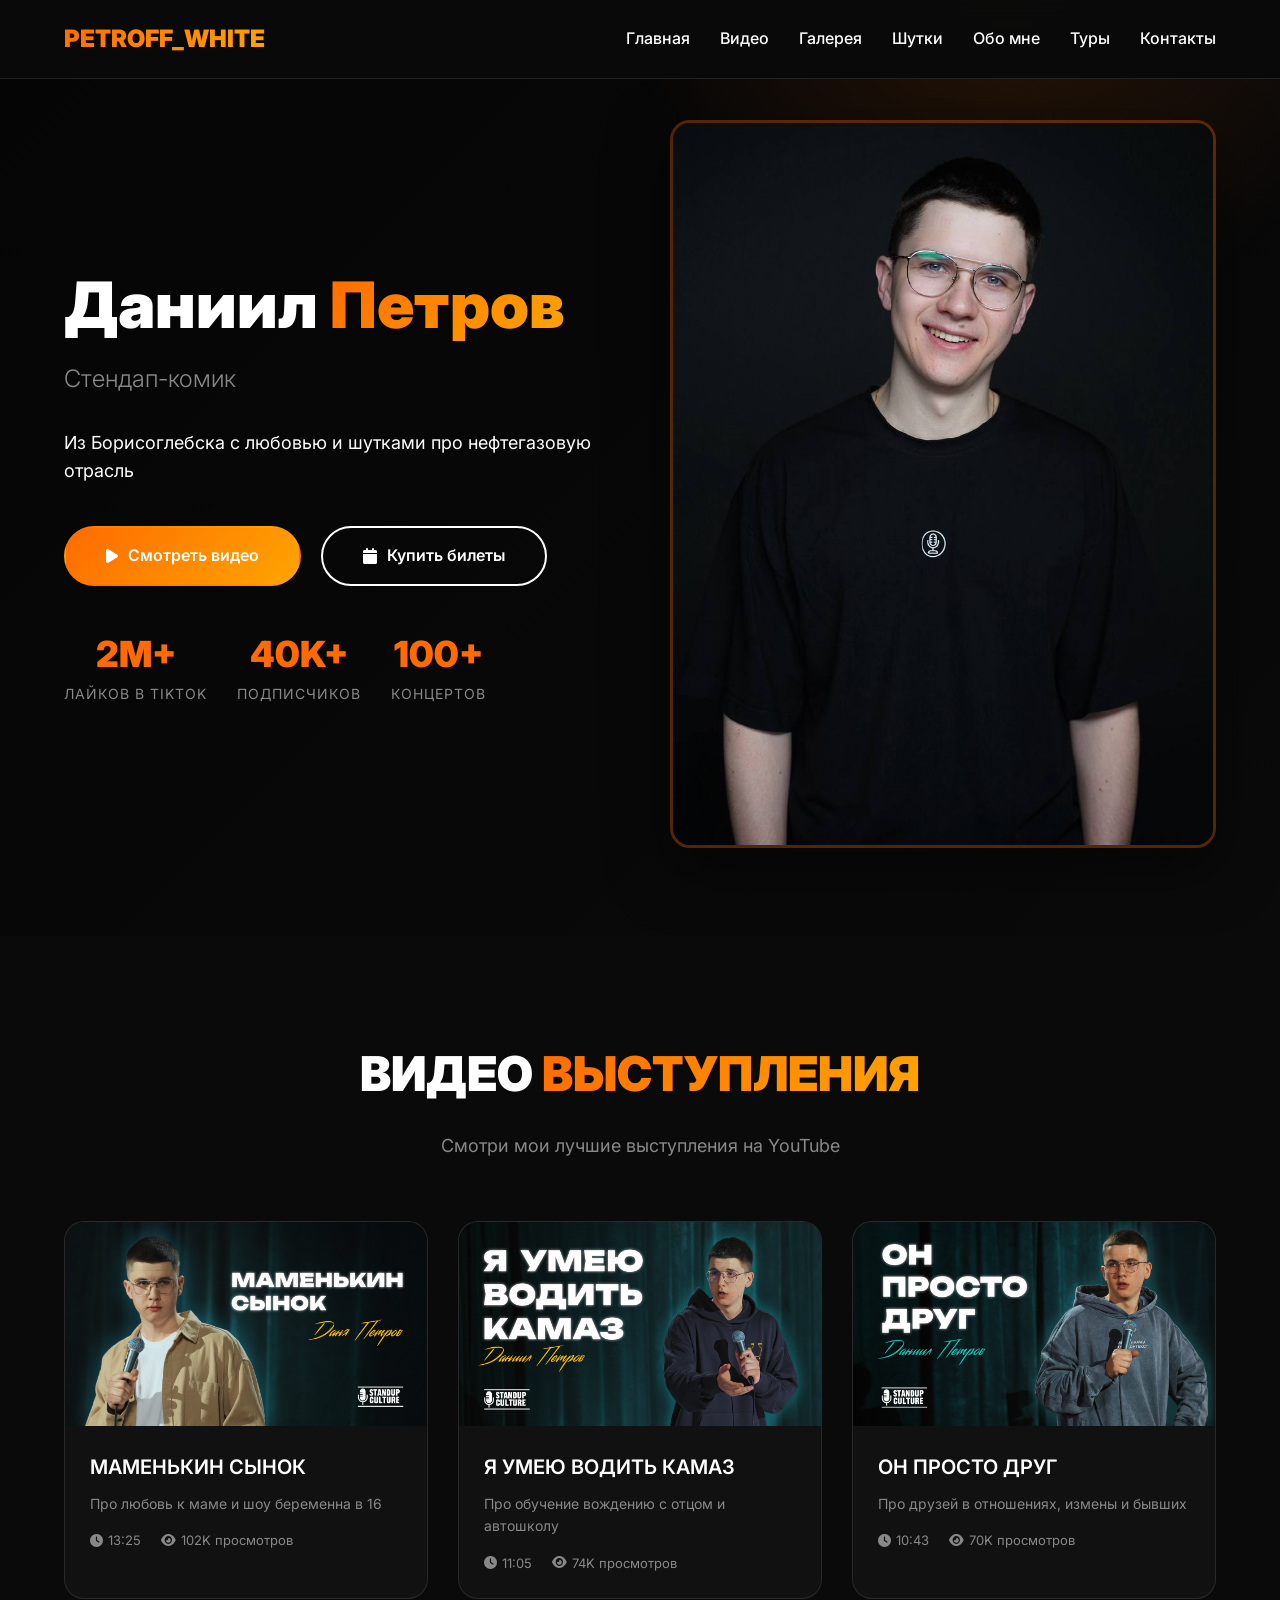
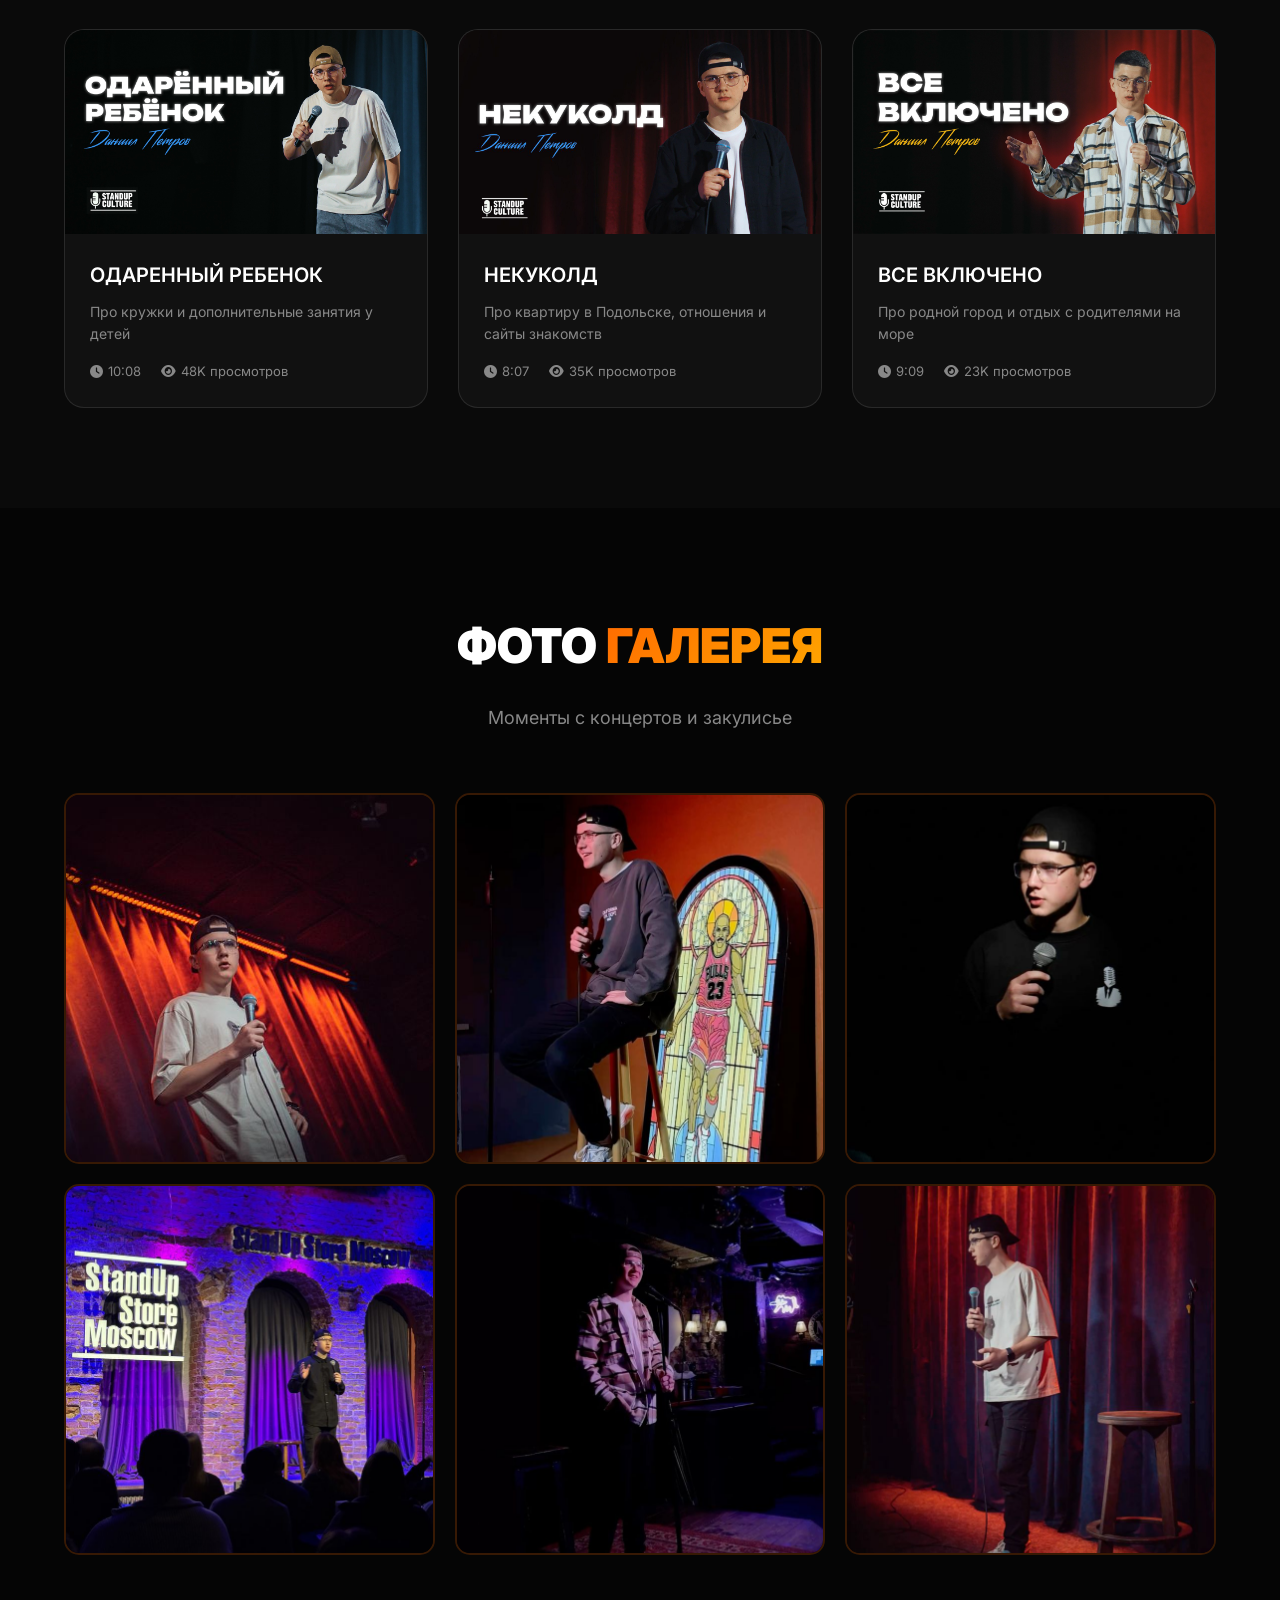
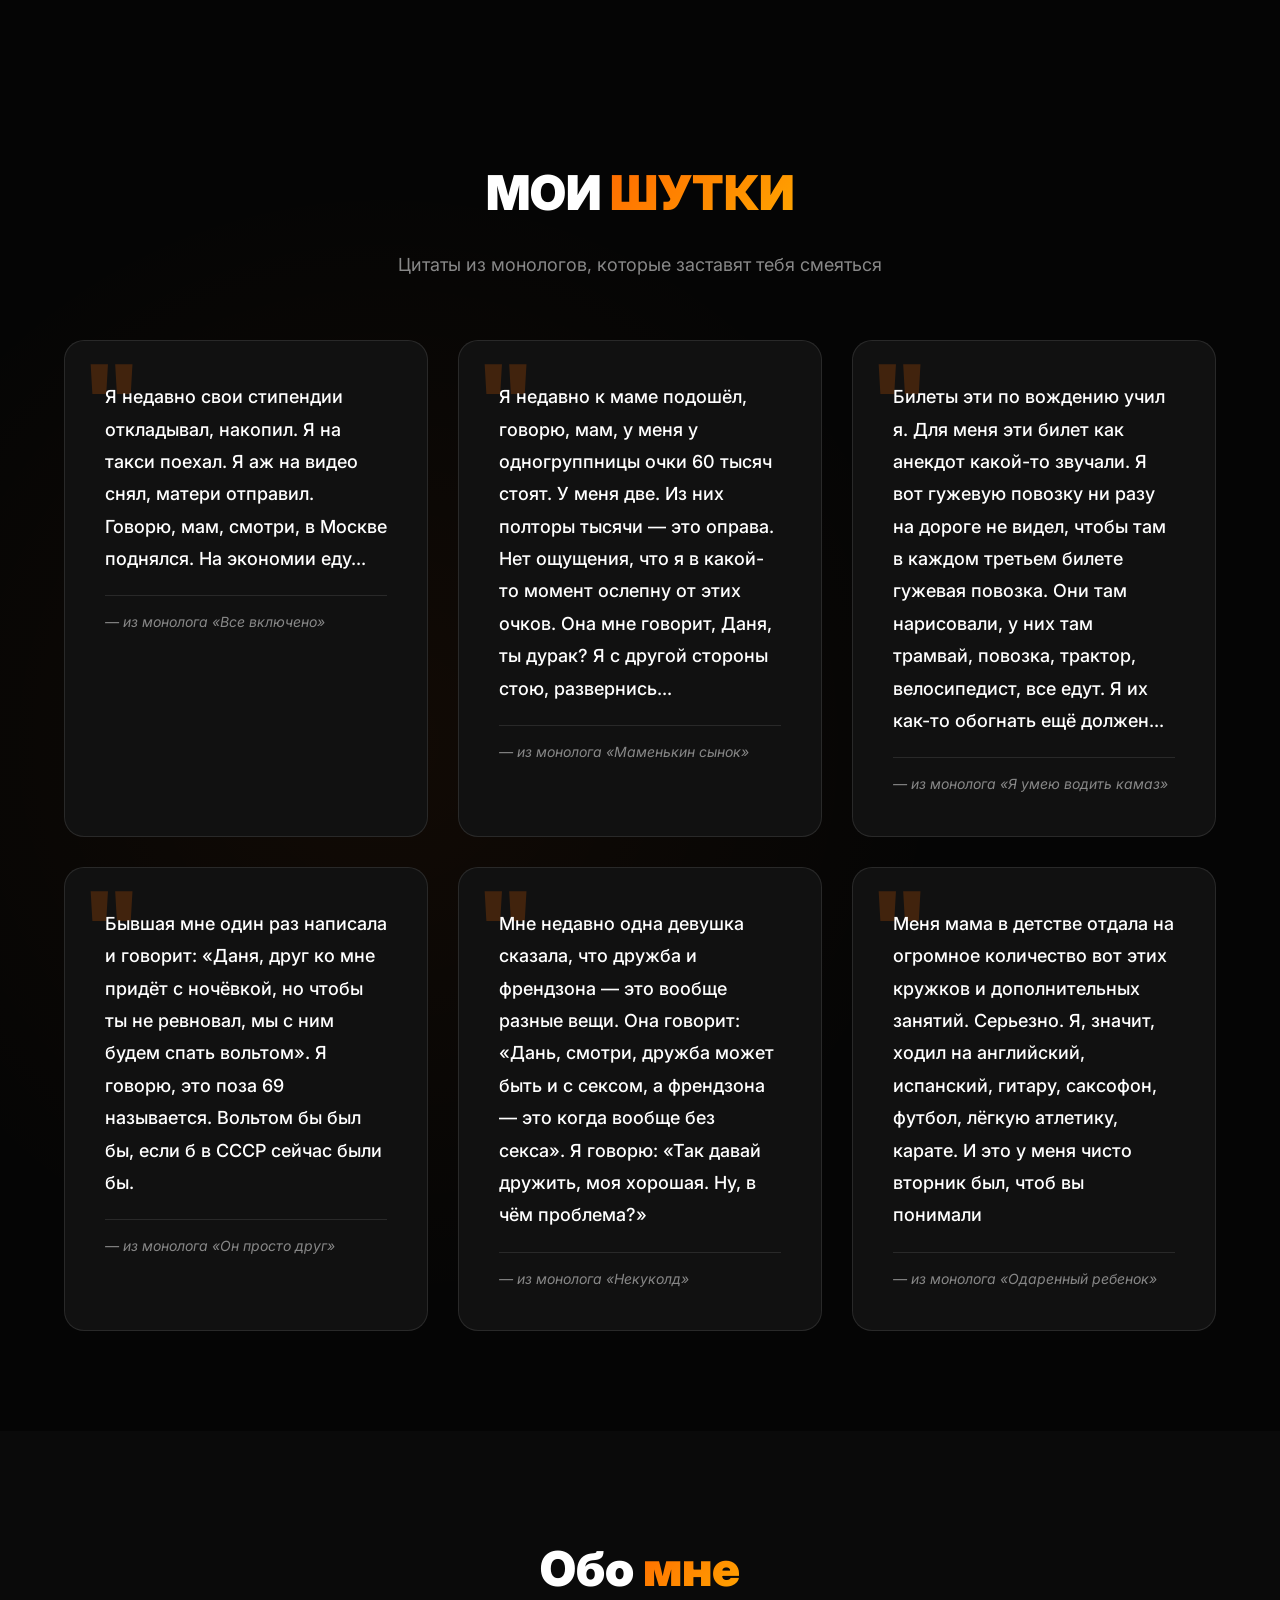
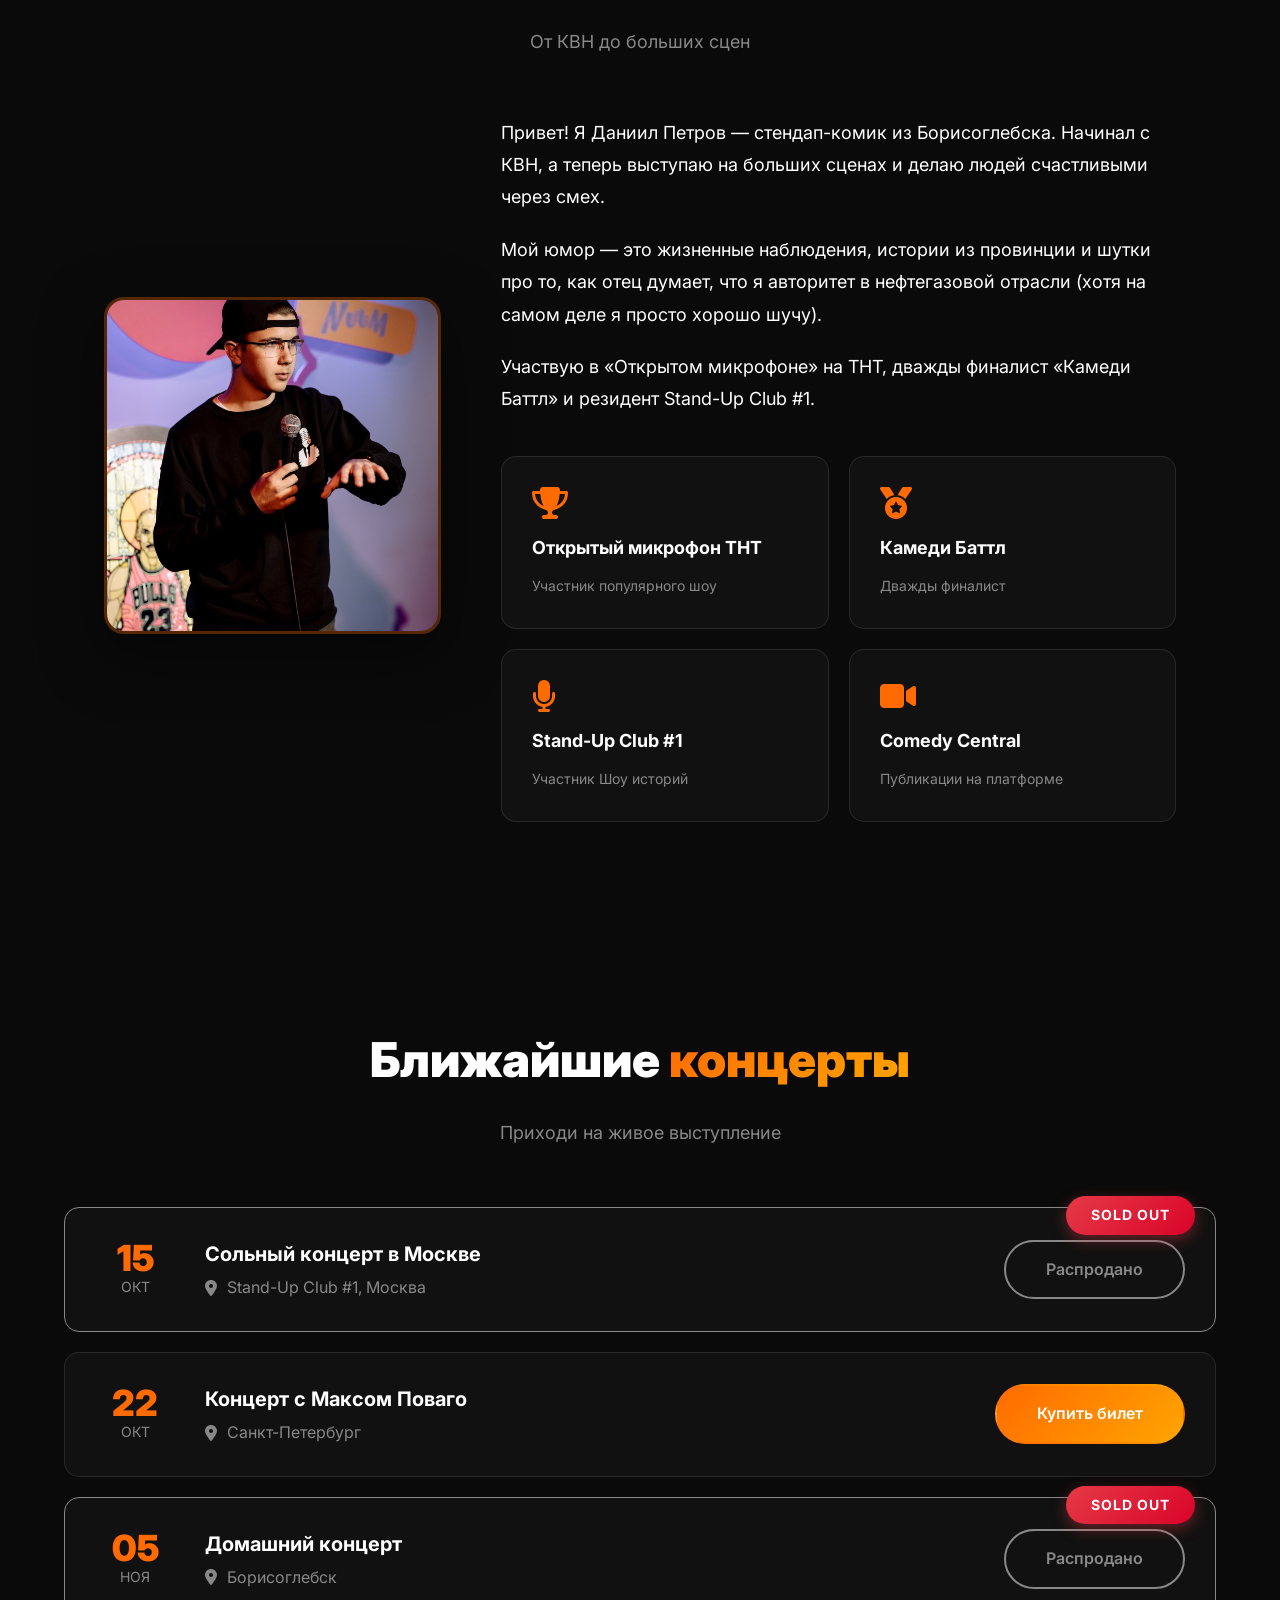
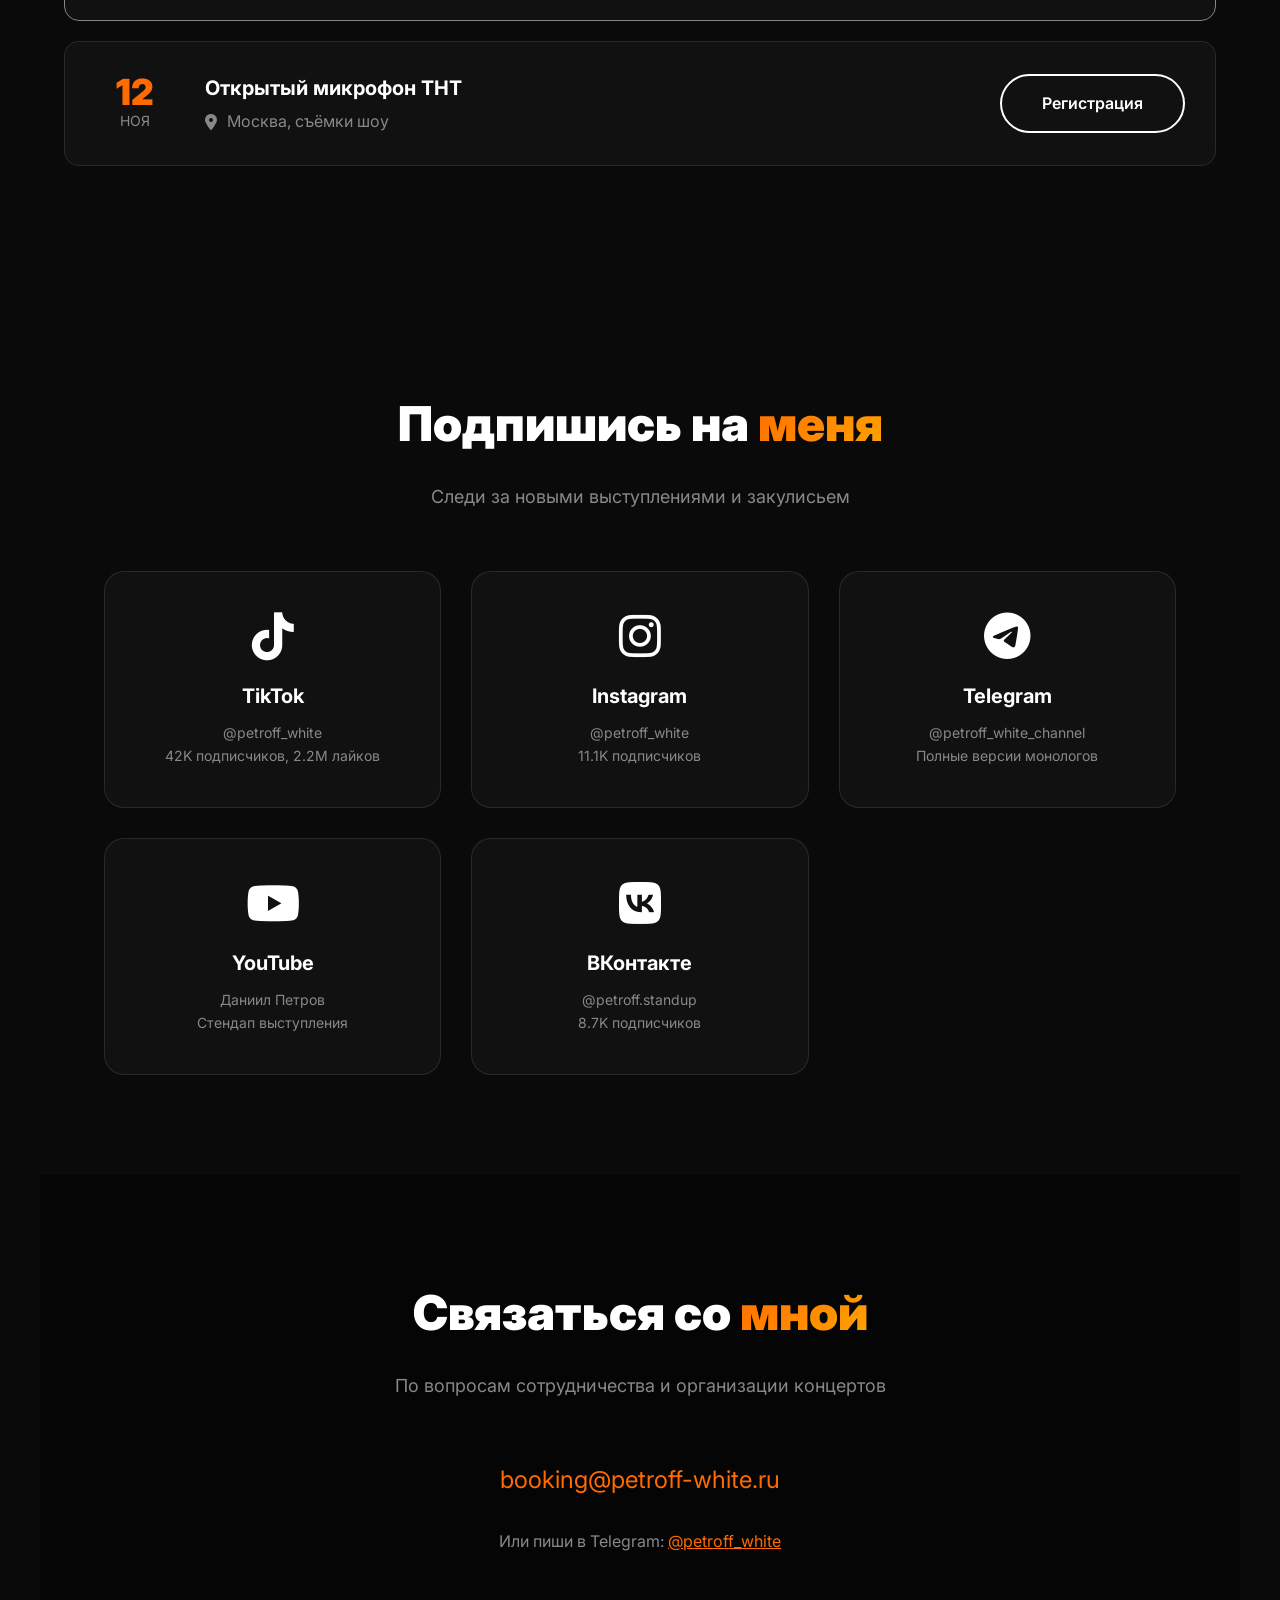
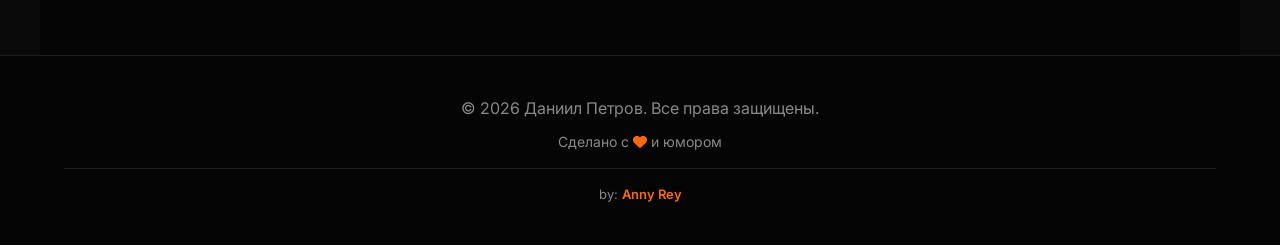
==== index.html @ cf8b9d18 "Add files via upload" ====
<!DOCTYPE html>
<html lang="ru">
<head>
    <meta charset="UTF-8">
    <meta name="viewport" content="width=device-width, initial-scale=1.0">
    <title>Даниил Петров | Стендап-комик</title>
    <meta name="description" content="Официальный сайт стендап-комика Даниила Петрова. Участник Открытого микрофона ТНТ, финалист Камеди Баттл">
    
    <!-- Fonts -->
    <link rel="preconnect" href="https://fonts.googleapis.com">
    <link rel="preconnect" href="https://fonts.gstatic.com" crossorigin>
    <link href="https://fonts.googleapis.com/css2?family=Inter:wght@300;400;600;700;900&display=swap" rel="stylesheet">
    
    <!-- Icons -->
    <link rel="stylesheet" href="https://cdnjs.cloudflare.com/ajax/libs/font-awesome/6.4.0/css/all.min.css">
    
    <style>
        * {
    margin: 0;
    padding: 0;
    box-sizing: border-box;
}

:root {
    --primary: #FF6B00;
    --secondary: #FFA500;
    --dark: #0a0a0a;
    --darker: #050505;
    --light: #ffffff;
    --gray: #888888;
    --card-bg: #111111;
}

html {
    scroll-behavior: smooth;
}

body {
    font-family: 'Inter', sans-serif;
    background-color: var(--dark);
    color: var(--light);
    line-height: 1.6;
    overflow-x: hidden;
}

/* Navigation */
nav {
    position: fixed;
    top: 0;
    width: 100%;
    padding: 20px 5%;
    background: rgba(10, 10, 10, 0.95);
    backdrop-filter: blur(10px);
    z-index: 1000;
    display: flex;
    justify-content: space-between;
    align-items: center;
    border-bottom: 1px solid rgba(255, 255, 255, 0.1);
}

.logo {
    font-size: 24px;
    font-weight: 900;
    background: linear-gradient(135deg, var(--primary), var(--secondary));
    -webkit-background-clip: text;
    -webkit-text-fill-color: transparent;
    background-clip: text;
}

.nav-links {
    display: flex;
    gap: 30px;
    list-style: none;
}

.nav-links a {
    color: var(--light);
    text-decoration: none;
    font-weight: 500;
    transition: color 0.3s;
    position: relative;
}

.nav-links a:hover {
    color: var(--primary);
}

.nav-links a::after {
    content: '';
    position: absolute;
    bottom: -5px;
    left: 0;
    width: 0;
    height: 2px;
    background: var(--primary);
    transition: width 0.3s;
}

.nav-links a:hover::after {
    width: 100%;
}

.mobile-menu {
    display: none;
    font-size: 24px;
    cursor: pointer;
}

/* Hero Section */
.hero {
    min-height: 100vh;
    display: flex;
    align-items: center;
    justify-content: center;
    padding: 120px 5% 80px;
    background: linear-gradient(135deg, var(--darker) 0%, var(--dark) 100%);
    position: relative;
    overflow: hidden;
}

.hero::before {
    content: '';
    position: absolute;
    top: -50%;
    right: -10%;
    width: 800px;
    height: 800px;
    background: radial-gradient(circle, rgba(255, 107, 0, 0.15) 0%, transparent 70%);
    animation: pulse 4s ease-in-out infinite;
}

@keyframes pulse {
    0%, 100% { transform: scale(1); opacity: 0.5; }
    50% { transform: scale(1.1); opacity: 0.8; }
}

.hero-content {
    max-width: 1200px;
    display: grid;
    grid-template-columns: 1fr 1fr;
    gap: 60px;
    align-items: center;
    position: relative;
    z-index: 1;
}

.hero-text h1 {
    font-size: 64px;
    font-weight: 900;
    line-height: 1.1;
    margin-bottom: 20px;
}

.hero-text h1 span {
    background: linear-gradient(135deg, var(--primary), var(--secondary));
    -webkit-background-clip: text;
    -webkit-text-fill-color: transparent;
    background-clip: text;
}

.hero-text .subtitle {
    font-size: 24px;
    color: var(--gray);
    margin-bottom: 30px;
    font-weight: 300;
}

.hero-text .tagline {
    font-size: 18px;
    margin-bottom: 40px;
    color: var(--light);
}

.cta-buttons {
    display: flex;
    gap: 20px;
    flex-wrap: wrap;
}

.btn {
    padding: 15px 40px;
    border-radius: 50px;
    text-decoration: none;
    font-weight: 600;
    transition: all 0.3s;
    display: inline-flex;
    align-items: center;
    gap: 10px;
}

.btn-primary {
    background: linear-gradient(135deg, var(--primary), var(--secondary));
    color: var(--light);
    border: 2px solid transparent;
}

.btn-primary:hover {
    transform: translateY(-3px);
    box-shadow: 0 10px 30px rgba(255, 107, 0, 0.4);
}

.btn-secondary {
    background: transparent;
    color: var(--light);
    border: 2px solid var(--light);
}

.btn-secondary:hover {
    background: var(--light);
    color: var(--dark);
}

.hero-image {
    position: relative;
}

.hero-image img {
    width: 100%;
    aspect-ratio: 3/4;
    object-fit: cover;
    border-radius: 20px;
    border: 3px solid rgba(255, 107, 0, 0.3);
    position: relative;
    overflow: hidden;
    box-shadow: 0 20px 60px rgba(0, 0, 0, 0.5);
}

.social-proof {
    display: flex;
    gap: 30px;
    margin-top: 40px;
}

.stat {
    text-align: center;
}

.stat-number {
    font-size: 36px;
    font-weight: 900;
    color: var(--primary);
}

.stat-label {
    font-size: 14px;
    color: var(--gray);
    text-transform: uppercase;
    letter-spacing: 1px;
}

/* Video Section */
.videos {
    padding: 100px 5%;
    background: var(--dark);
}

.videos-grid {
    display: grid;
    grid-template-columns: repeat(auto-fit, minmax(350px, 1fr));
    gap: 30px;
    margin-top: 60px;
}

.video-card {
    background: var(--card-bg);
    border-radius: 20px;
    overflow: hidden;
    border: 1px solid rgba(255, 255, 255, 0.1);
    transition: all 0.3s;
    cursor: pointer;
    text-decoration: none;
    color: var(--light);
    display: block;
}

.video-card:hover {
    transform: translateY(-10px);
    box-shadow: 0 20px 40px rgba(255, 107, 0, 0.2);
    border-color: var(--primary);
}

.video-thumbnail {
    width: 100%;
    aspect-ratio: 16/9;
    background: linear-gradient(135deg, #1a1a1a, #2a2a2a);
    position: relative;
    overflow: hidden;
}

.video-thumbnail img {
    width: 100%;
    height: 100%;
    object-fit: cover;
    transition: transform 0.3s;
}

.video-card:hover .video-thumbnail img {
    transform: scale(1.05);
}

.play-overlay {
    position: absolute;
    top: 0;
    left: 0;
    right: 0;
    bottom: 0;
    background: rgba(0, 0, 0, 0.5);
    display: flex;
    align-items: center;
    justify-content: center;
    opacity: 0;
    transition: opacity 0.3s;
}

.video-card:hover .play-overlay {
    opacity: 1;
}

.play-button {
    width: 90px;
    height: 90px;
    background: rgba(255, 107, 0, 0.95);
    border-radius: 50%;
    display: flex;
    align-items: center;
    justify-content: center;
    font-size: 36px;
    color: var(--light);
    transition: transform 0.3s;
    box-shadow: 0 10px 30px rgba(0, 0, 0, 0.5);
}

.video-card:hover .play-button {
    transform: scale(1.1);
}

.video-info {
    padding: 25px;
}

.video-info h3 {
    font-size: 20px;
    margin-bottom: 10px;
    font-weight: 600;
}

.video-info p {
    color: var(--gray);
    font-size: 14px;
    margin-bottom: 15px;
}

.video-meta {
    display: flex;
    gap: 20px;
    font-size: 13px;
    color: var(--gray);
}

.video-meta span {
    display: flex;
    align-items: center;
    gap: 5px;
}

/* Gallery Section */
.gallery {
    padding: 100px 5%;
    background: var(--darker);
}

.gallery-grid {
    display: grid;
    grid-template-columns: repeat(auto-fit, minmax(300px, 1fr));
    gap: 20px;
    margin-top: 60px;
}

.gallery-item {
    position: relative;
    border-radius: 15px;
    overflow: hidden;
    aspect-ratio: 1;
    cursor: pointer;
    border: 2px solid rgba(255, 107, 0, 0.2);
    transition: all 0.3s;
}

.gallery-item:hover {
    transform: translateY(-5px);
    border-color: var(--primary);
    box-shadow: 0 15px 40px rgba(255, 107, 0, 0.3);
}

.gallery-item img {
    width: 100%;
    height: 100%;
    object-fit: cover;
    transition: transform 0.3s;
}

.gallery-item:hover img {
    transform: scale(1.1);
}

.gallery-overlay {
    position: absolute;
    top: 0;
    left: 0;
    right: 0;
    bottom: 0;
    background: rgba(255, 107, 0, 0.8);
    display: flex;
    align-items: center;
    justify-content: center;
    opacity: 0;
    transition: opacity 0.3s;
}

.gallery-item:hover .gallery-overlay {
    opacity: 1;
}

.gallery-overlay i {
    font-size: 48px;
    color: var(--light);
}

/* Lightbox */
.lightbox {
    position: fixed;
    top: 0;
    left: 0;
    right: 0;
    bottom: 0;
    background: rgba(0, 0, 0, 0.95);
    z-index: 2000;
    display: none;
    align-items: center;
    justify-content: center;
    padding: 20px;
}

.lightbox.active {
    display: flex;
}

.lightbox img {
    max-width: 90%;
    max-height: 90%;
    object-fit: contain;
    border-radius: 10px;
    border: 3px solid var(--primary);
}

.lightbox-close {
    position: absolute;
    top: 30px;
    right: 40px;
    font-size: 48px;
    color: var(--light);
    cursor: pointer;
    transition: color 0.3s;
    z-index: 2001;
}

.lightbox-close:hover {
    color: var(--primary);
}

.lightbox-prev,
.lightbox-next {
    position: absolute;
    top: 50%;
    transform: translateY(-50%);
    font-size: 48px;
    color: var(--light);
    cursor: pointer;
    padding: 20px;
    transition: color 0.3s;
    z-index: 2001;
    user-select: none;
}

.lightbox-prev:hover,
.lightbox-next:hover {
    color: var(--primary);
}

.lightbox-prev {
    left: 20px;
}

.lightbox-next {
    right: 20px;
}

/* Quotes Section */
.quotes {
    padding: 100px 5%;
    background: var(--darker);
    position: relative;
}

.quotes::before {
    content: '';
    position: absolute;
    top: 0;
    left: 0;
    right: 0;
    bottom: 0;
    background: radial-gradient(circle at 30% 50%, rgba(255, 107, 0, 0.05) 0%, transparent 50%);
}

.quotes-container {
    max-width: 1200px;
    margin: 0 auto;
    position: relative;
    z-index: 1;
}

.quotes-grid {
    display: grid;
    grid-template-columns: repeat(auto-fit, minmax(350px, 1fr));
    gap: 30px;
    margin-top: 60px;
}

.quote-card {
    background: var(--card-bg);
    padding: 40px;
    border-radius: 20px;
    border: 1px solid rgba(255, 255, 255, 0.1);
    position: relative;
    transition: all 0.3s;
}

.quote-card:hover {
    transform: translateY(-10px);
    border-color: var(--primary);
    box-shadow: 0 20px 40px rgba(255, 107, 0, 0.2);
}

.quote-card::before {
    content: '"';
    position: absolute;
    top: 10px;
    left: 20px;
    font-size: 100px;
    font-weight: 900;
    color: var(--primary);
    opacity: 0.2;
    line-height: 1;
}

.quote-text {
    font-size: 18px;
    font-weight: 500;
    margin-bottom: 20px;
    position: relative;
    z-index: 1;
    line-height: 1.8;
}

.quote-source {
    font-size: 14px;
    color: var(--gray);
    font-style: italic;
    padding-top: 15px;
    border-top: 1px solid rgba(255, 255, 255, 0.1);
}

/* About Section */
.section {
    padding: 100px 5%;
    max-width: 1200px;
    margin: 0 auto;
}

.section-title {
    font-size: 48px;
    font-weight: 900;
    margin-bottom: 20px;
    text-align: center;
}

.section-title span {
    background: linear-gradient(135deg, var(--primary), var(--secondary));
    -webkit-background-clip: text;
    -webkit-text-fill-color: transparent;
    background-clip: text;
}

.section-subtitle {
    text-align: center;
    color: var(--gray);
    margin-bottom: 60px;
    font-size: 18px;
}

.about-content {
    display: grid;
    grid-template-columns: 1fr 2fr;
    gap: 60px;
    align-items: center;
}

.about-image img {
    width: 100%;
    aspect-ratio: 1;
    object-fit: cover;
    border-radius: 20px;
    border: 3px solid rgba(255, 107, 0, 0.3);
    box-shadow: 0 20px 60px rgba(0, 0, 0, 0.5);
}

.about-text p {
    margin-bottom: 20px;
    font-size: 18px;
    line-height: 1.8;
}

.achievements {
    display: grid;
    grid-template-columns: repeat(2, 1fr);
    gap: 20px;
    margin-top: 40px;
}

.achievement-card {
    background: var(--card-bg);
    padding: 30px;
    border-radius: 15px;
    border: 1px solid rgba(255, 255, 255, 0.1);
    transition: all 0.3s;
}

.achievement-card:hover {
    transform: translateY(-5px);
    border-color: var(--primary);
    box-shadow: 0 10px 30px rgba(255, 107, 0, 0.2);
}

.achievement-card i {
    font-size: 32px;
    color: var(--primary);
    margin-bottom: 15px;
}

.achievement-card h3 {
    font-size: 18px;
    margin-bottom: 10px;
}

.achievement-card p {
    color: var(--gray);
    font-size: 14px;
    margin: 0;
}

/* Tour Section */
.tour {
    padding: 100px 5%;
    background: var(--dark);
}

.tour-list {
    max-width: 1200px;
    margin: 0 auto;
}

.tour-item {
    background: var(--card-bg);
    padding: 30px;
    border-radius: 15px;
    display: flex;
    justify-content: space-between;
    align-items: center;
    margin-bottom: 20px;
    border: 1px solid rgba(255, 255, 255, 0.1);
    transition: all 0.3s;
    position: relative;
}

.tour-item:hover {
    border-color: var(--primary);
    transform: translateX(10px);
}

.tour-item.sold-out {
    opacity: 0.85;
    border-color: var(--gray);
}

.tour-item.sold-out:hover {
    transform: translateX(10px);
    border-color: var(--gray);
}

/* SOLD OUT BADGE - ИСПРАВЛЕННАЯ ВЕРСИЯ */
.sold-out-badge {
    position: absolute;
    top: -12px;
    right: 20px;
    background: linear-gradient(135deg, #E63946, #D90429);
    color: var(--light);
    padding: 8px 25px;
    border-radius: 50px;
    font-weight: 700;
    font-size: 14px;
    text-transform: uppercase;
    letter-spacing: 1px;
    box-shadow: 0 5px 15px rgba(230, 57, 70, 0.4);
    animation: pulse-badge 2s infinite;
    z-index: 10;
    white-space: nowrap;
}

@keyframes pulse-badge {
    0%, 100% { transform: scale(1); }
    50% { transform: scale(1.05); }
}

.tour-date {
    text-align: center;
    min-width: 80px;
}

.tour-date .day {
    font-size: 36px;
    font-weight: 900;
    color: var(--primary);
    line-height: 1;
}

.tour-date .month {
    font-size: 14px;
    color: var(--gray);
    text-transform: uppercase;
}

.tour-info {
    flex: 1;
    padding: 0 30px;
}

.tour-info h3 {
    font-size: 20px;
    margin-bottom: 5px;
}

.tour-info p {
    color: var(--gray);
}

.tour-location {
    color: var(--gray);
    display: flex;
    align-items: center;
    gap: 10px;
}

/* Social Section */
.social-grid {
    display: grid;
    grid-template-columns: repeat(auto-fit, minmax(250px, 1fr));
    gap: 30px;
    margin-top: 40px;
}

.social-card {
    background: var(--card-bg);
    padding: 40px;
    border-radius: 20px;
    text-align: center;
    border: 1px solid rgba(255, 255, 255, 0.1);
    transition: all 0.3s;
    text-decoration: none;
    color: var(--light);
}

.social-card:hover {
    transform: translateY(-10px);
    border-color: var(--primary);
}

.social-card i {
    font-size: 48px;
    margin-bottom: 20px;
}

.social-card.tiktok:hover { color: #000; background: #fff; }
.social-card.instagram:hover { background: linear-gradient(45deg, #f09433, #e6683c, #dc2743, #cc2366, #bc1888); }
.social-card.telegram:hover { background: #0088cc; }
.social-card.youtube:hover { background: #ff0000; }
.social-card.vk:hover { background: #4a76a8; }

.social-card h3 {
    font-size: 20px;
    margin-bottom: 10px;
}

.social-card p {
    color: var(--gray);
    font-size: 14px;
}

/* Contact Section */
.contact {
    background: var(--darker);
    text-align: center;
}

.contact-content {
    max-width: 600px;
    margin: 0 auto;
}

.contact-email {
    font-size: 24px;
    color: var(--primary);
    margin: 30px 0;
    display: block;
    text-decoration: none;
}

.contact-email:hover {
    text-decoration: underline;
}

/* Footer */
footer {
    background: var(--darker);
    padding: 40px 5%;
    text-align: center;
    border-top: 1px solid rgba(255, 255, 255, 0.1);
}

footer p {
    color: var(--gray);
}

/* ============================== */
/* RESPONSIVE - ИСПРАВЛЕННАЯ ВЕРСИЯ */
/* ============================== */

@media (max-width: 968px) {
    .hero-content {
        grid-template-columns: 1fr;
        text-align: center;
    }

    .hero-text h1 {
        font-size: 42px;
    }

    .hero-image {
        order: -1;
        max-width: 400px;
        margin: 0 auto;
    }

    .social-proof {
        justify-content: center;
    }

    .about-content {
        grid-template-columns: 1fr;
    }

    .nav-links {
        display: none;
    }

    .mobile-menu {
        display: block;
    }

    .section-title {
        font-size: 36px;
    }

    .quotes-grid,
    .videos-grid,
    .gallery-grid {
        grid-template-columns: 1fr;
    }

    /* ИСПРАВЛЕНИЕ ДЛЯ МОБИЛЬНЫХ - SOLD OUT */
    .tour-item {
        flex-direction: column;
        text-align: center;
        gap: 20px;
        padding: 50px 30px 30px 30px; /* Увеличенный padding сверху для бейджа */
    }

    .tour-info {
        padding: 0;
    }

    /* Бейдж теперь по центру сверху, не перекрывает дату */
    .sold-out-badge {
        top: 10px;
        right: 50%;
        transform: translateX(50%);
        font-size: 12px;
        padding: 6px 18px;
    }

    .tour-item.sold-out:hover {
        transform: translateX(0) translateY(-5px);
    }
}

@media (max-width: 600px) {
    .hero-text h1 {
        font-size: 32px;
    }

    .cta-buttons {
        justify-content: center;
    }

    .tour-item {
        padding: 45px 20px 25px 20px;
    }

    .sold-out-badge {
        font-size: 11px;
        padding: 5px 15px;
        top: 8px;
    }

    .lightbox-prev,
    .lightbox-next {
        font-size: 32px;
        padding: 10px;
    }

    .lightbox-close {
        font-size: 36px;
        top: 20px;
        right: 20px;
    }

    .quote-card {
        padding: 30px 25px;
    }

    .quote-card::before {
        font-size: 70px;
    }
}

/* Animations */
.fade-in {
    opacity: 0;
    transform: translateY(30px);
    transition: all 0.8s;
}

.fade-in.visible {
    opacity: 1;
    transform: translateY(0);
}

/* Класс для открытого мобильного меню (добавляет JS) */
.nav-links.active {
    display: flex !important;
    position: absolute;
    top: 100%;
    left: 0;
    right: 0;
    flex-direction: column;
    background: rgba(10, 10, 10, 0.98);
    padding: 20px;
    border-bottom: 1px solid rgba(255, 255, 255, 0.1);
    gap: 15px;
    z-index: 999;
}


    </style>
</head>
<body>

    <!-- Navigation -->
    <nav>
        <div class="logo">PETROFF_WHITE</div>
        <ul class="nav-links">
            <li><a href="#home">Главная</a></li>
            <li><a href="#videos">Видео</a></li>
            <li><a href="#gallery">Галерея</a></li>
            <li><a href="#quotes">Шутки</a></li>
            <li><a href="#about">Обо мне</a></li>
            <li><a href="#tour">Туры</a></li>
            <li><a href="#contact">Контакты</a></li>
        </ul>
        <div class="mobile-menu">
            <i class="fas fa-bars"></i>
        </div>
    </nav>

    <!-- Hero Section -->
    <section class="hero" id="home">
        <div class="hero-content">
            <div class="hero-text">
                <h1>Даниил <span>Петров</span></h1>
                <p class="subtitle">Стендап-комик</p>
                <p class="tagline">Из Борисоглебска с любовью и шутками про нефтегазовую отрасль</p>
                
                <div class="cta-buttons">
                    <a href="#videos" class="btn btn-primary">
                        <i class="fas fa-play"></i>
                        Смотреть видео
                    </a>
                    <a href="#tour" class="btn btn-secondary">
                        <i class="fas fa-calendar"></i>
                        Купить билеты
                    </a>
                </div>

                <div class="social-proof">
                    <div class="stat">
                        <div class="stat-number">2M+</div>
                        <div class="stat-label">Лайков в TikTok</div>
                    </div>
                    <div class="stat">
                        <div class="stat-number">40K+</div>
                        <div class="stat-label">Подписчиков</div>
                    </div>
                    <div class="stat">
                        <div class="stat-number">100+</div>
                        <div class="stat-label">Концертов</div>
                    </div>
                </div>
            </div>
            
            <div class="hero-image">
                <img src="images/1.jpeg" alt="Даниил Петров на сцене">
            </div>
        </div>
    </section>

    <!-- Video Section -->
    <section class="videos" id="videos">
        <div class="section-title">ВИДЕО <span>ВЫСТУПЛЕНИЯ</span></div>
        <p class="section-subtitle">Смотри мои лучшие выступления на YouTube</p>
        
        <div class="videos-grid">
            <a href="https://youtu.be/7UFkZFje8OA?si=y_S9hm2MVCjx0N9D" target="_blank" class="video-card">
                <div class="video-thumbnail">
                    <img src="images/3.jpg" alt="Превью видео">
                    <div class="play-overlay">
                        <div class="play-button">
                            <i class="fas fa-play"></i>
                        </div>
                    </div>
                </div>
                <div class="video-info">
                    <h3>МАМЕНЬКИН СЫНОК</h3>
                    <p>Про любовь к маме и шоу беременна в 16</p>
                    <div class="video-meta">
                        <span><i class="fas fa-clock"></i> 13:25</span>
                        <span><i class="fas fa-eye"></i> 102K просмотров</span>
                    </div>
                </div>
            </a>

            <a href="https://youtu.be/hdS575dKk0Y?si=dYN_Y-nQGGF6DxNW" target="_blank" class="video-card">
                <div class="video-thumbnail">
                    <img src="images/4.jpg" alt="Превью видео">
                    <div class="play-overlay">
                        <div class="play-button">
                            <i class="fas fa-play"></i>
                        </div>
                    </div>
                </div>
                <div class="video-info">
                    <h3>Я УМЕЮ ВОДИТЬ КАМАЗ</h3>
                    <p>Про обучение вождению с отцом и автошколу</p>
                    <div class="video-meta">
                        <span><i class="fas fa-clock"></i> 11:05</span>
                        <span><i class="fas fa-eye"></i> 74K просмотров</span>
                    </div>
                </div>
            </a>

            <a href="https://youtu.be/yxvNClDMJ9M?si=zpqxpiUKFYJIHh18" target="_blank" class="video-card">
                <div class="video-thumbnail">
                    <img src="images/5.jpg" alt="Превью видео">
                    <div class="play-overlay">
                        <div class="play-button">
                            <i class="fas fa-play"></i>
                        </div>
                    </div>
                </div>
                <div class="video-info">
                    <h3>ОН ПРОСТО ДРУГ</h3>
                    <p>Про друзей в отношениях, измены и бывших</p>
                    <div class="video-meta">
                        <span><i class="fas fa-clock"></i> 10:43</span>
                        <span><i class="fas fa-eye"></i> 70K просмотров</span>
                    </div>
                </div>
            </a>

            <a href="https://youtu.be/QvDA_pSZ61A?si=R2ZATujgpjsbdSms" target="_blank" class="video-card">
                <div class="video-thumbnail">
                    <img src="images/6.jpg" alt="Превью видео">
                    <div class="play-overlay">
                        <div class="play-button">
                            <i class="fas fa-play"></i>
                        </div>
                    </div>
                </div>
                <div class="video-info">
                    <h3>ОДАРЕННЫЙ РЕБЕНОК</h3>
                    <p>Про кружки и дополнительные занятия у детей</p>
                    <div class="video-meta">
                        <span><i class="fas fa-clock"></i> 10:08</span>
                        <span><i class="fas fa-eye"></i> 48K просмотров</span>
                    </div>
                </div>
            </a>

            <a href="https://youtu.be/SdX0Frz5wsU?si=npO4BmW7mYvTCSP4" target="_blank" class="video-card">
                <div class="video-thumbnail">
                    <img src="images/7.jpg" alt="Превью видео">
                    <div class="play-overlay">
                        <div class="play-button">
                            <i class="fas fa-play"></i>
                        </div>
                    </div>
                </div>
                <div class="video-info">
                    <h3>НЕКУКОЛД</h3>
                    <p>Про квартиру в Подольске, отношения и сайты знакомств</p>
                    <div class="video-meta">
                        <span><i class="fas fa-clock"></i> 8:07</span>
                        <span><i class="fas fa-eye"></i> 35K просмотров</span>
                    </div>
                </div>
            </a>

            <a href="https://youtu.be/LdSNxJ1Pim4?si=fKc6tmI5-zEdMYcE" target="_blank" class="video-card">
                <div class="video-thumbnail">
                    <img src="images/8.jpg" alt="Превью видео">
                    <div class="play-overlay">
                        <div class="play-button">
                            <i class="fas fa-play"></i>
                        </div>
                    </div>
                </div>
                <div class="video-info">
                    <h3>ВСЕ ВКЛЮЧЕНО</h3>
                    <p>Про родной город и отдых с родителями на море</p>
                    <div class="video-meta">
                        <span><i class="fas fa-clock"></i> 9:09</span>
                        <span><i class="fas fa-eye"></i> 23K просмотров</span>
                    </div>
                </div>
            </a>
        </div>
    </section>

    <!-- Gallery Section -->
    <section class="gallery" id="gallery">
        <div class="section-title">ФОТО <span>ГАЛЕРЕЯ</span></div>
        <p class="section-subtitle">Моменты с концертов и закулисье</p>
        
        <div class="gallery-grid">
            <div class="gallery-item" onclick="openLightbox(0)">
                <img src="images/11.jpg" alt="Фото с выступления 1">
                <div class="gallery-overlay">
                    <i class="fas fa-search-plus"></i>
                </div>
            </div>

            <div class="gallery-item" onclick="openLightbox(1)">
                <img src="images/12.jpg" alt="Фото с выступления 2">
                <div class="gallery-overlay">
                    <i class="fas fa-search-plus"></i>
                </div>
            </div>

            <div class="gallery-item" onclick="openLightbox(2)">
                <img src="images/13.jpg" alt="Фото с выступления 3">
                <div class="gallery-overlay">
                    <i class="fas fa-search-plus"></i>
                </div>
            </div>

            <div class="gallery-item" onclick="openLightbox(3)">
                <img src="images/14.jpg" alt="Фото с выступления 4">
                <div class="gallery-overlay">
                    <i class="fas fa-search-plus"></i>
                </div>
            </div>

            <div class="gallery-item" onclick="openLightbox(4)">
                <img src="images/15.jpg" alt="Фото с выступления 5">
                <div class="gallery-overlay">
                    <i class="fas fa-search-plus"></i>
                </div>
            </div>

            <div class="gallery-item" onclick="openLightbox(5)">
                <img src="images/16.jpg" alt="Фото с выступления 6">
                <div class="gallery-overlay">
                    <i class="fas fa-search-plus"></i>
                </div>
            </div>
        </div>
    </section>

    <!-- Lightbox -->
    <div class="lightbox" id="lightbox">
        <span class="lightbox-close" onclick="closeLightbox()">&times;</span>
        <span class="lightbox-prev" onclick="changeImage(-1)">&#10094;</span>
        <span class="lightbox-next" onclick="changeImage(1)">&#10095;</span>
        <img src="" alt="Увеличенное фото" id="lightbox-img">
    </div>

    <!-- Quotes Section -->
    <section class="quotes" id="quotes">
        <div class="quotes-container">
            <h2 class="section-title">МОИ <span>ШУТКИ</span></h2>
            <p class="section-subtitle">Цитаты из монологов, которые заставят тебя смеяться</p>
            
            <div class="quotes-grid">
                <div class="quote-card">
                    <p class="quote-text">Я недавно свои стипендии откладывал, накопил. Я на такси поехал. Я аж на видео снял, матери отправил. Говорю, мам, смотри, в Москве поднялся. На экономии еду...</p>
                    <p class="quote-source">— из монолога «Все включено»</p>
                </div>

                <div class="quote-card">
                    <p class="quote-text">Я недавно к маме подошёл, говорю, мам, у меня у одногруппницы очки 60 тысяч стоят. У меня две. Из них полторы тысячи — это оправа. Нет ощущения, что я в какой-то момент ослепну от этих очков. Она мне говорит, Даня, ты дурак? Я с другой стороны стою, развернись...</p>
                    <p class="quote-source">— из монолога «Маменькин сынок»</p>
                </div>

                <div class="quote-card">
                    <p class="quote-text">Билеты эти по вождению учил я. Для меня эти билет как анекдот какой-то звучали. Я вот гужевую повозку ни разу на дороге не видел, чтобы там в каждом третьем билете гужевая повозка. Они там нарисовали, у них там трамвай, повозка, трактор, велосипедист, все едут. Я их как-то обогнать ещё должен...</p>
                    <p class="quote-source">— из монолога «Я умею водить камаз»</p>
                </div>

                <div class="quote-card">
                    <p class="quote-text">Бывшая мне один раз написала и говорит: «Даня, друг ко мне придёт с ночёвкой, но чтобы ты не ревновал, мы с ним будем спать вольтом». Я говорю, это поза 69 называется. Вольтом бы был бы, если б в СССР сейчас были бы.</p>
                    <p class="quote-source">— из монолога «Он просто друг»</p>
                </div>

                <div class="quote-card">
                    <p class="quote-text">Мне недавно одна девушка сказала, что дружба и френдзона — это вообще разные вещи. Она говорит: «Дань, смотри, дружба может быть и c сексом, а френдзона — это когда вообще без секса». Я говорю: «Так давай дружить, моя хорошая. Ну, в чём проблема?»</p>
                    <p class="quote-source">— из монолога «Некуколд»</p>
                </div>

                <div class="quote-card">
                    <p class="quote-text">Меня мама в детстве отдала на огромное количество вот этих кружков и дополнительных занятий. Серьезно. Я, значит, ходил на английский, испанский, гитару, саксофон, футбол, лёгкую атлетику, карате. И это у меня чисто вторник был, чтоб вы понимали</p>
                    <p class="quote-source">— из монолога «Одаренный ребенок»</p>
                </div>
            </div>
        </div>
    </section>

    <!-- About Section -->
    <section class="section" id="about">
        <h2 class="section-title">Обо <span>мне</span></h2>
        <p class="section-subtitle">От КВН до больших сцен</p>
        
        <div class="about-content">
            <div class="about-image">
                <img src="images/2.jpg" alt="Даниил Петров">
            </div>
            
            <div class="about-text">
                <p>Привет! Я Даниил Петров — стендап-комик из Борисоглебска. Начинал с КВН, а теперь выступаю на больших сценах и делаю людей счастливыми через смех.</p>
                
                <p>Мой юмор — это жизненные наблюдения, истории из провинции и шутки про то, как отец думает, что я авторитет в нефтегазовой отрасли (хотя на самом деле я просто хорошо шучу).</p>
                
                <p>Участвую в «Открытом микрофоне» на ТНТ, дважды финалист «Камеди Баттл» и резидент Stand-Up Club #1.</p>

                <div class="achievements">
                    <div class="achievement-card">
                        <i class="fas fa-trophy"></i>
                        <h3>Открытый микрофон ТНТ</h3>
                        <p>Участник популярного шоу</p>
                    </div>
                    <div class="achievement-card">
                        <i class="fas fa-medal"></i>
                        <h3>Камеди Баттл</h3>
                        <p>Дважды финалист</p>
                    </div>
                    <div class="achievement-card">
                        <i class="fas fa-microphone"></i>
                        <h3>Stand-Up Club #1</h3>
                        <p>Участник Шоу историй</p>
                    </div>
                    <div class="achievement-card">
                        <i class="fas fa-video"></i>
                        <h3>Comedy Central</h3>
                        <p>Публикации на платформе</p>
                    </div>
                </div>
            </div>
        </div>
    </section>

    <!-- Tour Section -->
    <section class="tour" id="tour">
        <h2 class="section-title">Ближайшие <span>концерты</span></h2>
        <p class="section-subtitle">Приходи на живое выступление</p>
        
        <div class="tour-list">
            <div class="tour-item sold-out">
                <div class="sold-out-badge">SOLD OUT</div>
                <div class="tour-date">
                    <div class="day">15</div>
                    <div class="month">окт</div>
                </div>
                <div class="tour-info">
                    <h3>Сольный концерт в Москве</h3>
                    <div class="tour-location">
                        <i class="fas fa-map-marker-alt"></i>
                        Stand-Up Club #1, Москва
                    </div>
                </div>
                <span class="btn btn-secondary" style="opacity: 0.5; cursor: not-allowed;">Распродано</span>
            </div>

            <div class="tour-item">
                <div class="tour-date">
                    <div class="day">22</div>
                    <div class="month">окт</div>
                </div>
                <div class="tour-info">
                    <h3>Концерт с Максом Поваго</h3>
                    <div class="tour-location">
                        <i class="fas fa-map-marker-alt"></i>
                        Санкт-Петербург
                    </div>
                </div>
                <a href="#" class="btn btn-primary">Купить билет</a>
            </div>

            <div class="tour-item sold-out">
                <div class="sold-out-badge">SOLD OUT</div>
                <div class="tour-date">
                    <div class="day">05</div>
                    <div class="month">ноя</div>
                </div>
                <div class="tour-info">
                    <h3>Домашний концерт</h3>
                    <div class="tour-location">
                        <i class="fas fa-map-marker-alt"></i>
                        Борисоглебск
                    </div>
                </div>
                <span class="btn btn-secondary" style="opacity: 0.5; cursor: not-allowed;">Распродано</span>
            </div>

            <div class="tour-item">
                <div class="tour-date">
                    <div class="day">12</div>
                    <div class="month">ноя</div>
                </div>
                <div class="tour-info">
                    <h3>Открытый микрофон ТНТ</h3>
                    <div class="tour-location">
                        <i class="fas fa-map-marker-alt"></i>
                        Москва, съёмки шоу
                    </div>
                </div>
                <a href="#" class="btn btn-secondary">Регистрация</a>
            </div>
        </div>
    </section>

    <!-- Social Section -->
    <section class="section">
        <h2 class="section-title">Подпишись на <span>меня</span></h2>
        <p class="section-subtitle">Следи за новыми выступлениями и закулисьем</p>
        
        <div class="social-grid">
            <a href="https://tiktok.com/@petroff_white" target="_blank" class="social-card tiktok">
                <i class="fab fa-tiktok"></i>
                <h3>TikTok</h3>
                <p>@petroff_white<br>42K подписчиков, 2.2M лайков</p>
            </a>

            <a href="https://instagram.com/petroff_white" target="_blank" class="social-card instagram">
                <i class="fab fa-instagram"></i>
                <h3>Instagram</h3>
                <p>@petroff_white<br>11.1K подписчиков</p>
            </a>

            <a href="https://t.me/petroff_white_channel" target="_blank" class="social-card telegram">
                <i class="fab fa-telegram-plane"></i>
                <h3>Telegram</h3>
                <p>@petroff_white_channel<br>Полные версии монологов</p>
            </a>

            <a href="#" class="social-card youtube">
                <i class="fab fa-youtube"></i>
                <h3>YouTube</h3>
                <p>Даниил Петров<br>Стендап выступления</p>
            </a>

            <a href="https://vk.com/petroff.standup" target="_blank" class="social-card vk">
                <i class="fab fa-vk"></i>
                <h3>ВКонтакте</h3>
                <p>@petroff.standup<br>8.7K подписчиков</p>
            </a>
        </div>
    </section>

    <!-- Contact Section -->
    <section class="section contact" id="contact">
        <div class="contact-content">
            <h2 class="section-title">Связаться со <span>мной</span></h2>
            <p class="section-subtitle">По вопросам сотрудничества и организации концертов</p>
            
            <a href="mailto:booking@petroff-white.ru" class="contact-email">booking@petroff-white.ru</a>
            
            <p style="color: var(--gray); margin-top: 30px;">
                Или пиши в Telegram: <a href="https://t.me/petroff_white" style="color: var(--primary);">@petroff_white</a>
            </p>
        </div>
    </section>

    <!-- Footer -->
    <footer>
    <p>&copy; 2026 Даниил Петров. Все права защищены.</p>
    <p style="margin-top: 10px; font-size: 14px;">Сделано с <i class="fas fa-heart" style="color: var(--primary);"></i> и юмором</p>
    <p style="margin-top: 15px; font-size: 13px; color: var(--gray); border-top: 1px solid rgba(255, 255, 255, 0.1); padding-top: 15px;">
        by: <span style="color: var(--primary); font-weight: 600;">Anny Rey</span>
    </p>
</footer>


    <script>
    // ==========================================
    // 1. Gallery Lightbox
    // ==========================================
    const galleryImages = [
        'images/11.jpg?quality=95',
        'images/12.jpg?quality=95',
        'images/13.jpg?quality=95',
        'images/14.jpg?quality=95',
        'images/15.jpg?quality=95',
        'images/16.jpg?quality=95'
    ];

    let currentImageIndex = 0;

    function openLightbox(index) {
        currentImageIndex = index;
        const lightbox = document.getElementById('lightbox');
        const lightboxImg = document.getElementById('lightbox-img');
        lightboxImg.src = galleryImages[currentImageIndex];
        lightbox.classList.add('active');
        document.body.style.overflow = 'hidden';
    }

    function closeLightbox() {
        const lightbox = document.getElementById('lightbox');
        lightbox.classList.remove('active');
        document.body.style.overflow = 'auto';
    }

    function changeImage(direction) {
        currentImageIndex += direction;
        if (currentImageIndex < 0) {
            currentImageIndex = galleryImages.length - 1;
        } else if (currentImageIndex >= galleryImages.length) {
            currentImageIndex = 0;
        }
        document.getElementById('lightbox-img').src = galleryImages[currentImageIndex];
    }

    document.addEventListener('keydown', function(e) {
        if (e.key === 'Escape') closeLightbox();
        else if (e.key === 'ArrowLeft') changeImage(-1);
        else if (e.key === 'ArrowRight') changeImage(1);
    });

    document.getElementById('lightbox').addEventListener('click', function(e) {
        if (e.target === this) closeLightbox();
    });

    // ==========================================
    // 2. Smooth Scroll
    // ==========================================
    document.querySelectorAll('a[href^="#"]').forEach(anchor => {
        anchor.addEventListener('click', function (e) {
            e.preventDefault();
            const target = document.querySelector(this.getAttribute('href'));
            if (target) {
                target.scrollIntoView({ behavior: 'smooth', block: 'start' });
            }
        });
    });

    // ==========================================
    // 3. Fade in animation on scroll
    // ==========================================
    const observerOptions = { threshold: 0.1, rootMargin: '0px 0px -50px 0px' };
    const observer = new IntersectionObserver(function(entries) {
        entries.forEach(entry => {
            if (entry.isIntersecting) entry.target.classList.add('visible');
        });
    }, observerOptions);

    document.querySelectorAll('.tour-item, .achievement-card, .social-card, .quote-card, .video-card, .gallery-item').forEach(el => {
        el.classList.add('fade-in');
        observer.observe(el);
    });

    // ==========================================
    // 4. Mobile Menu Toggle (НАДЕЖНАЯ ВЕРСИЯ ЧЕРЕЗ КЛАССЫ)
    // ==========================================
    const mobileMenu = document.querySelector('.mobile-menu');
    const navLinks = document.querySelector('.nav-links');

    if (mobileMenu && navLinks) {
        // Функция переключения меню
        mobileMenu.addEventListener('click', () => {
            navLinks.classList.toggle('active');
            
            // Меняем иконку бургера на крестик и обратно
            const icon = mobileMenu.querySelector('i');
            if (navLinks.classList.contains('active')) {
                icon.classList.remove('fa-bars');
                icon.classList.add('fa-times');
            } else {
                icon.classList.remove('fa-times');
                icon.classList.add('fa-bars');
            }
        });

        // ✅ Закрытие меню при клике на любую ссылку внутри него
        document.querySelectorAll('.nav-links a').forEach(link => {
            link.addEventListener('click', () => {
                if (window.innerWidth <= 968) {
                    navLinks.classList.remove('active');
                    mobileMenu.querySelector('i').classList.replace('fa-times', 'fa-bars');
                }
            });
        });

        // ✅ Закрытие меню при клике в пустое место (вне меню)
        document.addEventListener('click', (e) => {
            if (window.innerWidth <= 968 && 
                !navLinks.contains(e.target) && 
                !mobileMenu.contains(e.target) && 
                navLinks.classList.contains('active')) {
                navLinks.classList.remove('active');
                mobileMenu.querySelector('i').classList.replace('fa-times', 'fa-bars');
            }
        });

        // ✅ Закрытие меню по клавише Escape
        document.addEventListener('keydown', (e) => {
            if (e.key === 'Escape' && window.innerWidth <= 968 && navLinks.classList.contains('active')) {
                navLinks.classList.remove('active');
                mobileMenu.querySelector('i').classList.replace('fa-times', 'fa-bars');
            }
        });

        // ✅ Автоматическое закрытие при повороте экрана или растягивании окна
        window.addEventListener('resize', () => {
            if (window.innerWidth > 968) {
                navLinks.classList.remove('active');
                mobileMenu.querySelector('i').classList.replace('fa-times', 'fa-bars');
            }
        });
    }

    // ==========================================
    // 5. Navbar background on scroll
    // ==========================================
    window.addEventListener('scroll', () => {
        const nav = document.querySelector('nav');
        if (window.scrollY > 100) {
            nav.style.background = 'rgba(10, 10, 10, 0.98)';
        } else {
            nav.style.background = 'rgba(10, 10, 10, 0.95)';
        }
    });
</script>

</body>
</html>
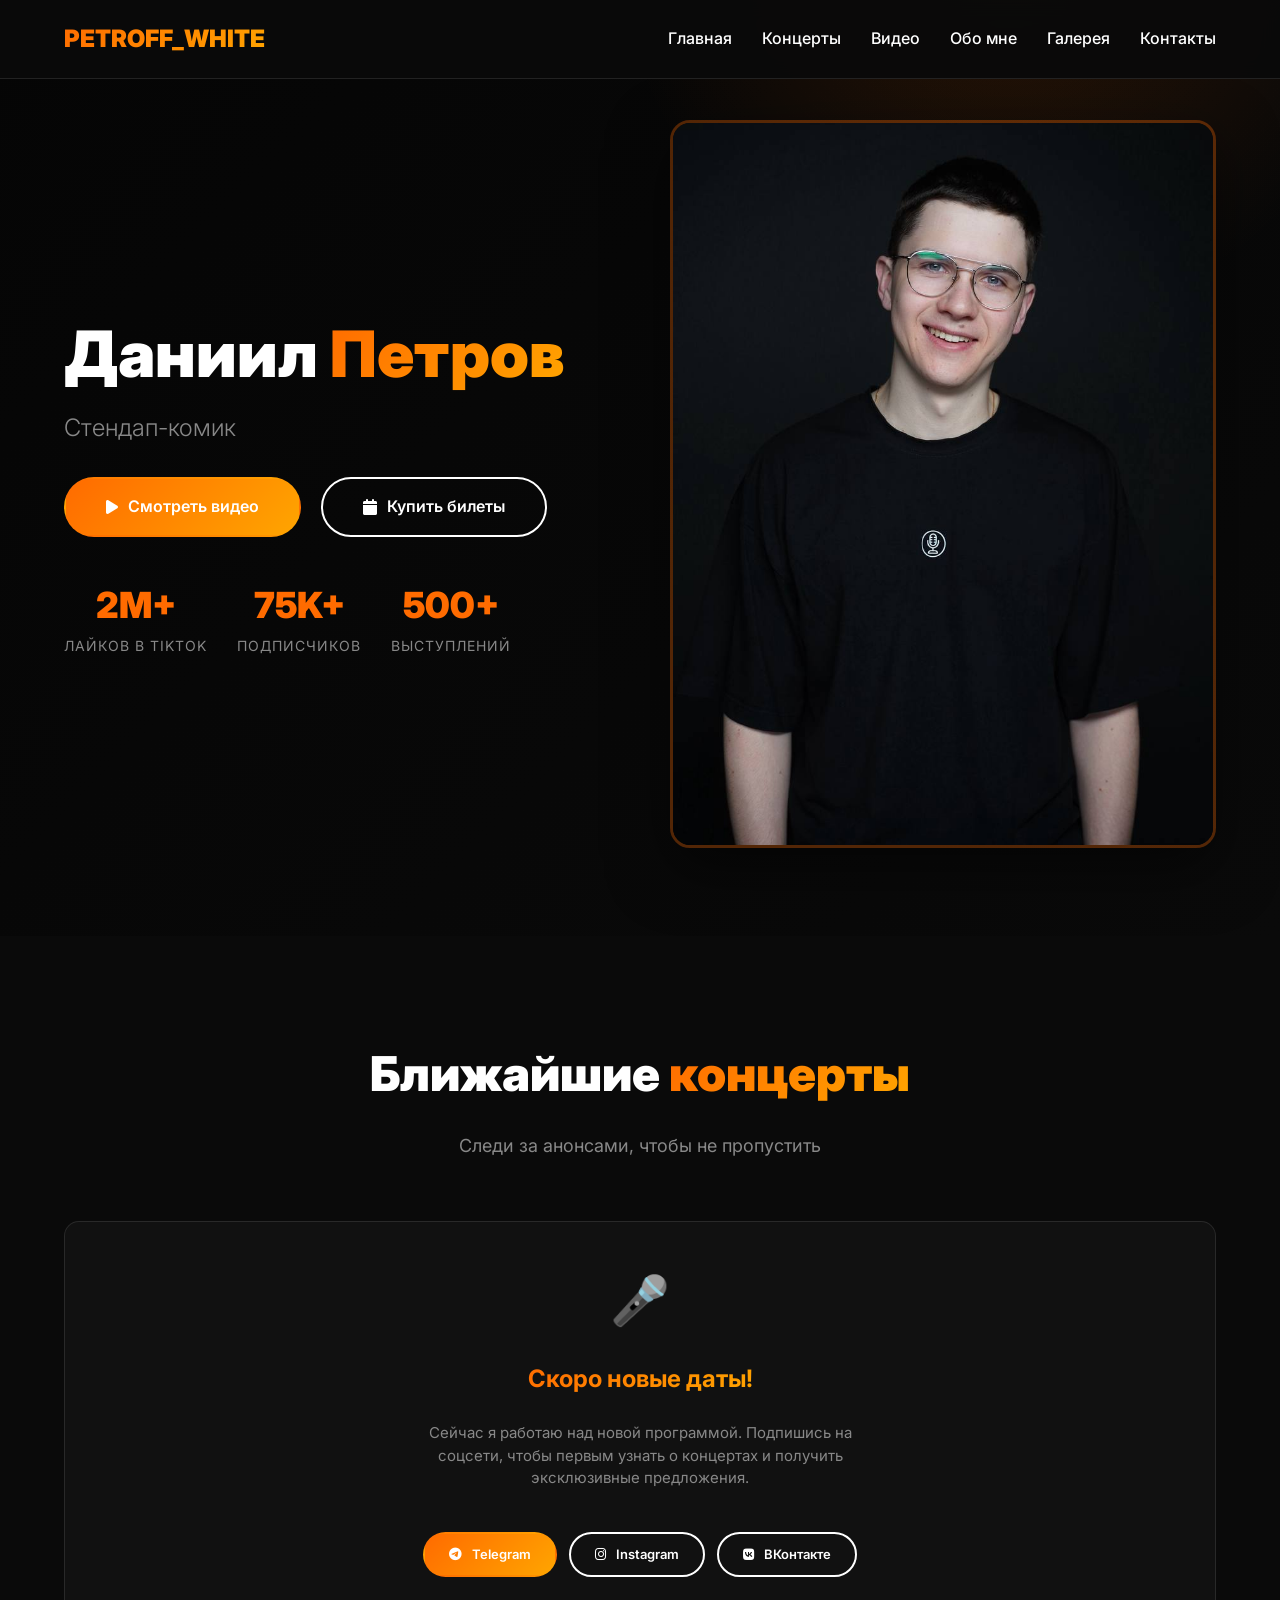
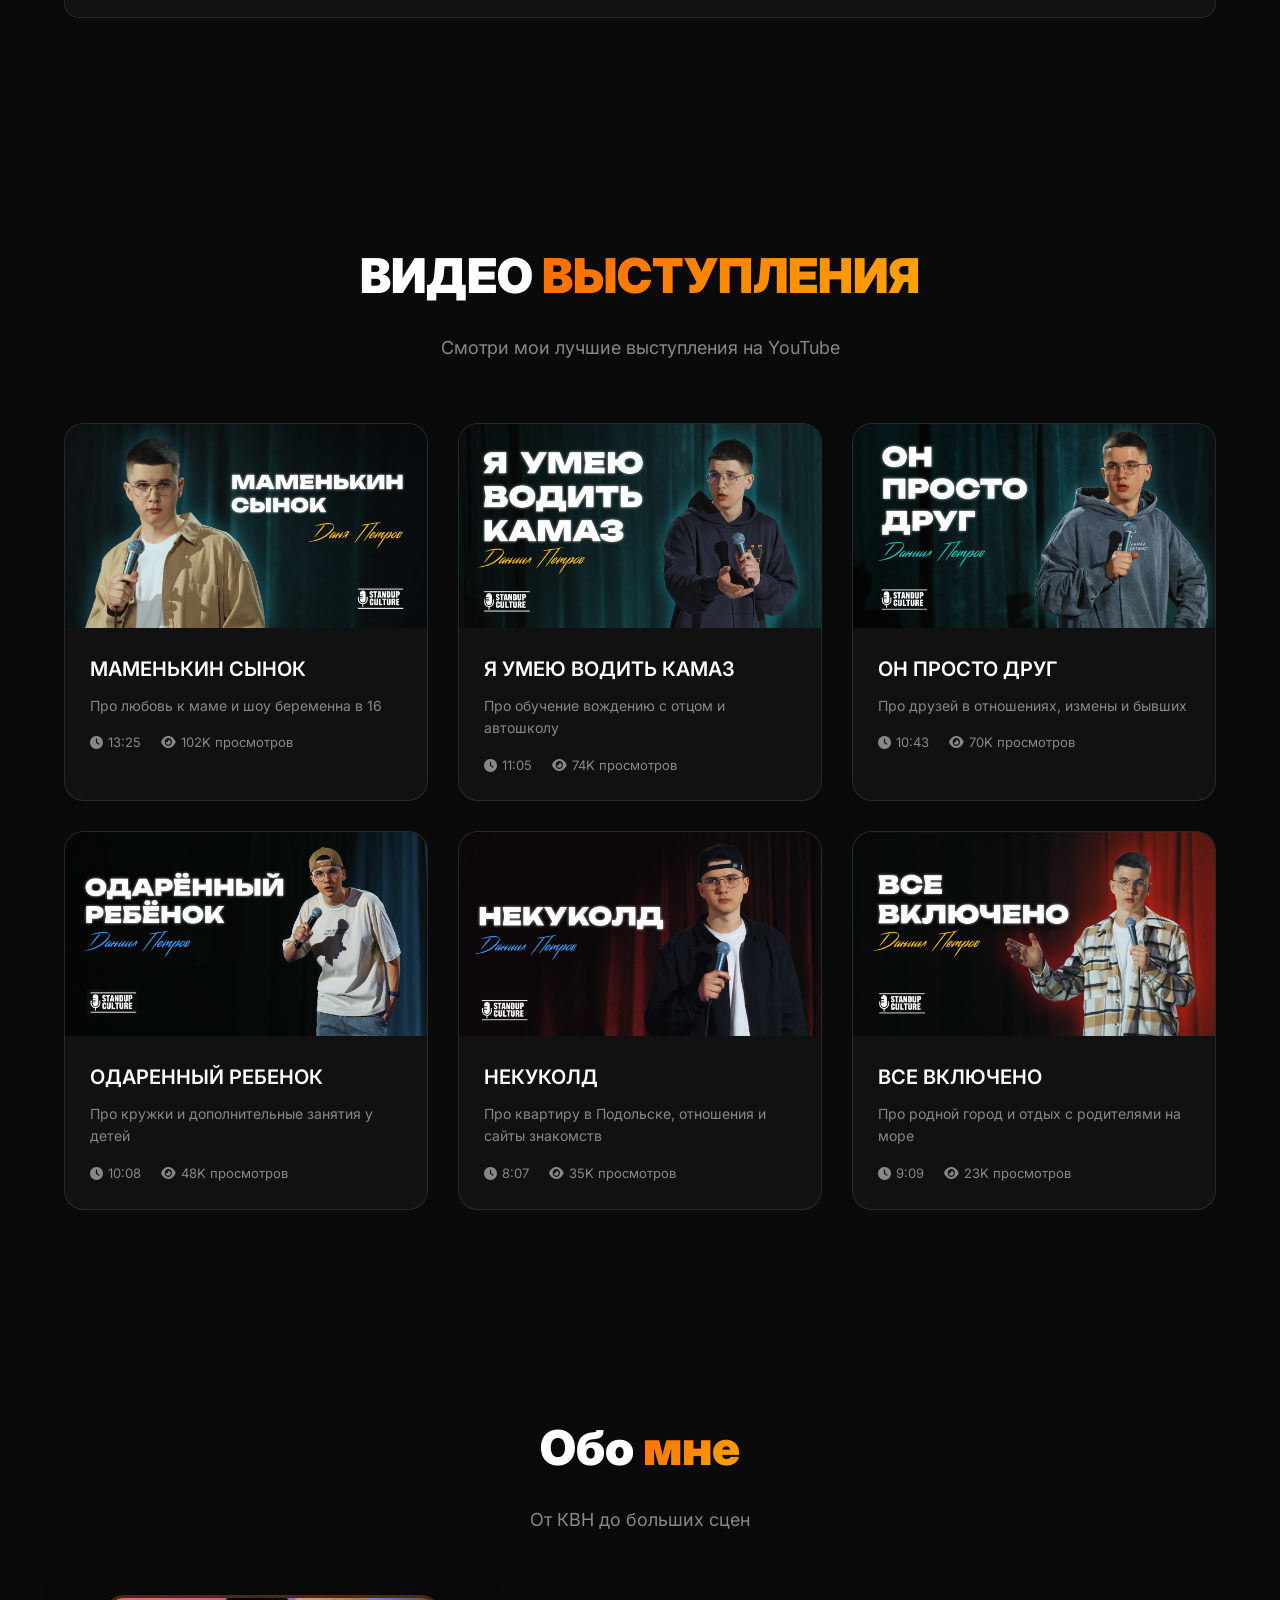
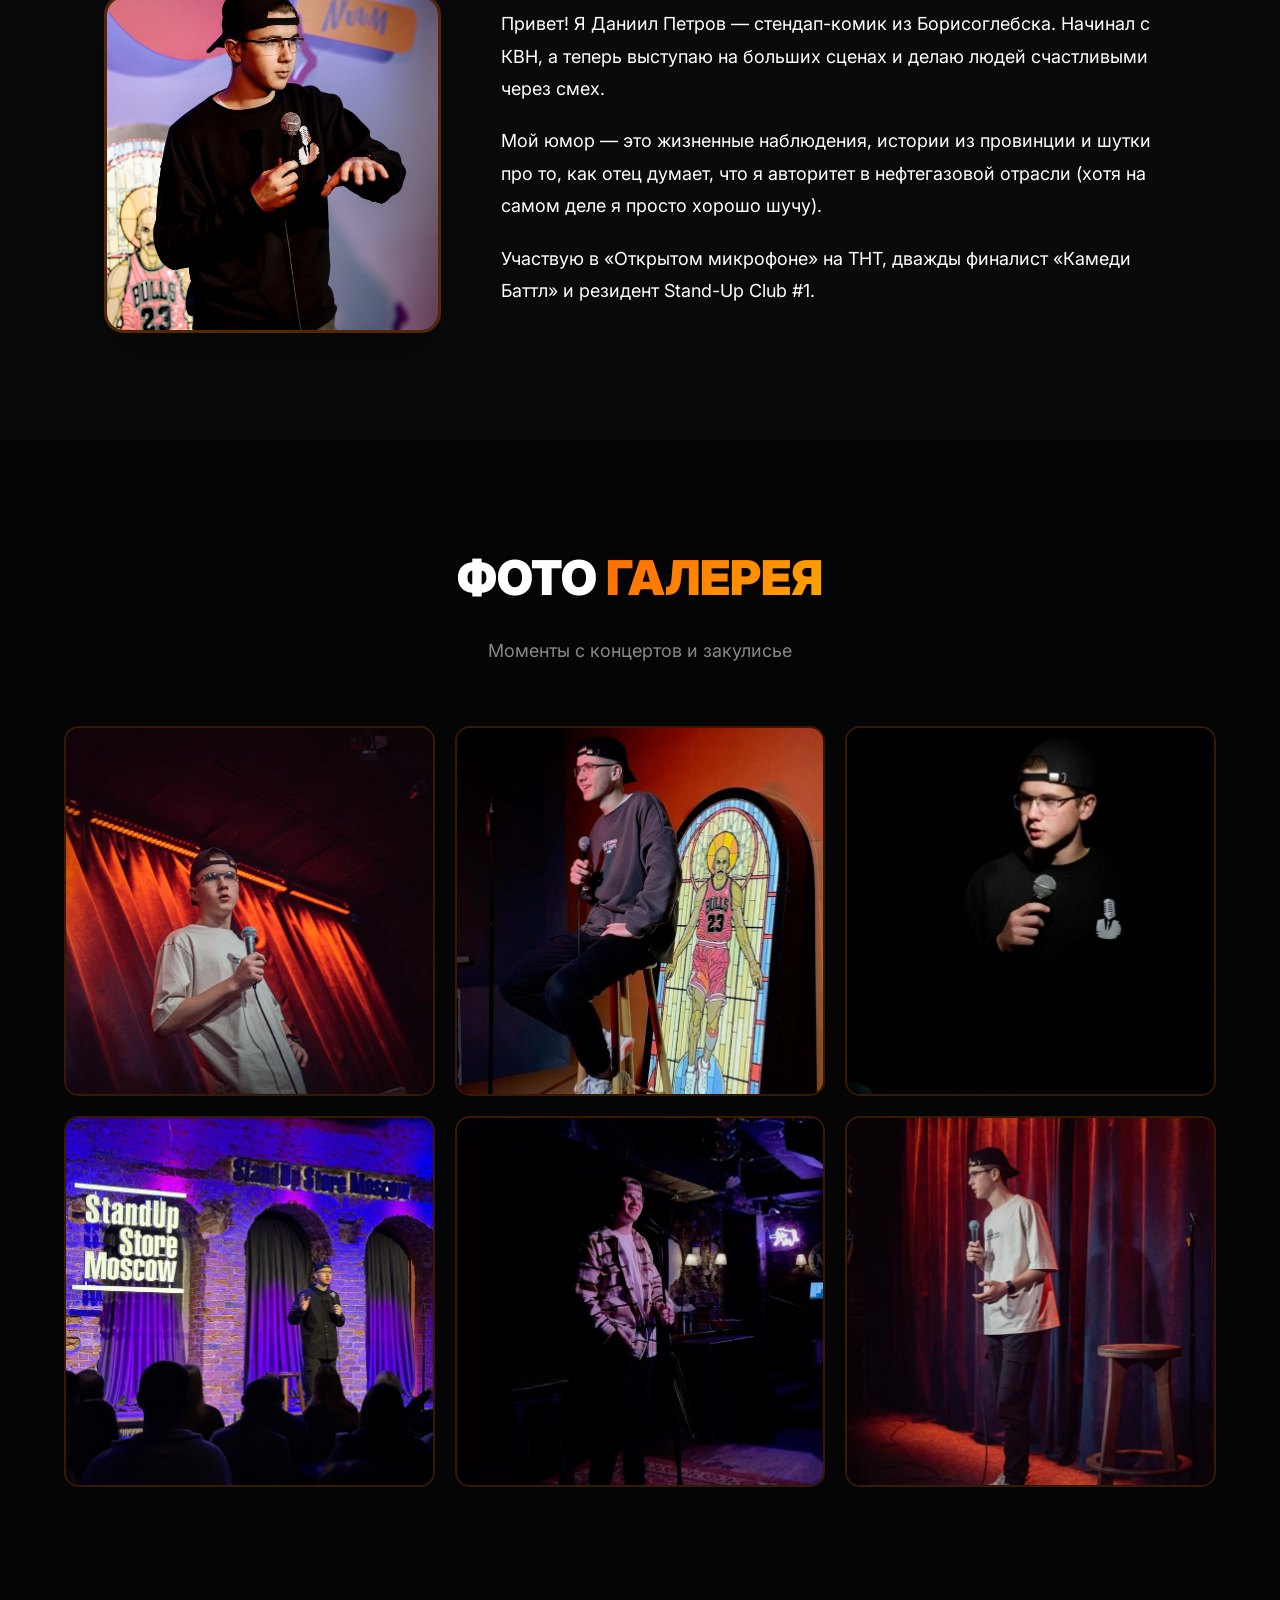
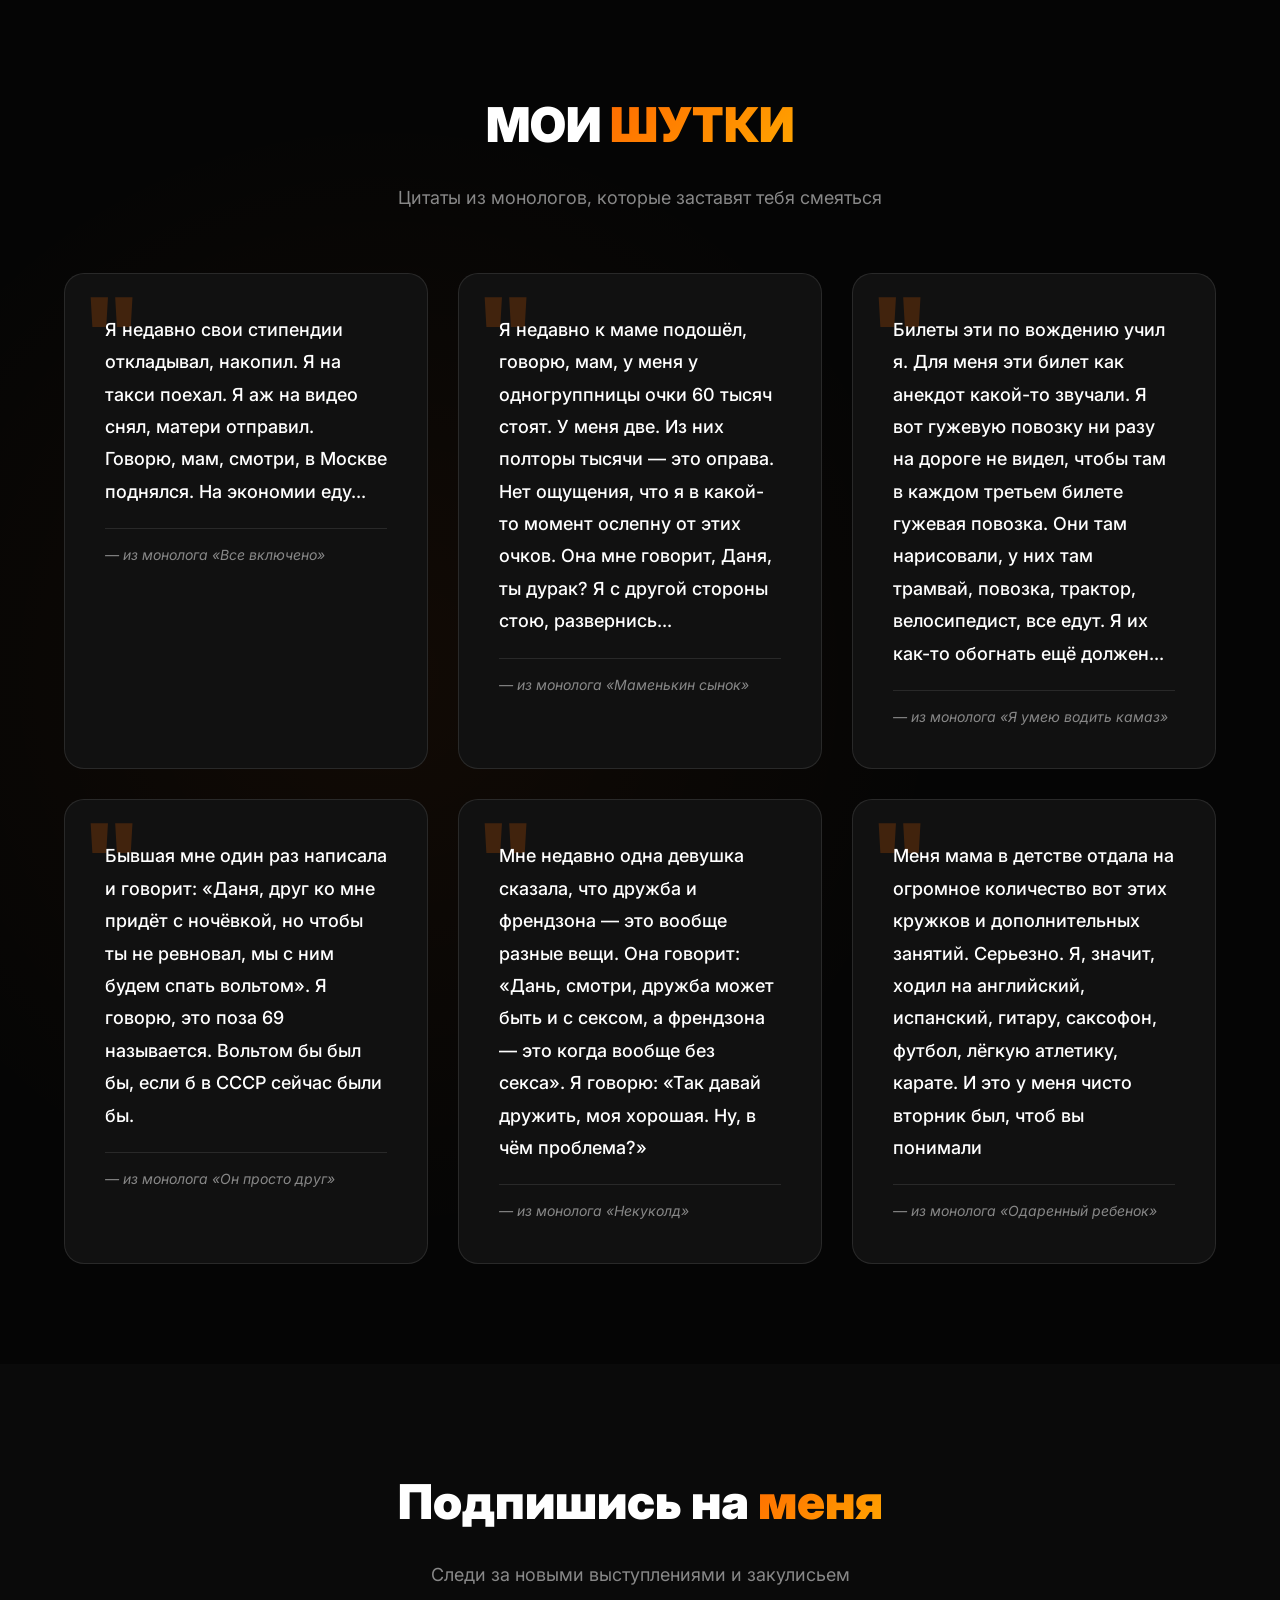
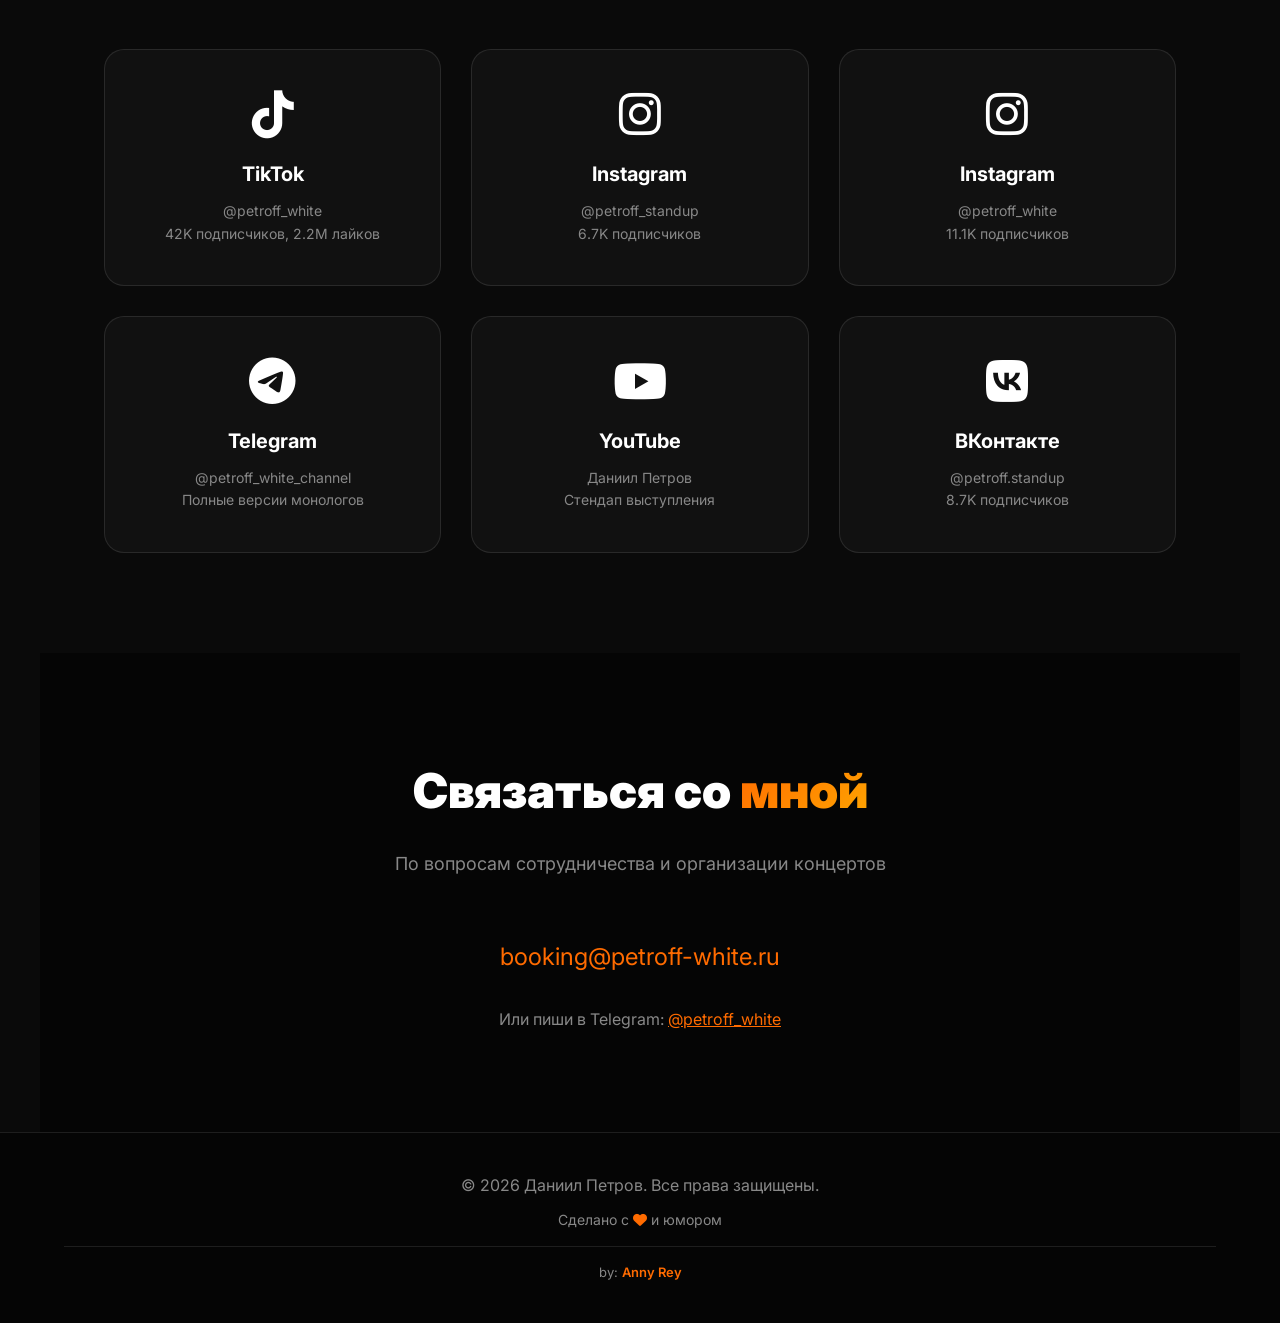
==== commit 55e818be: "Add files via upload" ====
--- a/index.html
+++ b/index.html
@@ -989,11 +989,11 @@
         <div class="logo">PETROFF_WHITE</div>
         <ul class="nav-links">
             <li><a href="#home">Главная</a></li>
+            <li><a href="#tour">Концерты</a></li>
             <li><a href="#videos">Видео</a></li>
+            <!-- <li><a href="#quotes">Шутки</a></li> -->
+            <li><a href="#about">Обо мне</a></li> 
             <li><a href="#gallery">Галерея</a></li>
-            <li><a href="#quotes">Шутки</a></li>
-            <li><a href="#about">Обо мне</a></li>
-            <li><a href="#tour">Туры</a></li>
             <li><a href="#contact">Контакты</a></li>
         </ul>
         <div class="mobile-menu">
@@ -1007,7 +1007,6 @@
             <div class="hero-text">
                 <h1>Даниил <span>Петров</span></h1>
                 <p class="subtitle">Стендап-комик</p>
-                <p class="tagline">Из Борисоглебска с любовью и шутками про нефтегазовую отрасль</p>
                 
                 <div class="cta-buttons">
                     <a href="#videos" class="btn btn-primary">
@@ -1026,12 +1025,12 @@
                         <div class="stat-label">Лайков в TikTok</div>
                     </div>
                     <div class="stat">
-                        <div class="stat-number">40K+</div>
+                        <div class="stat-number">75K+</div>
                         <div class="stat-label">Подписчиков</div>
                     </div>
                     <div class="stat">
-                        <div class="stat-number">100+</div>
-                        <div class="stat-label">Концертов</div>
+                        <div class="stat-number">500+</div>
+                        <div class="stat-label">Выступлений</div>
                     </div>
                 </div>
             </div>
@@ -1040,6 +1039,112 @@
                 <img src="images/1.jpeg" alt="Даниил Петров на сцене">
             </div>
         </div>
+    </section>
+
+    <!-- Tour Section -->
+    <section class="tour" id="tour">
+        <h2 class="section-title">Ближайшие <span>концерты</span></h2>
+        
+        <p class="section-subtitle">Следи за анонсами, чтобы не пропустить</p>
+    
+    <div class="tour-list">
+        <!-- Компактное сообщение об отсутствии концертов -->
+        <div class="tour-item" style="flex-direction: column; text-align: center; padding: 40px 20px; gap: 16px;">
+            
+            <!-- Уменьшенный микрофон -->
+            <div style="font-size: 48px; margin-bottom: 5px;">🎤</div>
+            
+            <!-- Чуть меньший заголовок -->
+            <h3 style="font-size: 24px; margin-bottom: 8px; background: linear-gradient(135deg, var(--primary), var(--secondary)); -webkit-background-clip: text; -webkit-text-fill-color: transparent; background-clip: text;">
+                Скоро новые даты!
+            </h3>
+            
+            <!-- Более компактный текст -->
+            <p style="color: var(--gray); font-size: 15px; max-width: 450px; margin: 0 auto 16px; line-height: 1.5;">
+                Сейчас я работаю над новой программой. Подпишись на соцсети, чтобы первым узнать о концертах и получить эксклюзивные предложения.
+            </p>
+            
+            <!-- Кнопки соцсетей (чуть компактнее) -->
+            <div style="display: flex; gap: 12px; flex-wrap: wrap; justify-content: center; margin-top: 10px;">
+                <a href="https://t.me/petroff_white_channel" target="_blank" class="btn btn-primary" style="padding: 10px 24px; font-size: 13px;">
+                    <i class="fab fa-telegram-plane"></i> Telegram
+                </a>
+                <a href="https://instagram.com/petroff_standup" target="_blank" class="btn btn-secondary" style="padding: 10px 24px; font-size: 13px;">
+                    <i class="fab fa-instagram"></i> Instagram
+                </a>
+                <a href="https://vk.com/petroff.standup" target="_blank" class="btn btn-secondary" style="padding: 10px 24px; font-size: 13px;">
+                    <i class="fab fa-vk"></i> ВКонтакте
+                </a>
+            </div>
+        </div> 
+    </div>
+
+        
+        <!--<p class="section-subtitle">Приходи на живое выступление</p>
+        
+        <div class="tour-list">
+            <div class="tour-item sold-out">
+                <div class="sold-out-badge">SOLD OUT</div>
+                <div class="tour-date">
+                    <div class="day">15</div>
+                    <div class="month">окт</div>
+                </div>
+                <div class="tour-info">
+                    <h3>Сольный концерт в Москве</h3>
+                    <div class="tour-location">
+                        <i class="fas fa-map-marker-alt"></i>
+                        Stand-Up Club #1, Москва
+                    </div>
+                </div>
+                <span class="btn btn-secondary" style="opacity: 0.5; cursor: not-allowed;">Распродано</span>
+            </div>
+
+            <div class="tour-item">
+                <div class="tour-date">
+                    <div class="day">22</div>
+                    <div class="month">окт</div>
+                </div>
+                <div class="tour-info">
+                    <h3>Концерт с Максом Поваго</h3>
+                    <div class="tour-location">
+                        <i class="fas fa-map-marker-alt"></i>
+                        Санкт-Петербург
+                    </div>
+                </div>
+                <a href="#" class="btn btn-primary">Купить билет</a>
+            </div>
+
+            <div class="tour-item sold-out">
+                <div class="sold-out-badge">SOLD OUT</div>
+                <div class="tour-date">
+                    <div class="day">05</div>
+                    <div class="month">ноя</div>
+                </div>
+                <div class="tour-info">
+                    <h3>Домашний концерт</h3>
+                    <div class="tour-location">
+                        <i class="fas fa-map-marker-alt"></i>
+                        Борисоглебск
+                    </div>
+                </div>
+                <span class="btn btn-secondary" style="opacity: 0.5; cursor: not-allowed;">Распродано</span>
+            </div>
+
+            <div class="tour-item">
+                <div class="tour-date">
+                    <div class="day">12</div>
+                    <div class="month">ноя</div>
+                </div>
+                <div class="tour-info">
+                    <h3>Открытый микрофон ТНТ</h3>
+                    <div class="tour-location">
+                        <i class="fas fa-map-marker-alt"></i>
+                        Москва, съёмки шоу
+                    </div>
+                </div>
+                <a href="#" class="btn btn-secondary">Регистрация</a>
+            </div>
+        </div>-->
     </section>
 
     <!-- Video Section -->
@@ -1164,6 +1269,67 @@
         </div>
     </section>
 
+    <!-- Quotes Section -->
+    <!--<section class="quotes" id="quotes">
+        <div class="quotes-container">
+            <h2 class="section-title">МОИ <span>ШУТКИ</span></h2>
+            <p class="section-subtitle">Цитаты из монологов, которые заставят тебя смеяться</p>
+            
+            <div class="quotes-grid">
+                <div class="quote-card">
+                    <p class="quote-text">Я недавно свои стипендии откладывал, накопил. Я на такси поехал. Я аж на видео снял, матери отправил. Говорю, мам, смотри, в Москве поднялся. На экономии еду...</p>
+                    <p class="quote-source">— из монолога «Все включено»</p>
+                </div>
+
+                <div class="quote-card">
+                    <p class="quote-text">Я недавно к маме подошёл, говорю, мам, у меня у одногруппницы очки 60 тысяч стоят. У меня две. Из них полторы тысячи — это оправа. Нет ощущения, что я в какой-то момент ослепну от этих очков. Она мне говорит, Даня, ты дурак? Я с другой стороны стою, развернись...</p>
+                    <p class="quote-source">— из монолога «Маменькин сынок»</p>
+                </div>
+
+                <div class="quote-card">
+                    <p class="quote-text">Билеты эти по вождению учил я. Для меня эти билет как анекдот какой-то звучали. Я вот гужевую повозку ни разу на дороге не видел, чтобы там в каждом третьем билете гужевая повозка. Они там нарисовали, у них там трамвай, повозка, трактор, велосипедист, все едут. Я их как-то обогнать ещё должен...</p>
+                    <p class="quote-source">— из монолога «Я умею водить камаз»</p>
+                </div>
+
+                <div class="quote-card">
+                    <p class="quote-text">Бывшая мне один раз написала и говорит: «Даня, друг ко мне придёт с ночёвкой, но чтобы ты не ревновал, мы с ним будем спать вольтом». Я говорю, это поза 69 называется. Вольтом бы был бы, если б в СССР сейчас были бы.</p>
+                    <p class="quote-source">— из монолога «Он просто друг»</p>
+                </div>
+
+                <div class="quote-card">
+                    <p class="quote-text">Мне недавно одна девушка сказала, что дружба и френдзона — это вообще разные вещи. Она говорит: «Дань, смотри, дружба может быть и c сексом, а френдзона — это когда вообще без секса». Я говорю: «Так давай дружить, моя хорошая. Ну, в чём проблема?»</p>
+                    <p class="quote-source">— из монолога «Некуколд»</p>
+                </div>
+
+                <div class="quote-card">
+                    <p class="quote-text">Меня мама в детстве отдала на огромное количество вот этих кружков и дополнительных занятий. Серьезно. Я, значит, ходил на английский, испанский, гитару, саксофон, футбол, лёгкую атлетику, карате. И это у меня чисто вторник был, чтоб вы понимали</p>
+                    <p class="quote-source">— из монолога «Одаренный ребенок»</p>
+                </div>
+            </div>
+        </div>
+    </section>-->
+
+    <!-- About Section -->
+    <section class="section" id="about">
+        <h2 class="section-title">Обо <span>мне</span></h2>
+        <p class="section-subtitle">От КВН до больших сцен</p>
+        
+        <div class="about-content">
+            <div class="about-image">
+                <img src="images/2.jpg" alt="Даниил Петров на сцене">
+            </div>
+            
+            <div class="about-text">
+                <p>Привет! Я Даниил Петров — стендап-комик из Борисоглебска. Начинал с КВН, а теперь выступаю на больших сценах и делаю людей счастливыми через смех.</p>
+                
+                <p>Мой юмор — это жизненные наблюдения, истории из провинции и шутки про то, как отец думает, что я авторитет в нефтегазовой отрасли (хотя на самом деле я просто хорошо шучу).</p>
+                
+                <p>Участвую в «Открытом микрофоне» на ТНТ, дважды финалист «Камеди Баттл» и резидент Stand-Up Club #1.</p>
+
+            </div>
+        </div>
+    </section>
+
     <!-- Gallery Section -->
     <section class="gallery" id="gallery">
         <div class="section-title">ФОТО <span>ГАЛЕРЕЯ</span></div>
@@ -1258,119 +1424,6 @@
                     <p class="quote-text">Меня мама в детстве отдала на огромное количество вот этих кружков и дополнительных занятий. Серьезно. Я, значит, ходил на английский, испанский, гитару, саксофон, футбол, лёгкую атлетику, карате. И это у меня чисто вторник был, чтоб вы понимали</p>
                     <p class="quote-source">— из монолога «Одаренный ребенок»</p>
                 </div>
-            </div>
-        </div>
-    </section>
-
-    <!-- About Section -->
-    <section class="section" id="about">
-        <h2 class="section-title">Обо <span>мне</span></h2>
-        <p class="section-subtitle">От КВН до больших сцен</p>
-        
-        <div class="about-content">
-            <div class="about-image">
-                <img src="images/2.jpg" alt="Даниил Петров">
-            </div>
-            
-            <div class="about-text">
-                <p>Привет! Я Даниил Петров — стендап-комик из Борисоглебска. Начинал с КВН, а теперь выступаю на больших сценах и делаю людей счастливыми через смех.</p>
-                
-                <p>Мой юмор — это жизненные наблюдения, истории из провинции и шутки про то, как отец думает, что я авторитет в нефтегазовой отрасли (хотя на самом деле я просто хорошо шучу).</p>
-                
-                <p>Участвую в «Открытом микрофоне» на ТНТ, дважды финалист «Камеди Баттл» и резидент Stand-Up Club #1.</p>
-
-                <div class="achievements">
-                    <div class="achievement-card">
-                        <i class="fas fa-trophy"></i>
-                        <h3>Открытый микрофон ТНТ</h3>
-                        <p>Участник популярного шоу</p>
-                    </div>
-                    <div class="achievement-card">
-                        <i class="fas fa-medal"></i>
-                        <h3>Камеди Баттл</h3>
-                        <p>Дважды финалист</p>
-                    </div>
-                    <div class="achievement-card">
-                        <i class="fas fa-microphone"></i>
-                        <h3>Stand-Up Club #1</h3>
-                        <p>Участник Шоу историй</p>
-                    </div>
-                    <div class="achievement-card">
-                        <i class="fas fa-video"></i>
-                        <h3>Comedy Central</h3>
-                        <p>Публикации на платформе</p>
-                    </div>
-                </div>
-            </div>
-        </div>
-    </section>
-
-    <!-- Tour Section -->
-    <section class="tour" id="tour">
-        <h2 class="section-title">Ближайшие <span>концерты</span></h2>
-        <p class="section-subtitle">Приходи на живое выступление</p>
-        
-        <div class="tour-list">
-            <div class="tour-item sold-out">
-                <div class="sold-out-badge">SOLD OUT</div>
-                <div class="tour-date">
-                    <div class="day">15</div>
-                    <div class="month">окт</div>
-                </div>
-                <div class="tour-info">
-                    <h3>Сольный концерт в Москве</h3>
-                    <div class="tour-location">
-                        <i class="fas fa-map-marker-alt"></i>
-                        Stand-Up Club #1, Москва
-                    </div>
-                </div>
-                <span class="btn btn-secondary" style="opacity: 0.5; cursor: not-allowed;">Распродано</span>
-            </div>
-
-            <div class="tour-item">
-                <div class="tour-date">
-                    <div class="day">22</div>
-                    <div class="month">окт</div>
-                </div>
-                <div class="tour-info">
-                    <h3>Концерт с Максом Поваго</h3>
-                    <div class="tour-location">
-                        <i class="fas fa-map-marker-alt"></i>
-                        Санкт-Петербург
-                    </div>
-                </div>
-                <a href="#" class="btn btn-primary">Купить билет</a>
-            </div>
-
-            <div class="tour-item sold-out">
-                <div class="sold-out-badge">SOLD OUT</div>
-                <div class="tour-date">
-                    <div class="day">05</div>
-                    <div class="month">ноя</div>
-                </div>
-                <div class="tour-info">
-                    <h3>Домашний концерт</h3>
-                    <div class="tour-location">
-                        <i class="fas fa-map-marker-alt"></i>
-                        Борисоглебск
-                    </div>
-                </div>
-                <span class="btn btn-secondary" style="opacity: 0.5; cursor: not-allowed;">Распродано</span>
-            </div>
-
-            <div class="tour-item">
-                <div class="tour-date">
-                    <div class="day">12</div>
-                    <div class="month">ноя</div>
-                </div>
-                <div class="tour-info">
-                    <h3>Открытый микрофон ТНТ</h3>
-                    <div class="tour-location">
-                        <i class="fas fa-map-marker-alt"></i>
-                        Москва, съёмки шоу
-                    </div>
-                </div>
-                <a href="#" class="btn btn-secondary">Регистрация</a>
             </div>
         </div>
     </section>
@@ -1386,6 +1439,12 @@
                 <h3>TikTok</h3>
                 <p>@petroff_white<br>42K подписчиков, 2.2M лайков</p>
             </a>
+            
+            <a href="https://instagram.com/petroff_standup" target="_blank" class="social-card instagram">
+                <i class="fab fa-instagram"></i>
+                <h3>Instagram</h3>
+                <p>@petroff_standup<br>6.7K подписчиков</p>
+            </a>
 
             <a href="https://instagram.com/petroff_white" target="_blank" class="social-card instagram">
                 <i class="fab fa-instagram"></i>
@@ -1399,7 +1458,7 @@
                 <p>@petroff_white_channel<br>Полные версии монологов</p>
             </a>
 
-            <a href="#" class="social-card youtube">
+            <a href="https://www.youtube.com/@petroff_white" class="social-card youtube">
                 <i class="fab fa-youtube"></i>
                 <h3>YouTube</h3>
                 <p>Даниил Петров<br>Стендап выступления</p>
@@ -1432,9 +1491,10 @@
     <p>&copy; 2026 Даниил Петров. Все права защищены.</p>
     <p style="margin-top: 10px; font-size: 14px;">Сделано с <i class="fas fa-heart" style="color: var(--primary);"></i> и юмором</p>
     <p style="margin-top: 15px; font-size: 13px; color: var(--gray); border-top: 1px solid rgba(255, 255, 255, 0.1); padding-top: 15px;">
-        by: <span style="color: var(--primary); font-weight: 600;">Anny Rey</span>
+        by: <a href="https://t.me/anny_rey_off" target="_blank" style="color: var(--primary); font-weight: 600; text-decoration: none;">Anny Rey</a>
     </p>
 </footer>
+
 
 
     <script>
@@ -1537,7 +1597,7 @@
             }
         });
 
-        // ✅ Закрытие меню при клике на любую ссылку внутри него
+        // Закрытие меню при клике на любую ссылку внутри него
         document.querySelectorAll('.nav-links a').forEach(link => {
             link.addEventListener('click', () => {
                 if (window.innerWidth <= 968) {
@@ -1547,7 +1607,7 @@
             });
         });
 
-        // ✅ Закрытие меню при клике в пустое место (вне меню)
+        // Закрытие меню при клике в пустое место (вне меню)
         document.addEventListener('click', (e) => {
             if (window.innerWidth <= 968 && 
                 !navLinks.contains(e.target) && 
@@ -1558,7 +1618,7 @@
             }
         });
 
-        // ✅ Закрытие меню по клавише Escape
+        // Закрытие меню по клавише Escape
         document.addEventListener('keydown', (e) => {
             if (e.key === 'Escape' && window.innerWidth <= 968 && navLinks.classList.contains('active')) {
                 navLinks.classList.remove('active');
@@ -1566,7 +1626,7 @@
             }
         });
 
-        // ✅ Автоматическое закрытие при повороте экрана или растягивании окна
+        // Автоматическое закрытие при повороте экрана или растягивании окна
         window.addEventListener('resize', () => {
             if (window.innerWidth > 968) {
                 navLinks.classList.remove('active');
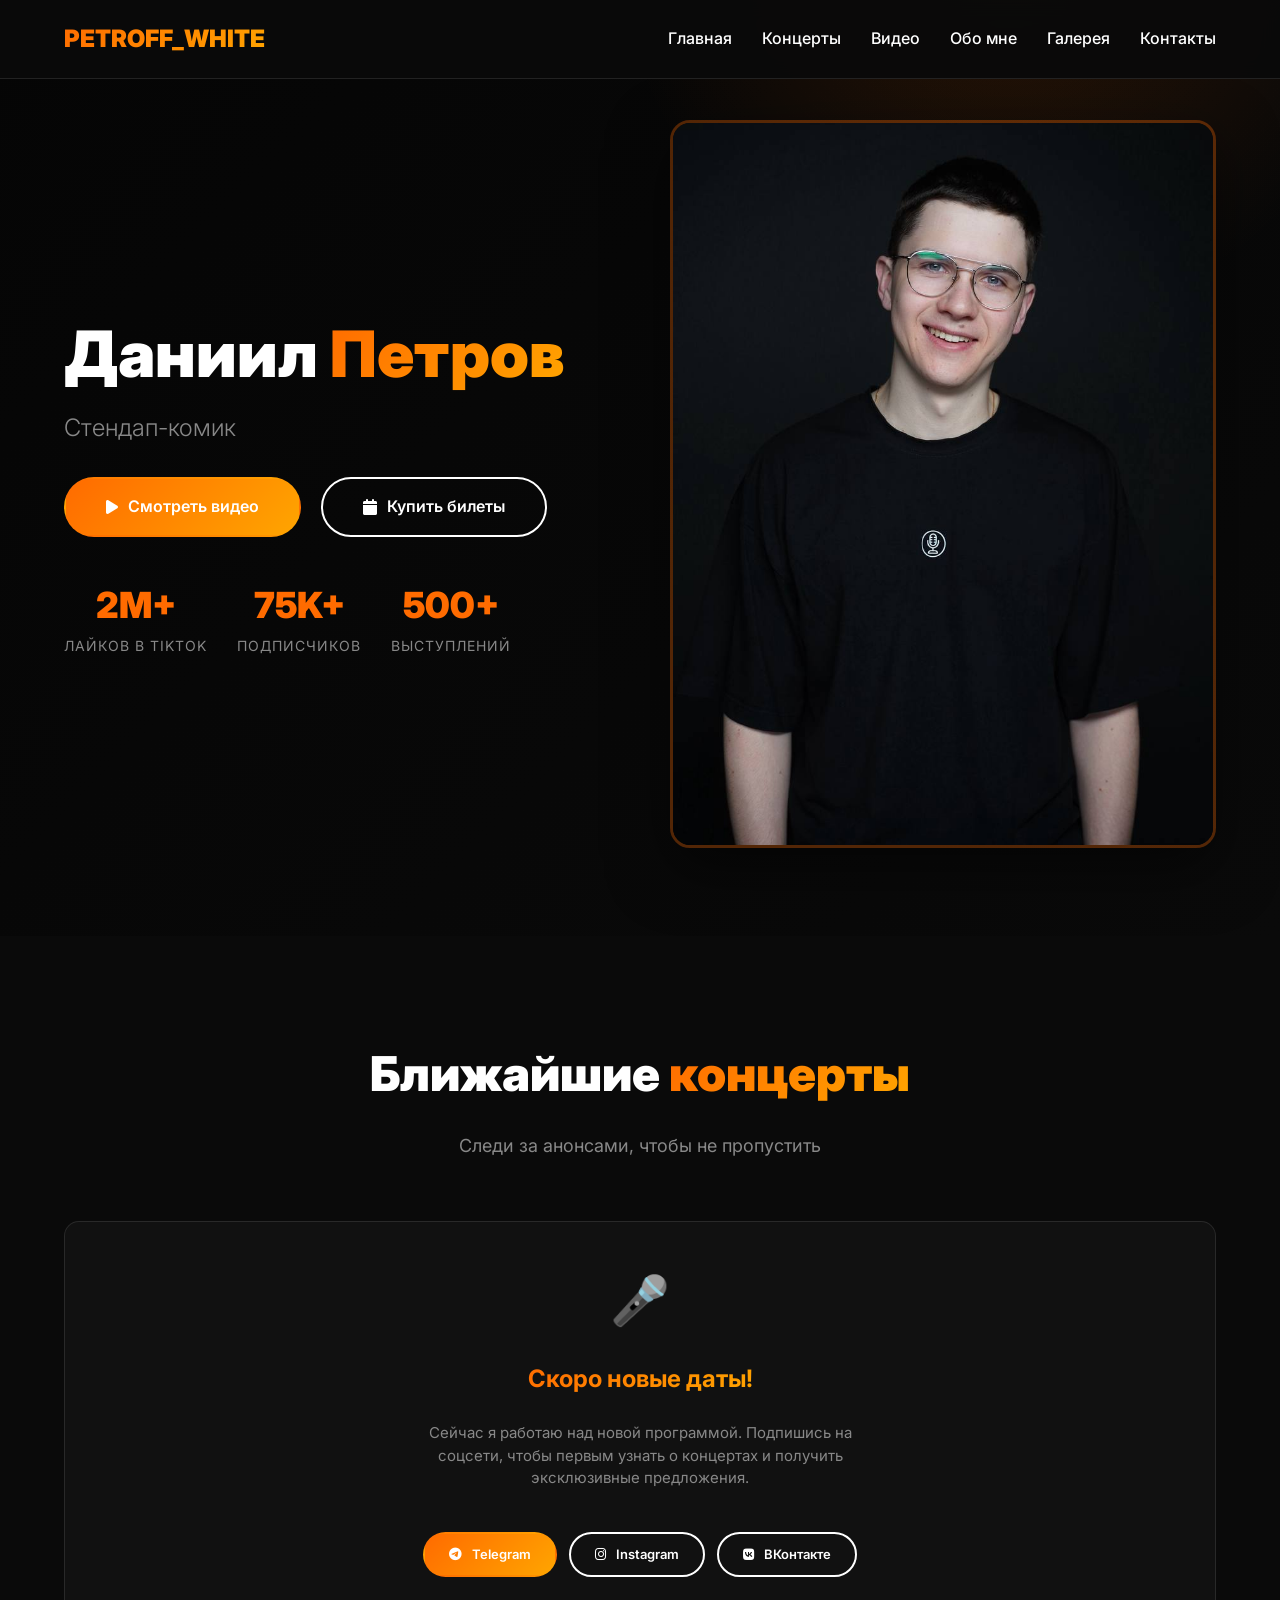
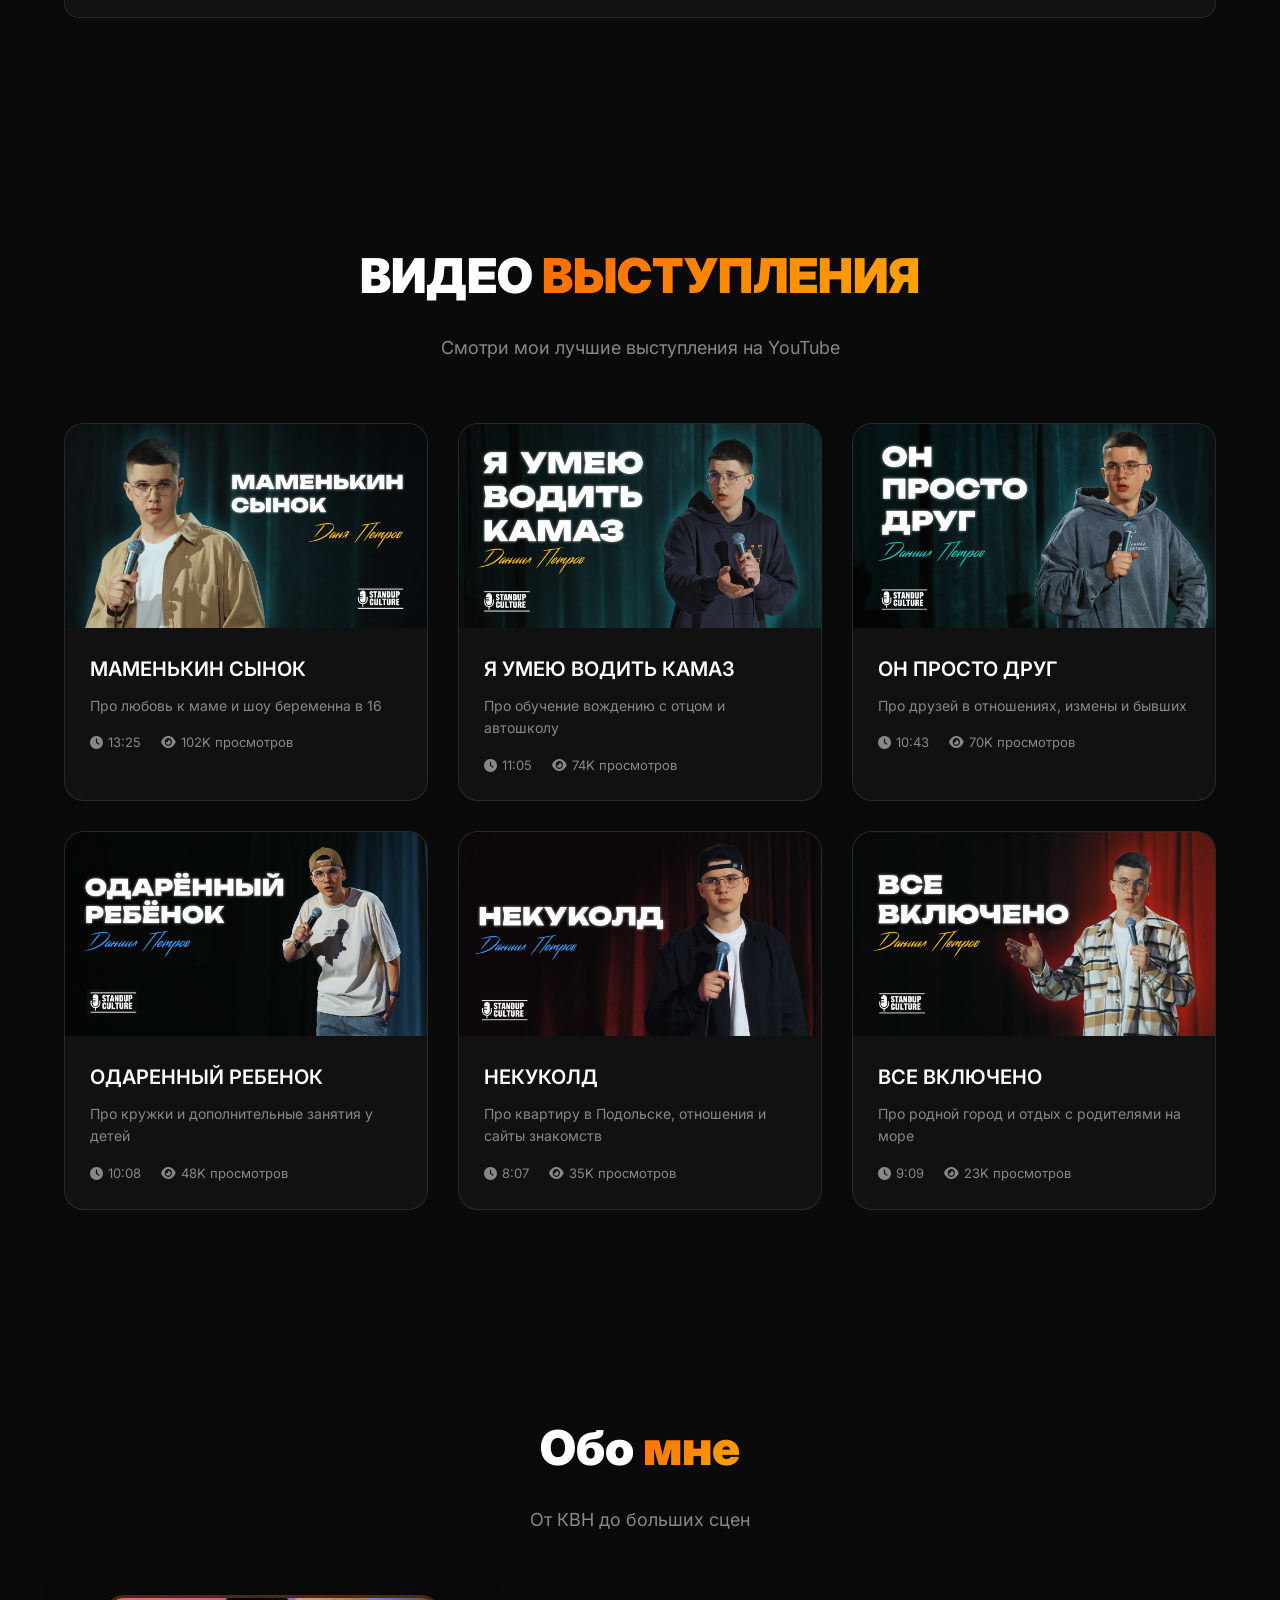
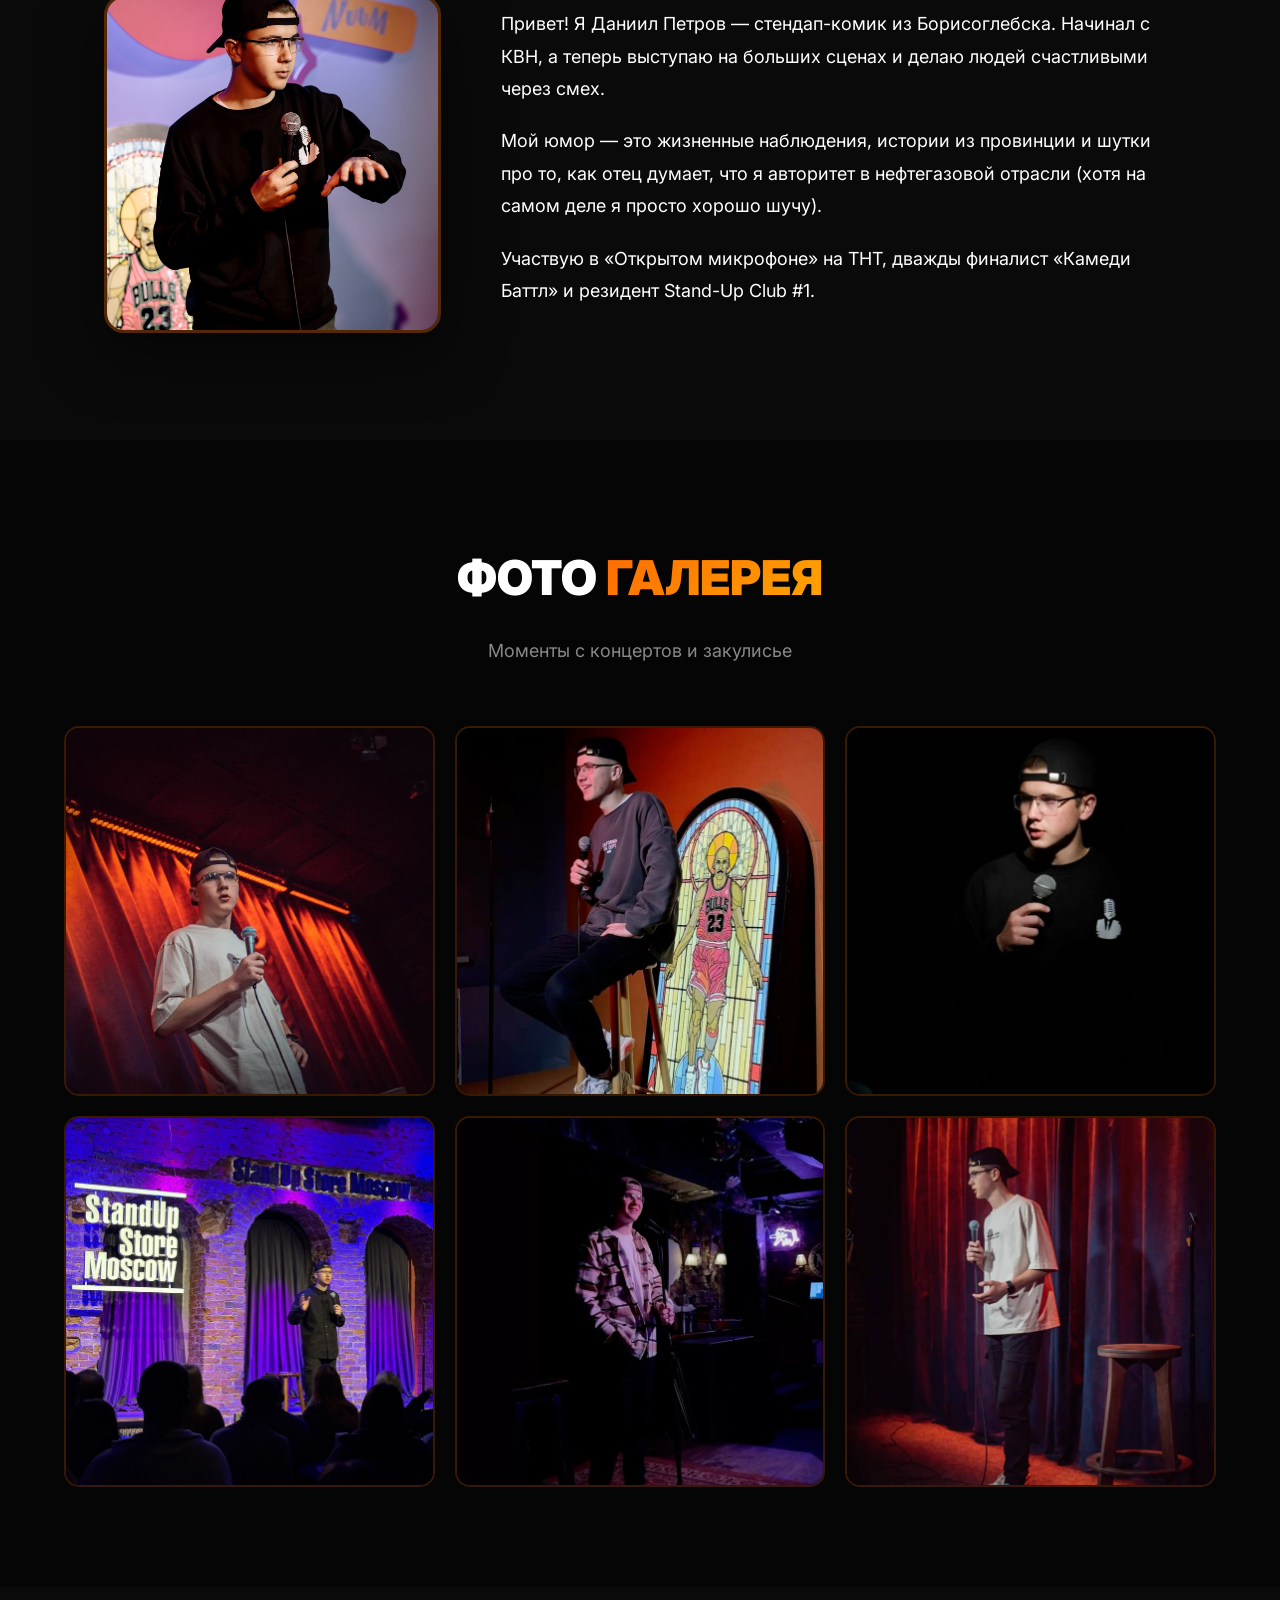
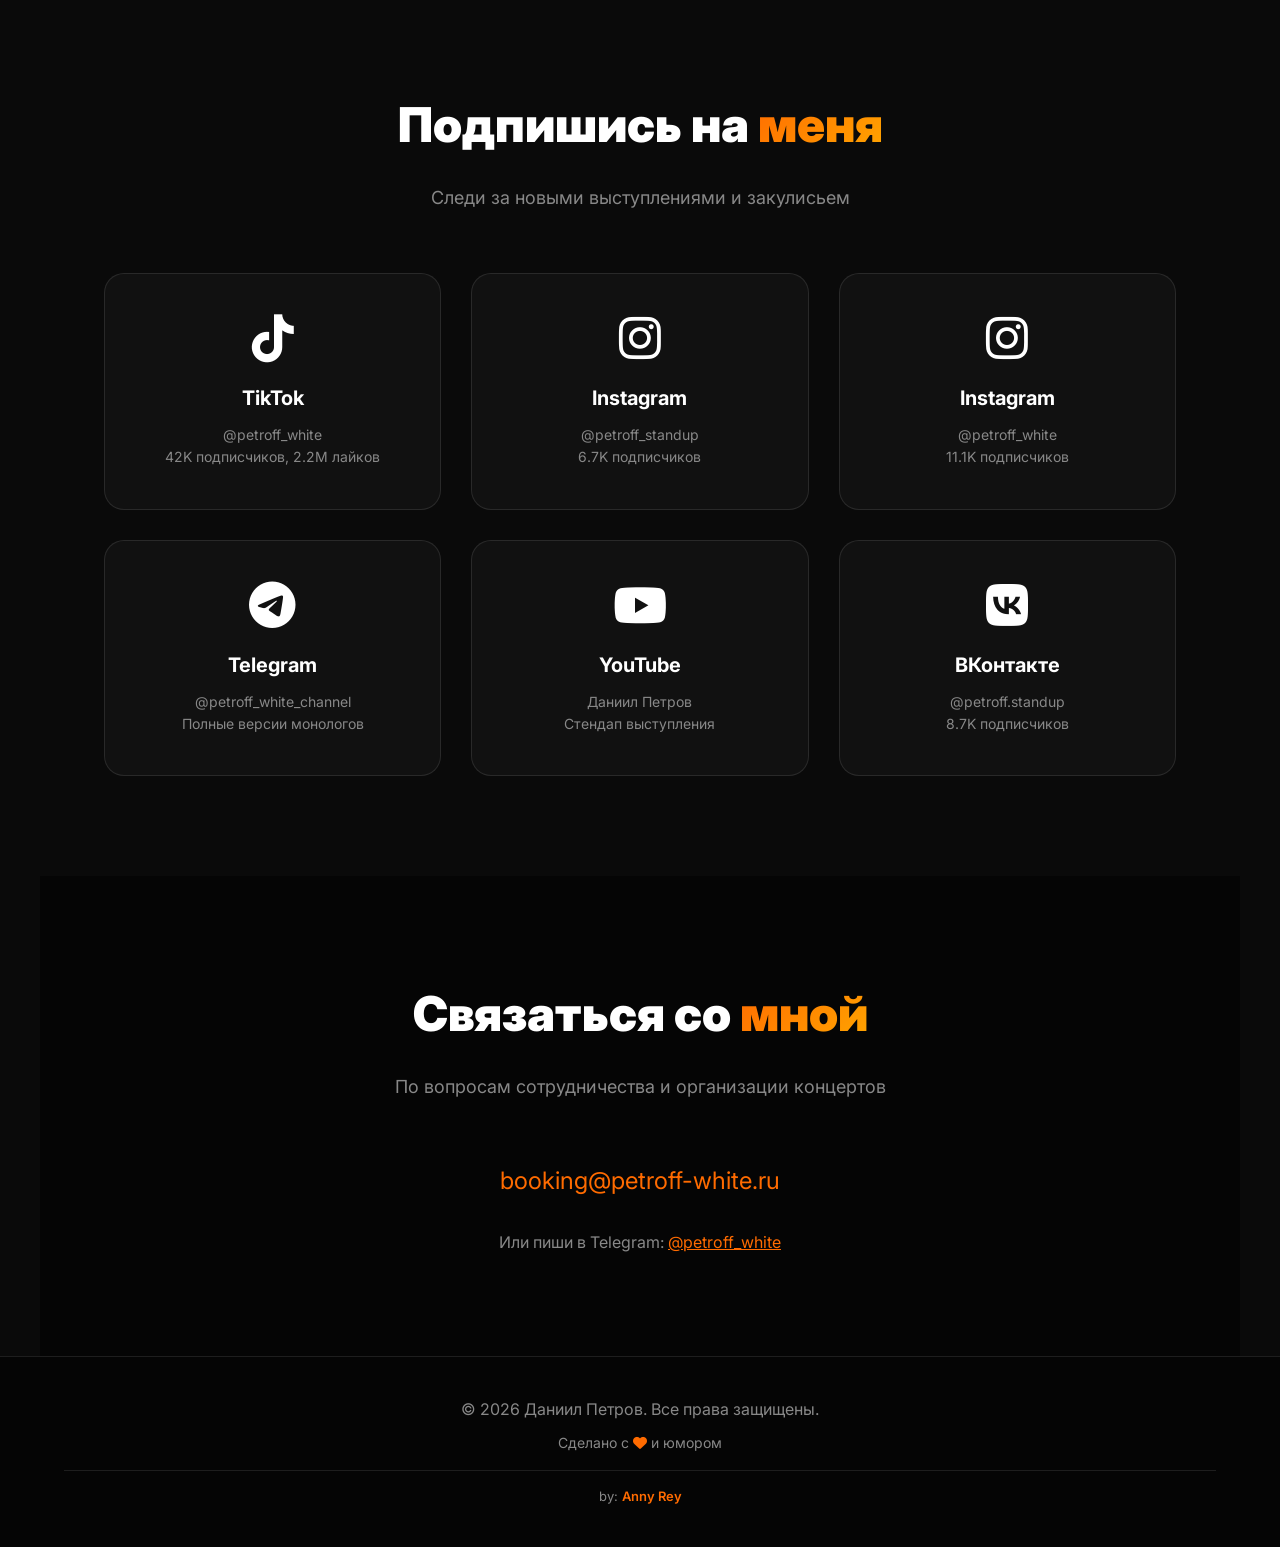
==== commit 16638f54: "Add files via upload" ====
--- a/index.html
+++ b/index.html
@@ -1388,7 +1388,7 @@
         <img src="" alt="Увеличенное фото" id="lightbox-img">
     </div>
 
-    <!-- Quotes Section -->
+    <!-- Quotes Section 
     <section class="quotes" id="quotes">
         <div class="quotes-container">
             <h2 class="section-title">МОИ <span>ШУТКИ</span></h2>
@@ -1426,7 +1426,7 @@
                 </div>
             </div>
         </div>
-    </section>
+    </section>-->
 
     <!-- Social Section -->
     <section class="section">
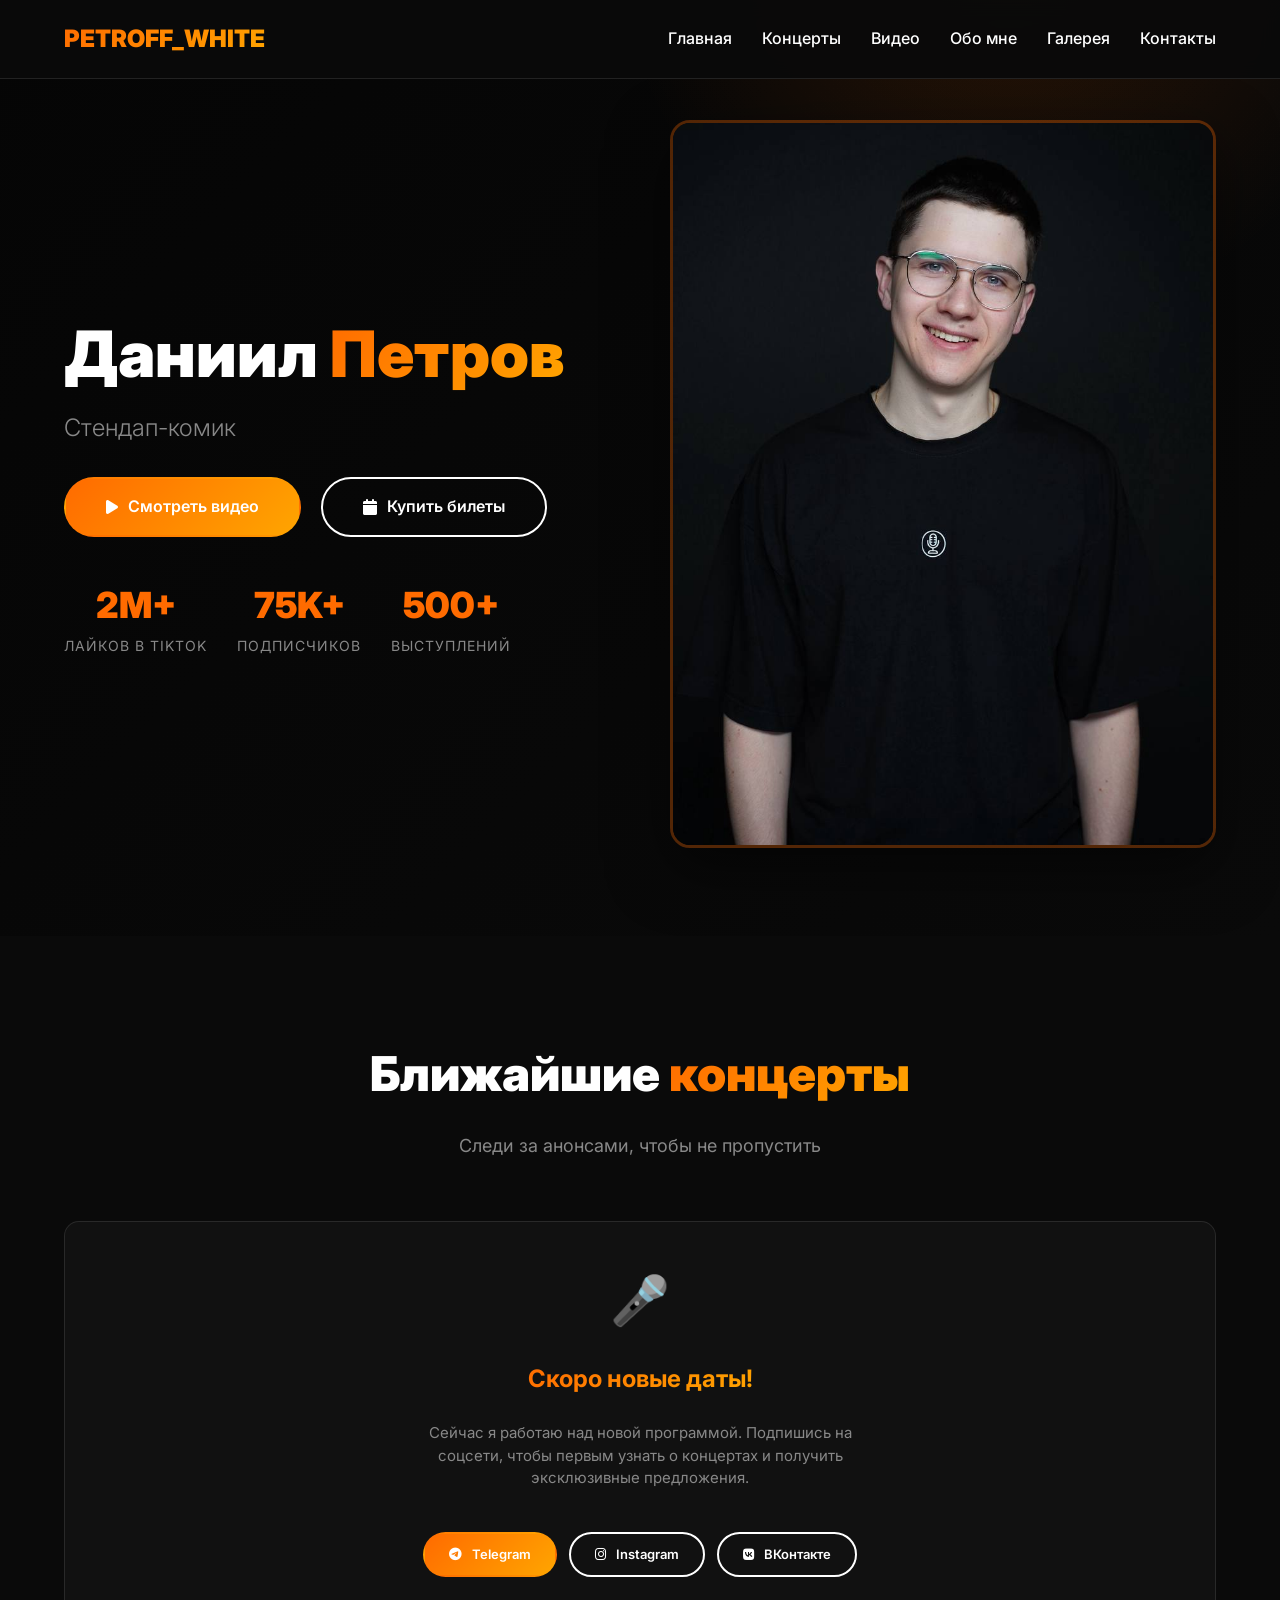
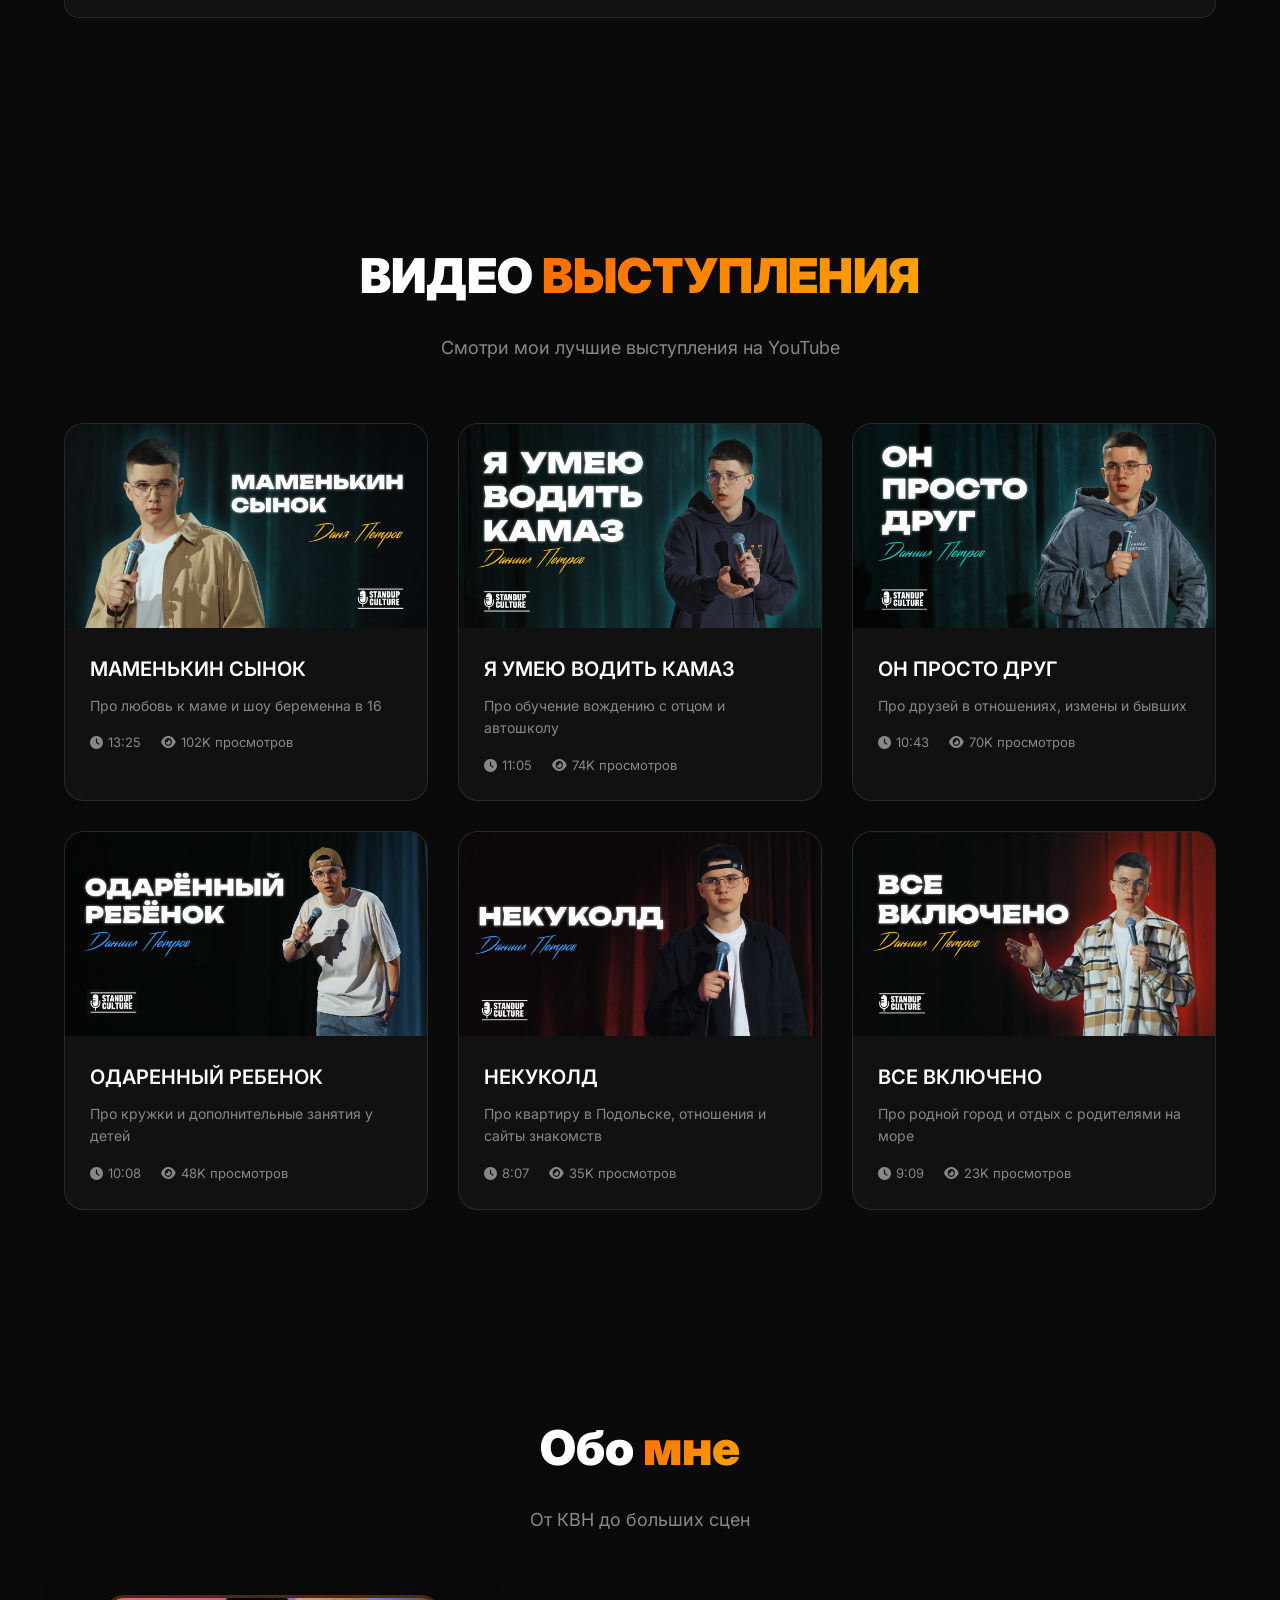
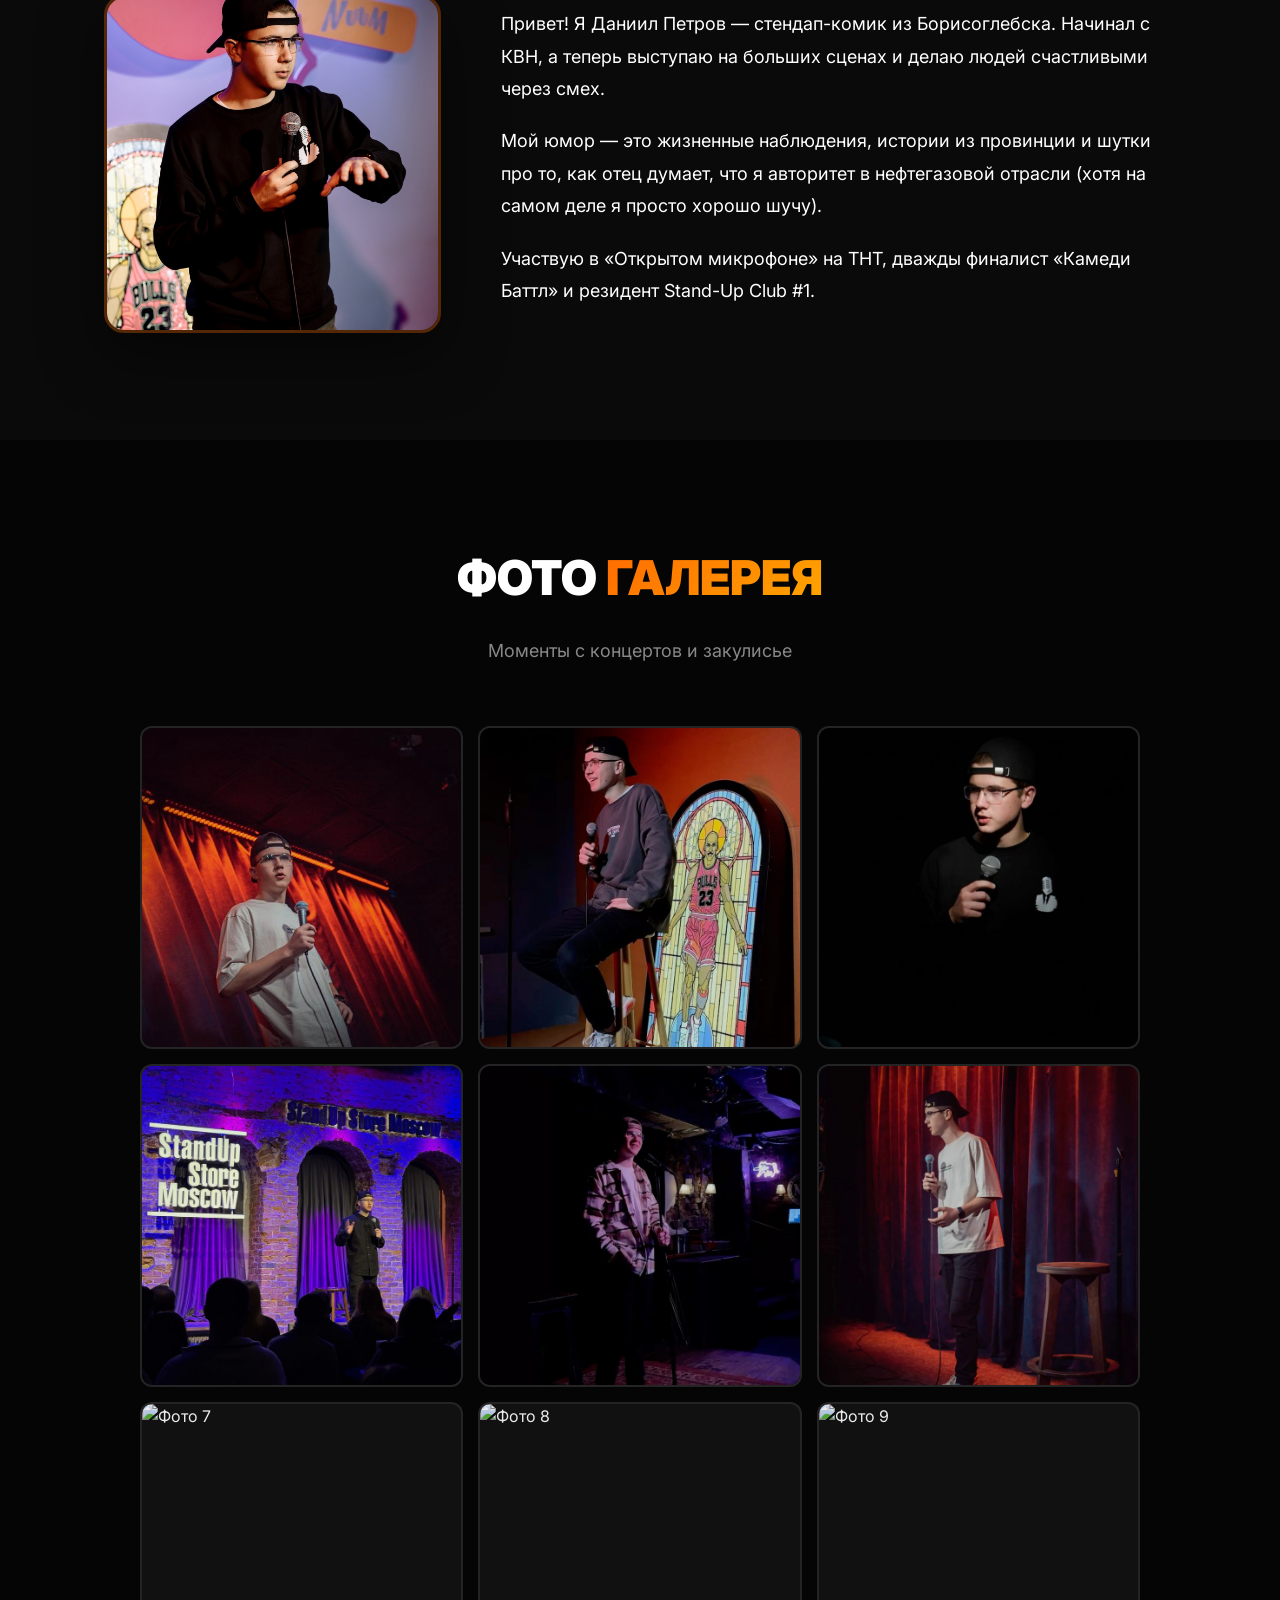
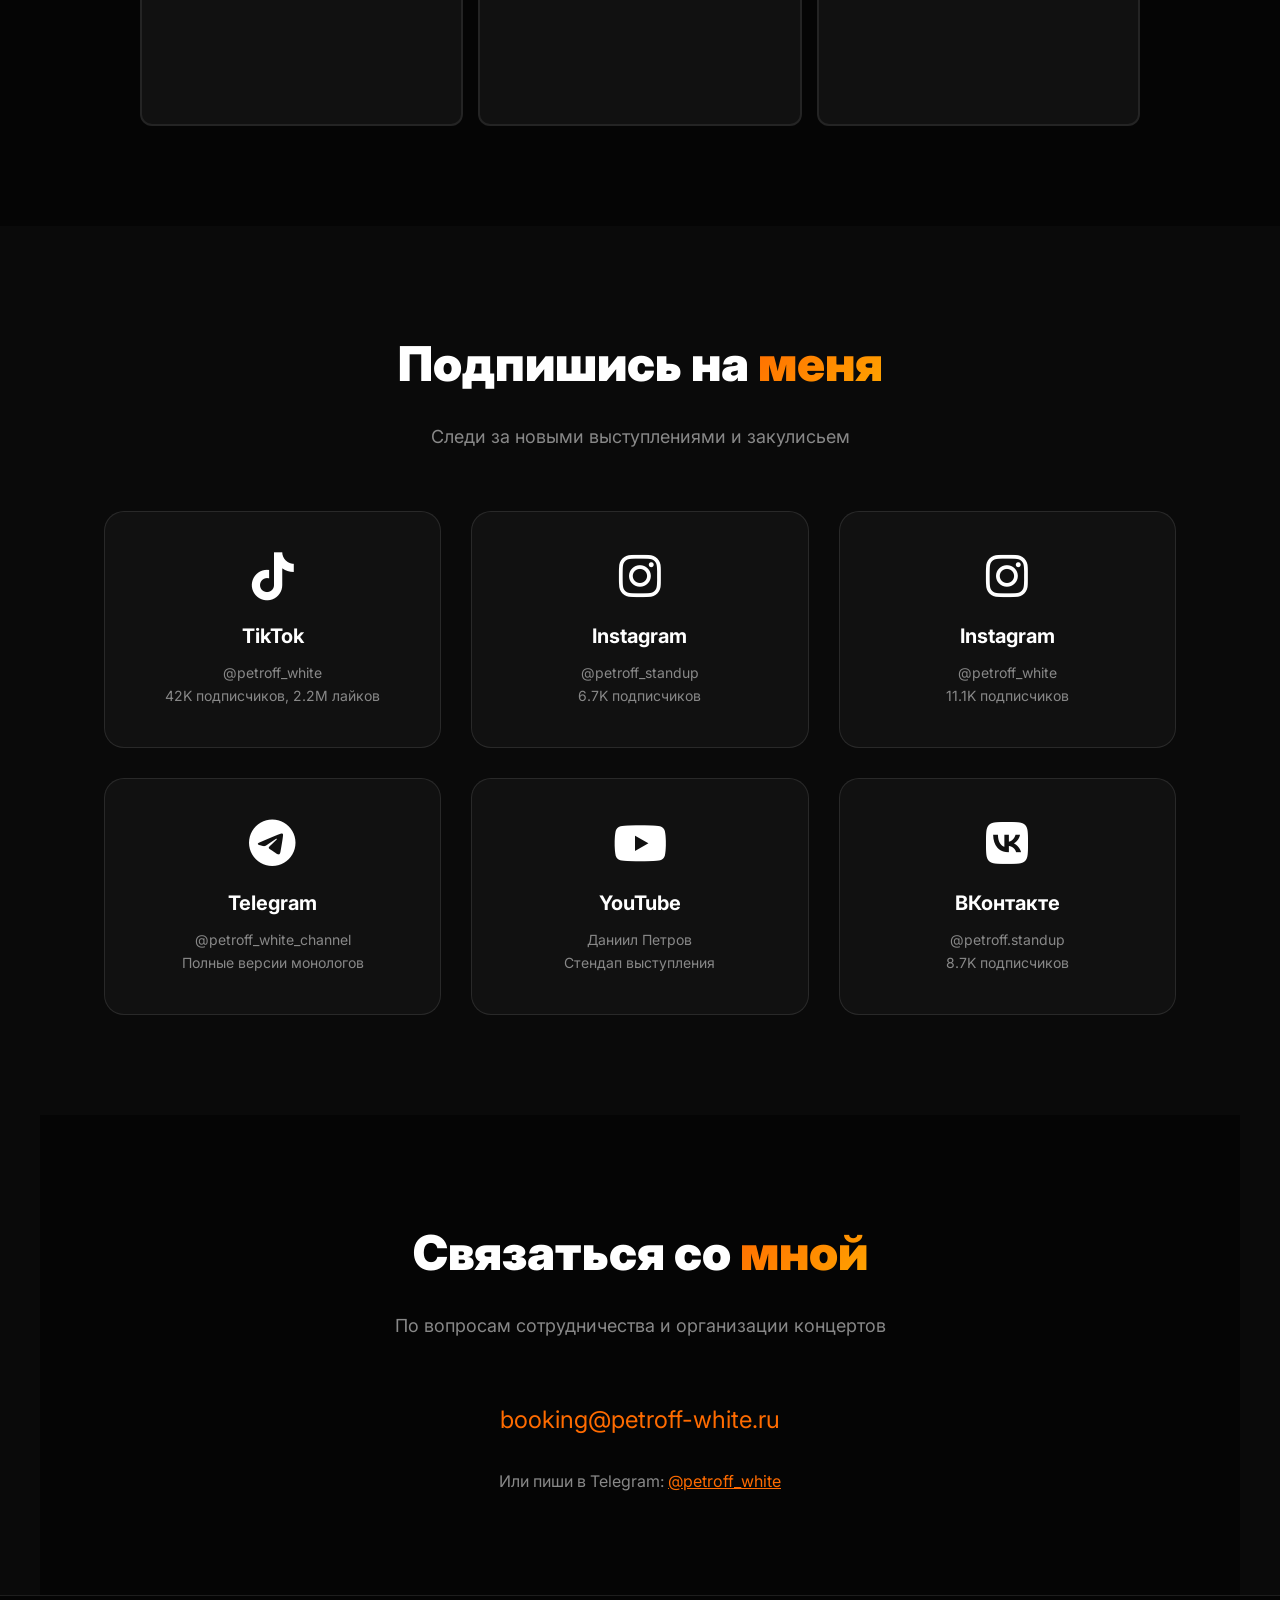
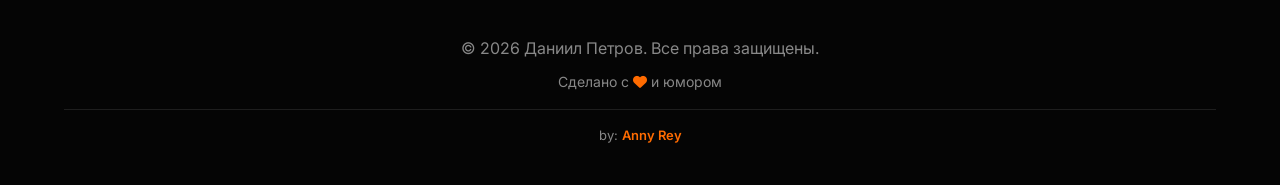
==== commit bd36d67f: "Add files via upload" ====
--- a/index.html
+++ b/index.html
@@ -363,7 +363,7 @@
     gap: 5px;
 }
 
-/* Gallery Section */
+/* Gallery Section - Square Grid */
 .gallery {
     padding: 100px 5%;
     background: var(--darker);
@@ -371,36 +371,43 @@
 
 .gallery-grid {
     display: grid;
-    grid-template-columns: repeat(auto-fit, minmax(300px, 1fr));
-    gap: 20px;
+    grid-template-columns: repeat(3, 1fr); /* Десктоп: 3 колонки */
+    gap: 15px;
     margin-top: 60px;
+    max-width: 1000px;
+    margin-left: auto;
+    margin-right: auto;
 }
 
 .gallery-item {
     position: relative;
-    border-radius: 15px;
+    border-radius: 12px;
     overflow: hidden;
-    aspect-ratio: 1;
+    aspect-ratio: 1 / 1;
     cursor: pointer;
-    border: 2px solid rgba(255, 107, 0, 0.2);
-    transition: all 0.3s;
-}
-
-.gallery-item:hover {
-    transform: translateY(-5px);
-    border-color: var(--primary);
-    box-shadow: 0 15px 40px rgba(255, 107, 0, 0.3);
+    border: 2px solid rgba(255, 255, 255, 0.08);
+    transition: all 0.3s ease;
+    background: var(--card-bg);
 }
 
 .gallery-item img {
     width: 100%;
     height: 100%;
     object-fit: cover;
-    transition: transform 0.3s;
+    transition: transform 0.4s ease, filter 0.3s ease;
+    filter: brightness(0.92);
+}
+
+.gallery-item:hover {
+    border-color: var(--primary);
+    transform: translateY(-5px);
+    box-shadow: 0 15px 35px rgba(255, 107, 0, 0.25);
+    z-index: 2;
 }
 
 .gallery-item:hover img {
-    transform: scale(1.1);
+    transform: scale(1.08);
+    filter: brightness(1);
 }
 
 .gallery-overlay {
@@ -409,12 +416,12 @@
     left: 0;
     right: 0;
     bottom: 0;
-    background: rgba(255, 107, 0, 0.8);
+    background: rgba(255, 107, 0, 0.75);
     display: flex;
     align-items: center;
     justify-content: center;
     opacity: 0;
-    transition: opacity 0.3s;
+    transition: opacity 0.3s ease;
 }
 
 .gallery-item:hover .gallery-overlay {
@@ -422,9 +429,42 @@
 }
 
 .gallery-overlay i {
-    font-size: 48px;
+    font-size: 32px;
     color: var(--light);
-}
+    transition: transform 0.3s;
+}
+
+.gallery-item:hover .gallery-overlay i {
+    transform: scale(1.2);
+}
+
+/* Планшет: 2 колонки (от 601px до 1024px) */
+@media (max-width: 1024px) {
+    .gallery-grid {
+        grid-template-columns: repeat(2, 1fr);
+        gap: 12px;
+    }
+}
+
+/* Телефон: 1 колонка (600px и меньше) */
+@media (max-width: 600px) {
+    .gallery-grid {
+        grid-template-columns: 1fr;
+        gap: 10px;
+        max-width: 400px;
+    }
+
+    .gallery-item {
+        border-radius: 8px;
+    }
+
+    .gallery-overlay i {
+        font-size: 28px;
+    }
+}
+
+
+
 
 /* Lightbox */
 .lightbox {
@@ -1331,62 +1371,85 @@
     </section>
 
     <!-- Gallery Section -->
-    <section class="gallery" id="gallery">
-        <div class="section-title">ФОТО <span>ГАЛЕРЕЯ</span></div>
-        <p class="section-subtitle">Моменты с концертов и закулисье</p>
-        
-        <div class="gallery-grid">
-            <div class="gallery-item" onclick="openLightbox(0)">
-                <img src="images/11.jpg" alt="Фото с выступления 1">
-                <div class="gallery-overlay">
-                    <i class="fas fa-search-plus"></i>
-                </div>
-            </div>
-
-            <div class="gallery-item" onclick="openLightbox(1)">
-                <img src="images/12.jpg" alt="Фото с выступления 2">
-                <div class="gallery-overlay">
-                    <i class="fas fa-search-plus"></i>
-                </div>
-            </div>
-
-            <div class="gallery-item" onclick="openLightbox(2)">
-                <img src="images/13.jpg" alt="Фото с выступления 3">
-                <div class="gallery-overlay">
-                    <i class="fas fa-search-plus"></i>
-                </div>
-            </div>
-
-            <div class="gallery-item" onclick="openLightbox(3)">
-                <img src="images/14.jpg" alt="Фото с выступления 4">
-                <div class="gallery-overlay">
-                    <i class="fas fa-search-plus"></i>
-                </div>
-            </div>
-
-            <div class="gallery-item" onclick="openLightbox(4)">
-                <img src="images/15.jpg" alt="Фото с выступления 5">
-                <div class="gallery-overlay">
-                    <i class="fas fa-search-plus"></i>
-                </div>
-            </div>
-
-            <div class="gallery-item" onclick="openLightbox(5)">
-                <img src="images/16.jpg" alt="Фото с выступления 6">
-                <div class="gallery-overlay">
-                    <i class="fas fa-search-plus"></i>
-                </div>
+<section class="gallery" id="gallery">
+    <h2 class="section-title">ФОТО <span>ГАЛЕРЕЯ</span></h2>
+    <p class="section-subtitle">Моменты с концертов и закулисье</p>
+    
+    <div class="gallery-grid">
+        <div class="gallery-item" onclick="openLightbox(0)">
+            <img src="images/11.jpg?quality=95" alt="Фото 1">
+            <div class="gallery-overlay">
+                <i class="fas fa-search-plus"></i>
             </div>
         </div>
-    </section>
+
+        <div class="gallery-item" onclick="openLightbox(1)">
+            <img src="images/12.jpg?quality=95" alt="Фото 2">
+            <div class="gallery-overlay">
+                <i class="fas fa-search-plus"></i>
+            </div>
+        </div>
+
+        <div class="gallery-item" onclick="openLightbox(2)">
+            <img src="images/13.jpg?quality=95" alt="Фото 3">
+            <div class="gallery-overlay">
+                <i class="fas fa-search-plus"></i>
+            </div>
+        </div>
+
+        <div class="gallery-item" onclick="openLightbox(3)">
+            <img src="images/14.jpg?quality=95" alt="Фото 4">
+            <div class="gallery-overlay">
+                <i class="fas fa-search-plus"></i>
+            </div>
+        </div>
+
+        <div class="gallery-item" onclick="openLightbox(4)">
+            <img src="images/15.jpg?quality=95" alt="Фото 5">
+            <div class="gallery-overlay">
+                <i class="fas fa-search-plus"></i>
+            </div>
+        </div>
+
+        <div class="gallery-item" onclick="openLightbox(5)">
+            <img src="images/16.jpg?quality=95" alt="Фото 6">
+            <div class="gallery-overlay">
+                <i class="fas fa-search-plus"></i>
+            </div>
+        </div>
+
+        <div class="gallery-item" onclick="openLightbox(6)">
+            <img src="images/17.jpg?quality=95" alt="Фото 7">
+            <div class="gallery-overlay">
+                <i class="fas fa-search-plus"></i>
+            </div>
+        </div>
+
+        <div class="gallery-item" onclick="openLightbox(7)">
+            <img src="images/18.jpg?quality=95" alt="Фото 8">
+            <div class="gallery-overlay">
+                <i class="fas fa-search-plus"></i>
+            </div>
+        </div>
+
+        <div class="gallery-item" onclick="openLightbox(8)">
+            <img src="images/19.jpg?quality=95" alt="Фото 9">
+            <div class="gallery-overlay">
+                <i class="fas fa-search-plus"></i>
+            </div>
+        </div>
+    </div>
+</section>
 
     <!-- Lightbox -->
-    <div class="lightbox" id="lightbox">
-        <span class="lightbox-close" onclick="closeLightbox()">&times;</span>
-        <span class="lightbox-prev" onclick="changeImage(-1)">&#10094;</span>
-        <span class="lightbox-next" onclick="changeImage(1)">&#10095;</span>
-        <img src="" alt="Увеличенное фото" id="lightbox-img">
-    </div>
+<div class="lightbox" id="lightbox">
+    <span class="lightbox-close" onclick="closeLightbox()">&times;</span>
+    <span class="lightbox-prev" onclick="changeImage(-1)">&#10094;</span>
+    <span class="lightbox-next" onclick="changeImage(1)">&#10095;</span>
+    <img src="" alt="Увеличенное фото" id="lightbox-img">
+    <div class="lightbox-dots" id="lightbox-dots"></div>
+</div>
+
 
     <!-- Quotes Section 
     <section class="quotes" id="quotes">
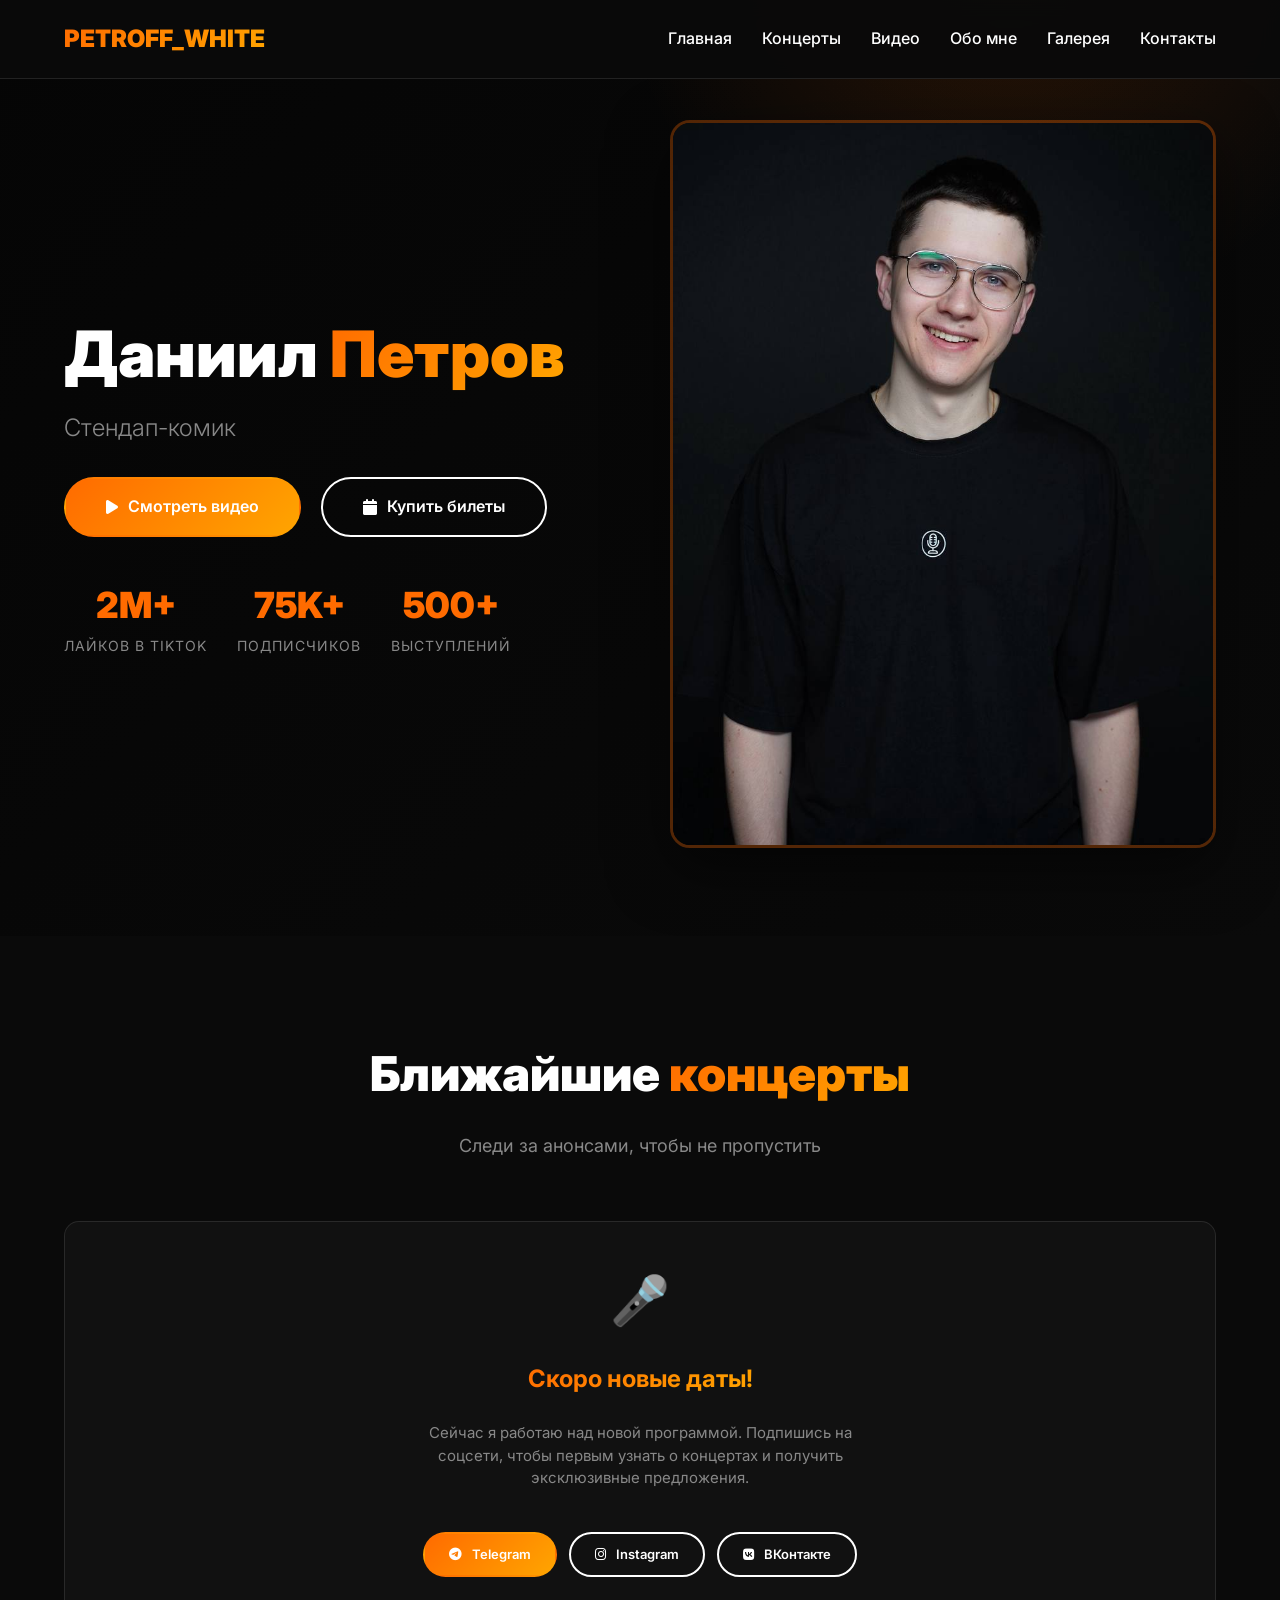
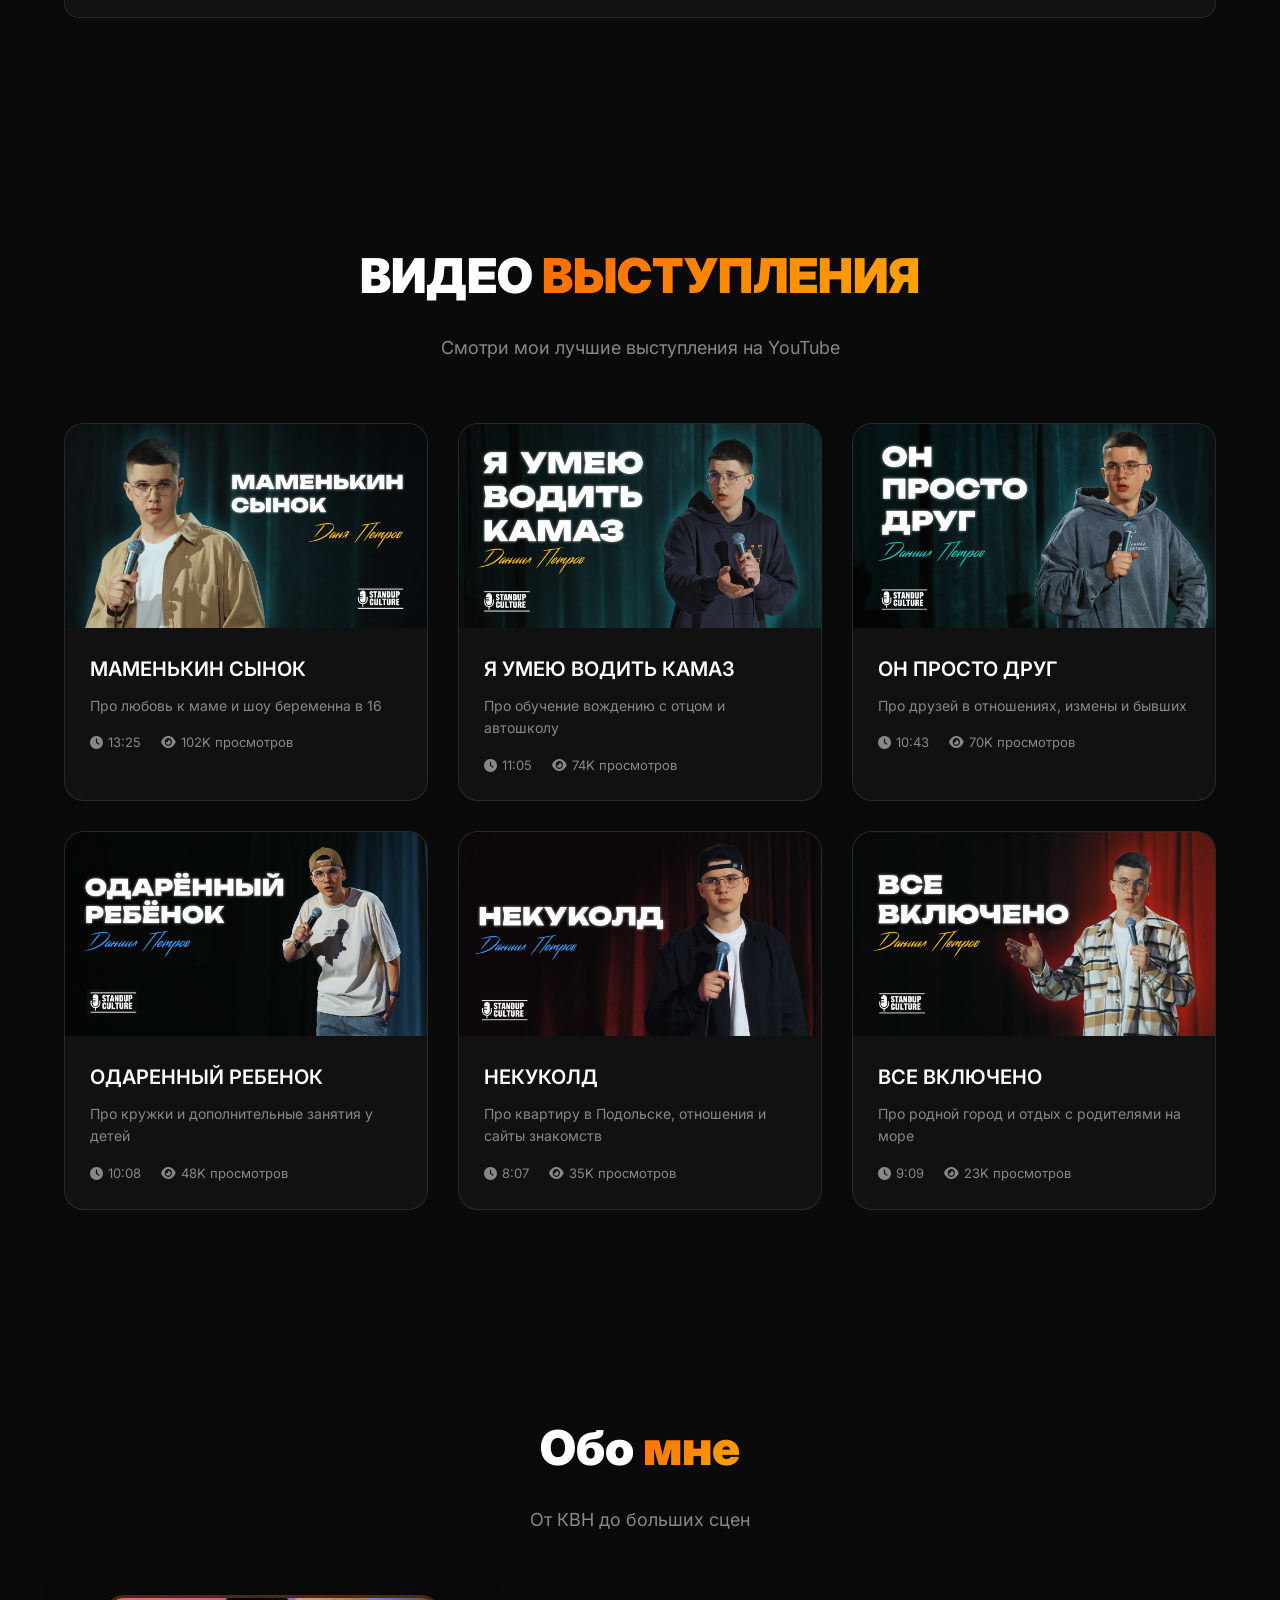
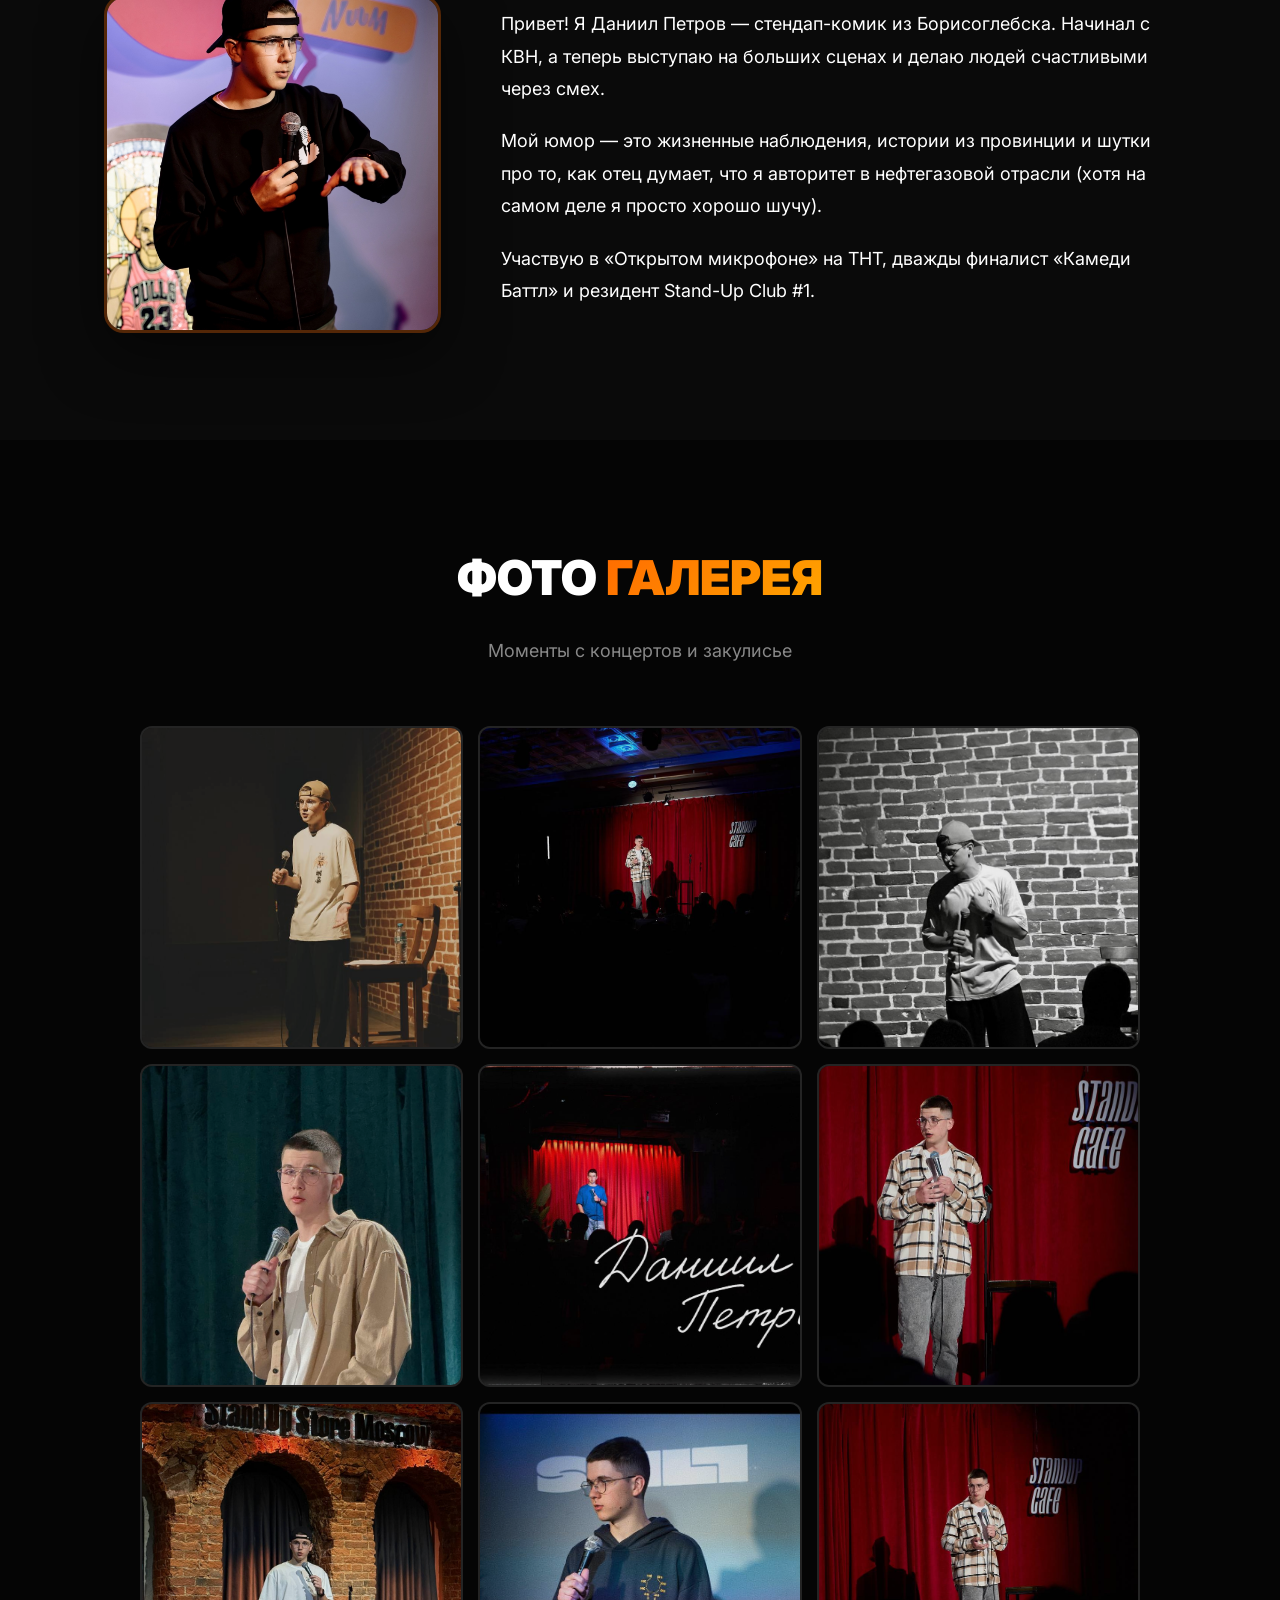
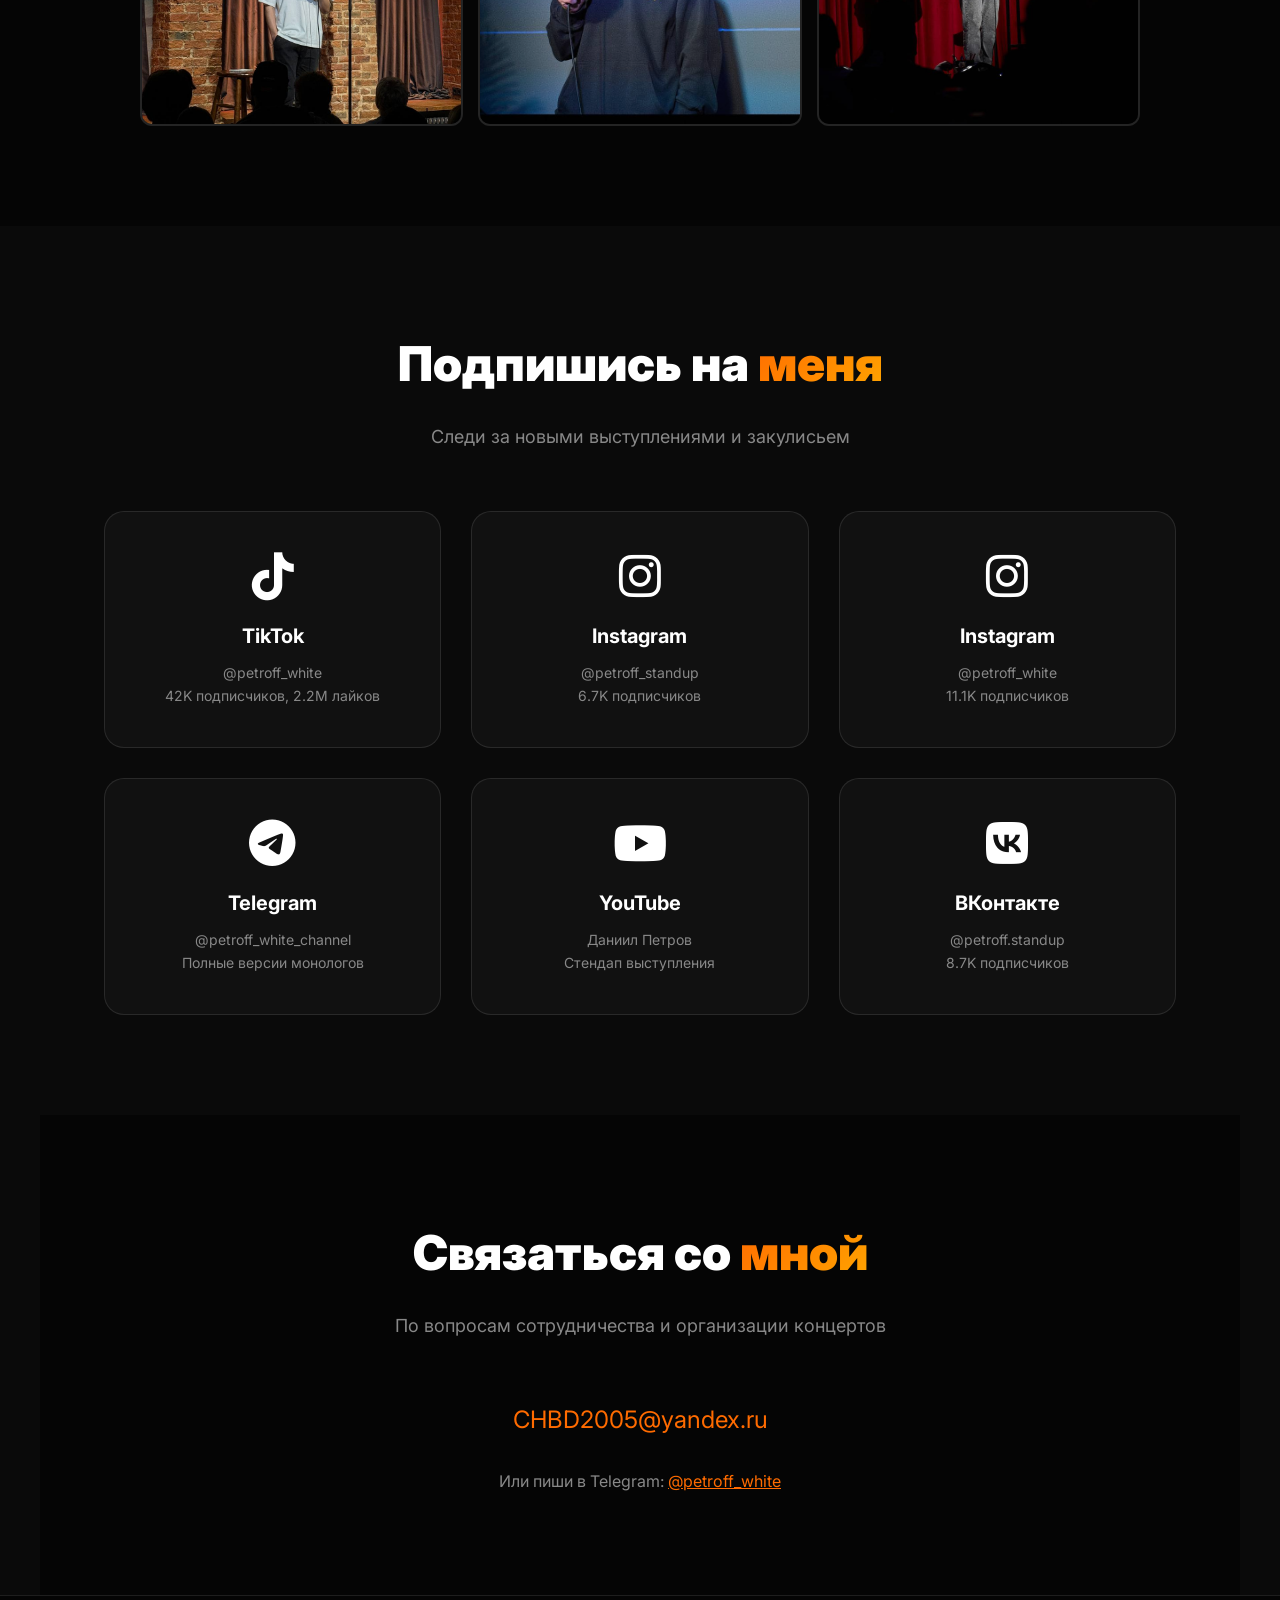
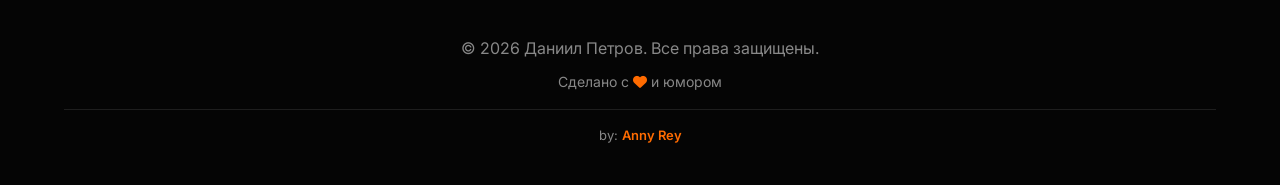
==== commit f35036de: "Add files via upload" ====
--- a/index.html
+++ b/index.html
@@ -1541,7 +1541,7 @@
             <h2 class="section-title">Связаться со <span>мной</span></h2>
             <p class="section-subtitle">По вопросам сотрудничества и организации концертов</p>
             
-            <a href="mailto:booking@petroff-white.ru" class="contact-email">booking@petroff-white.ru</a>
+            <a href="mailto:CHBD2005@yandex.ru" class="contact-email">CHBD2005@yandex.ru</a>
             
             <p style="color: var(--gray); margin-top: 30px;">
                 Или пиши в Telegram: <a href="https://t.me/petroff_white" style="color: var(--primary);">@petroff_white</a>
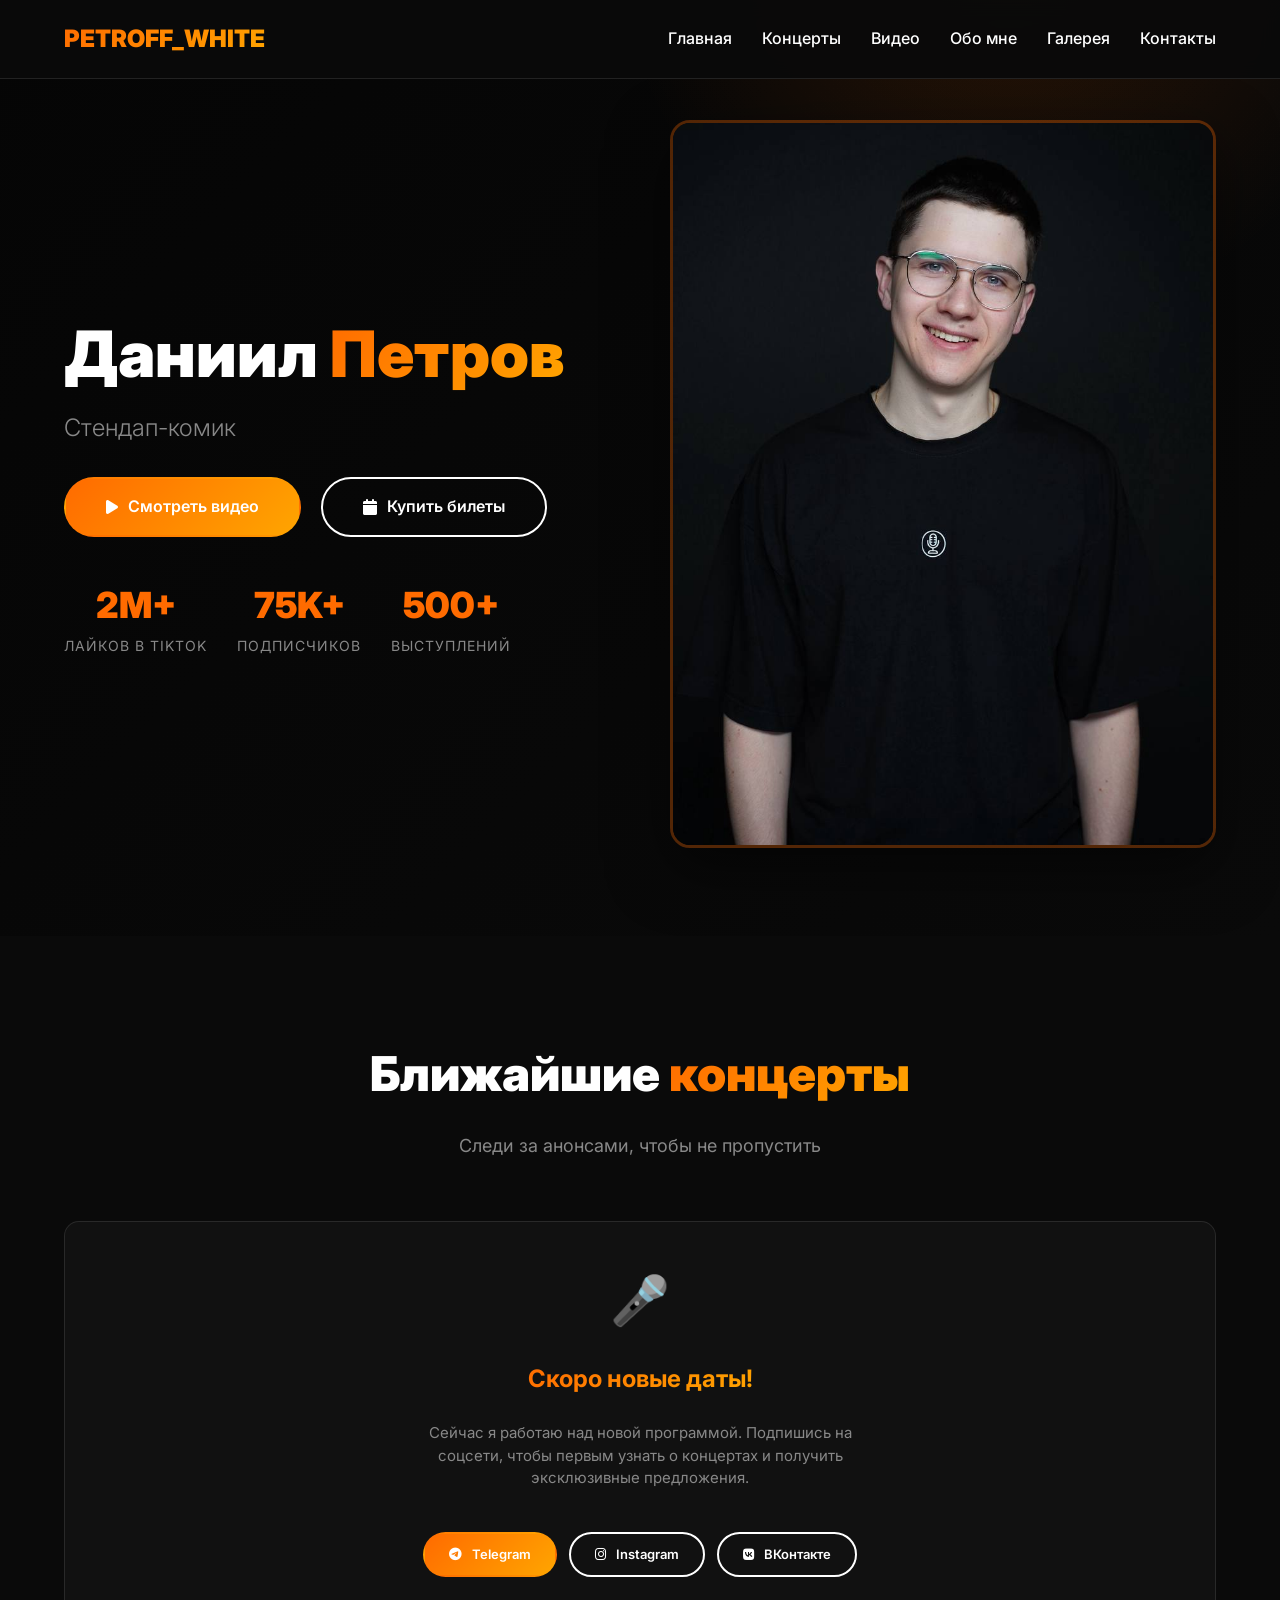
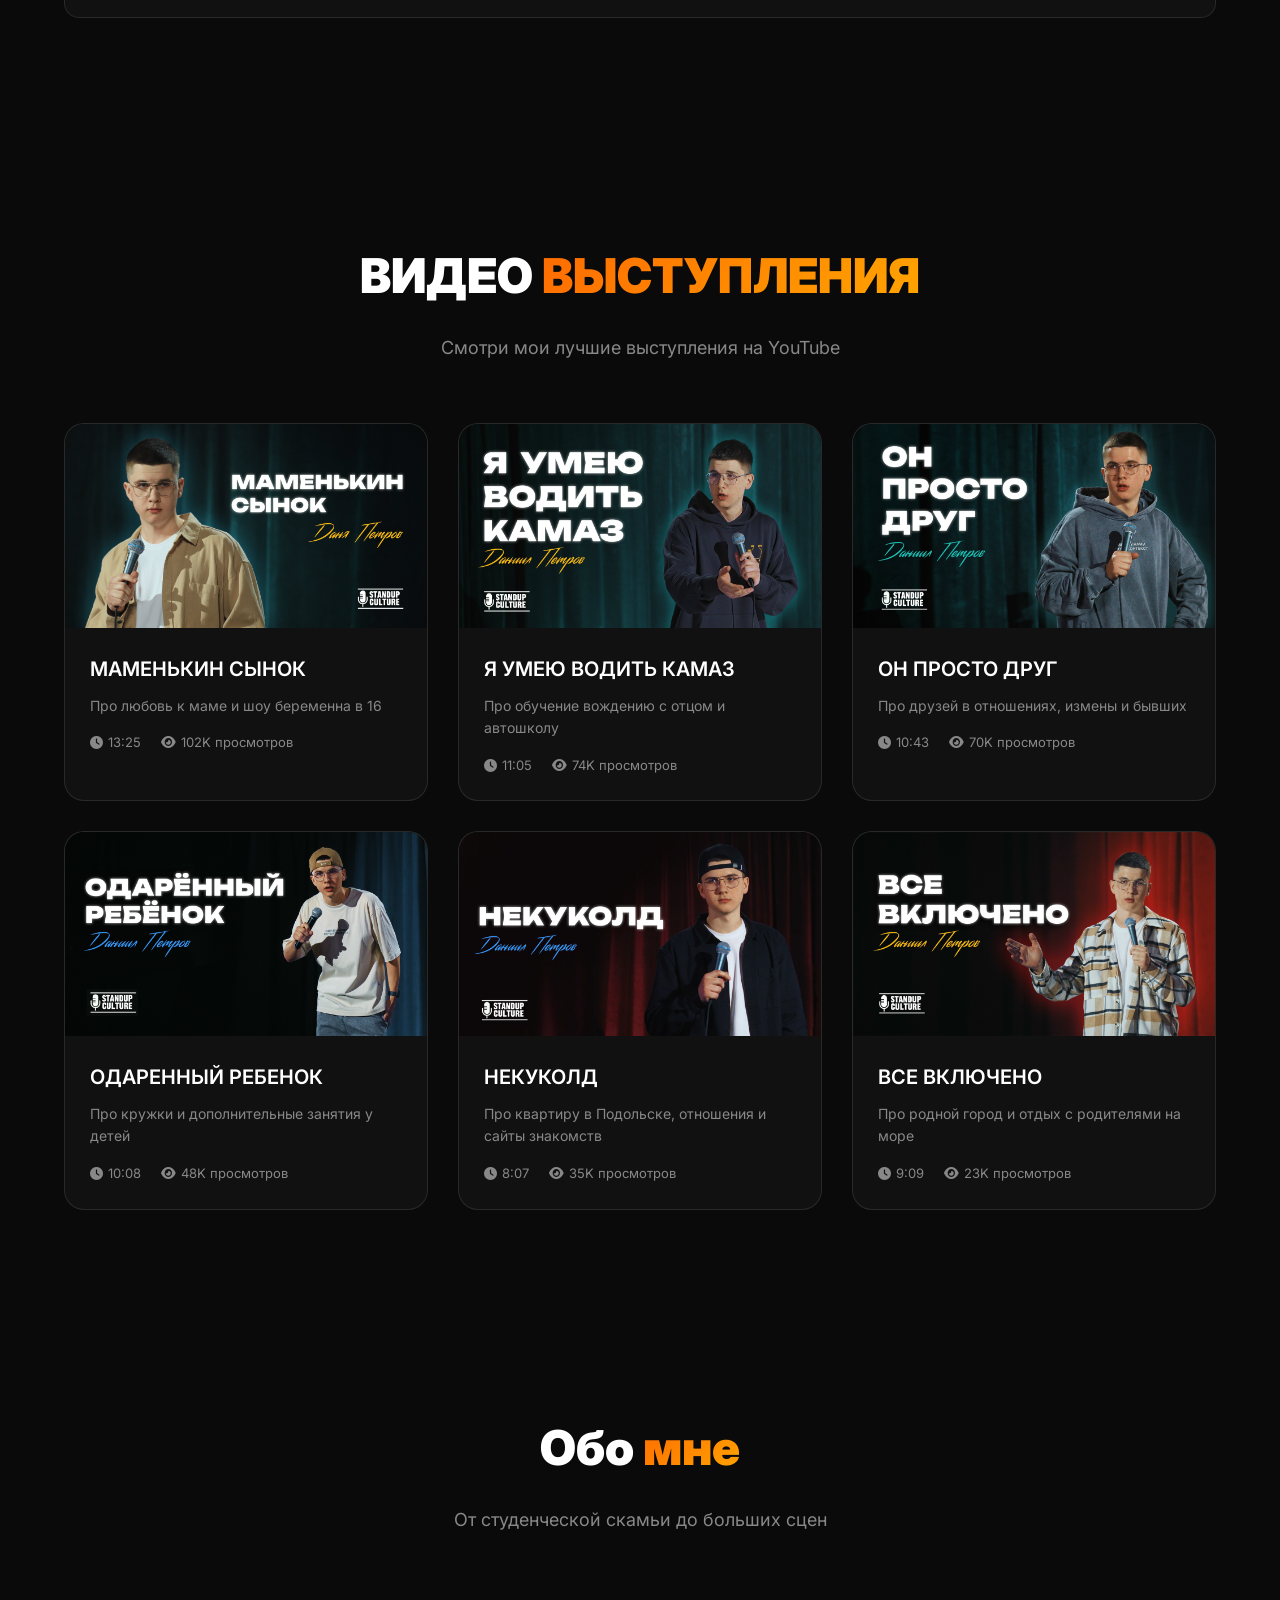
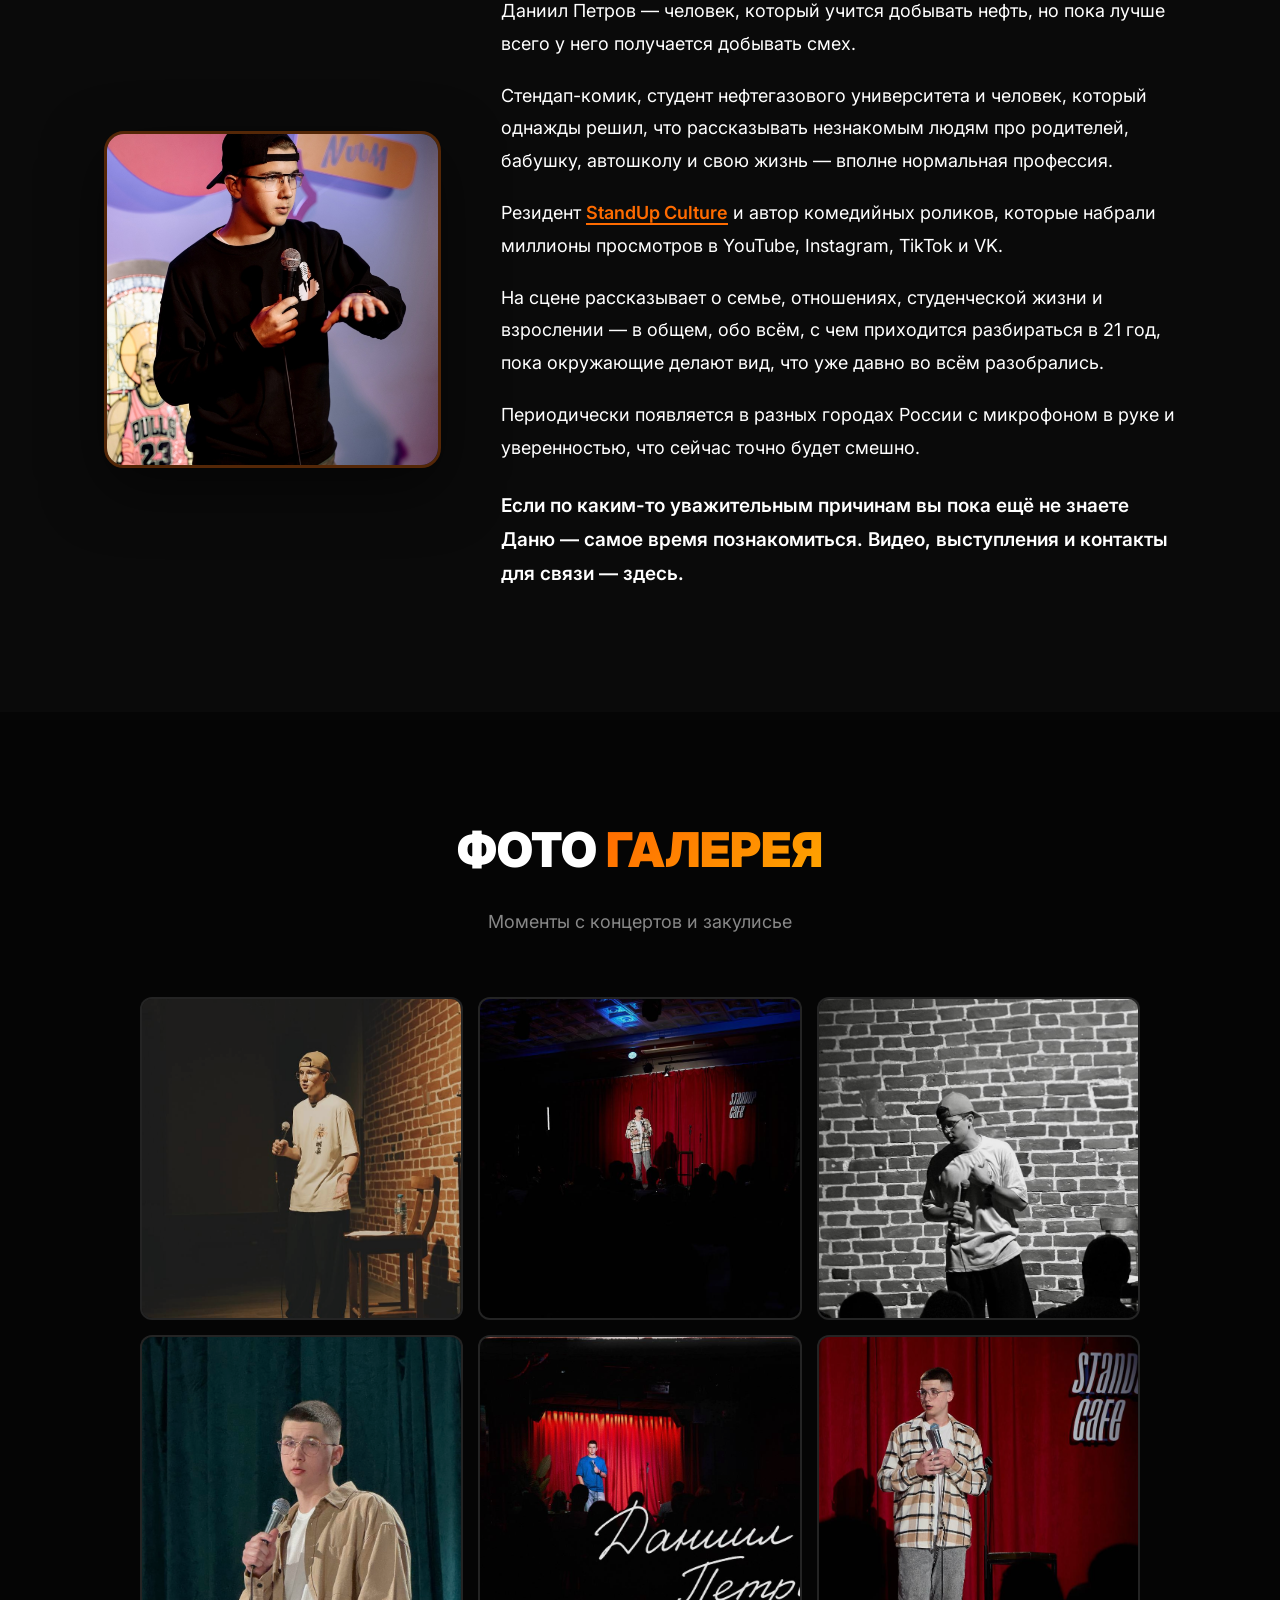
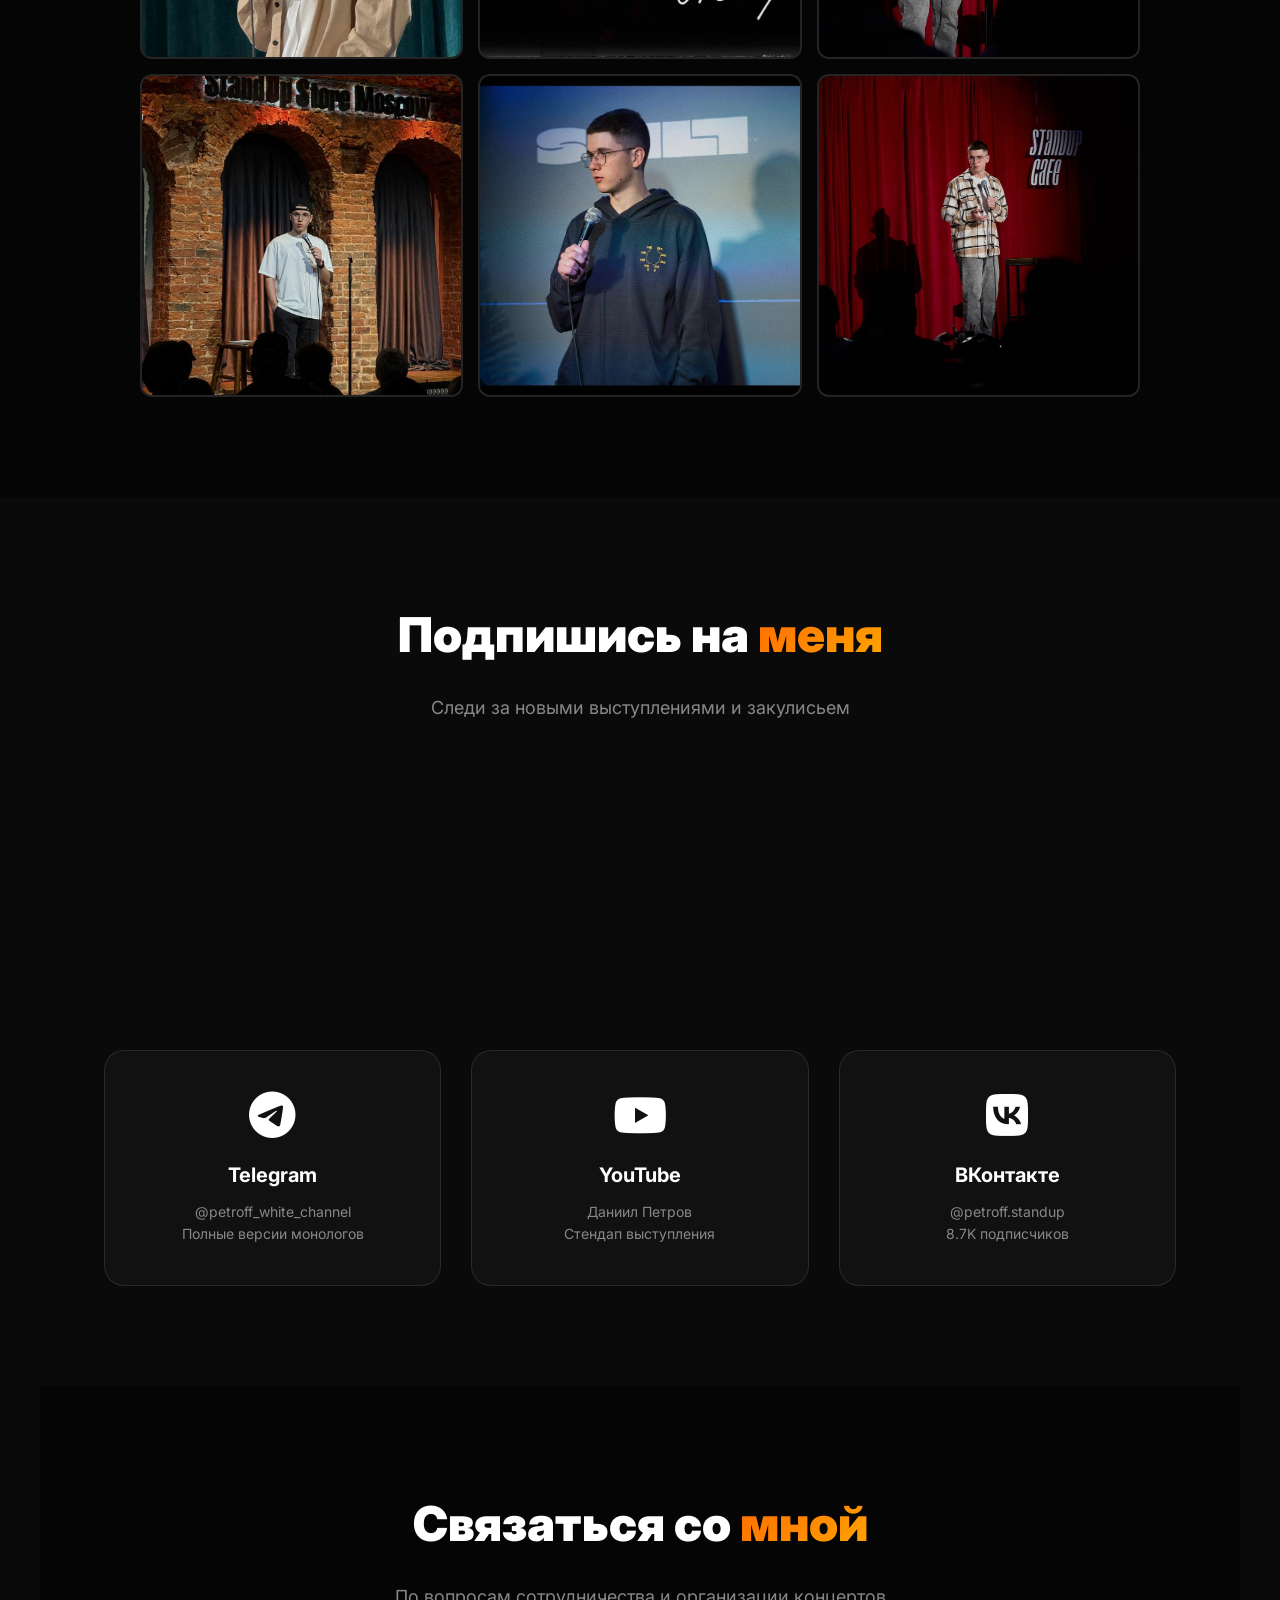
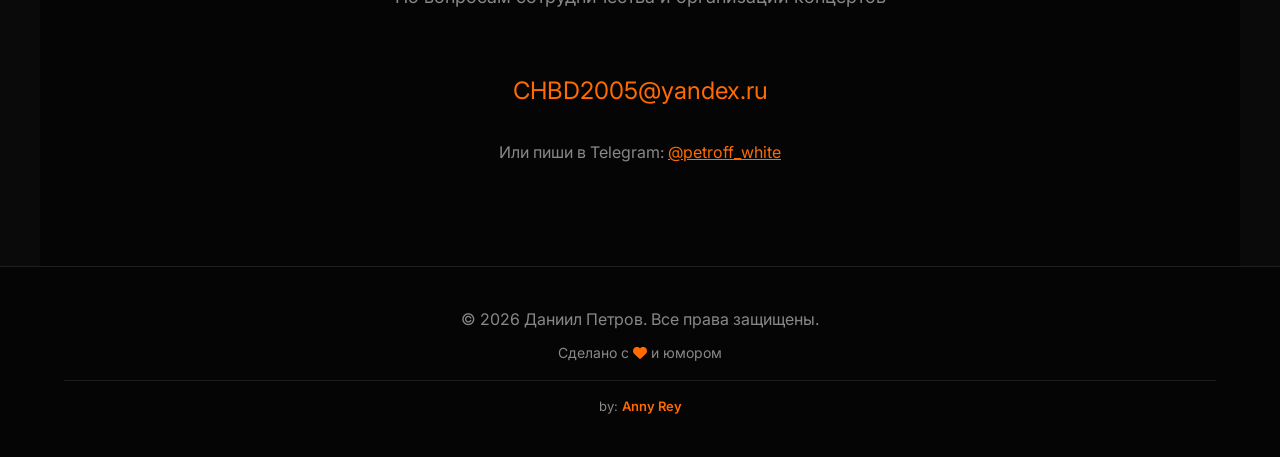
==== commit 7507840e: "Add files via upload" ====
--- a/index.html
+++ b/index.html
@@ -1349,10 +1349,10 @@
         </div>
     </section>-->
 
-    <!-- About Section -->
+        <!-- About Section -->
     <section class="section" id="about">
         <h2 class="section-title">Обо <span>мне</span></h2>
-        <p class="section-subtitle">От КВН до больших сцен</p>
+        <p class="section-subtitle">От студенческой скамьи до больших сцен</p>
         
         <div class="about-content">
             <div class="about-image">
@@ -1360,15 +1360,23 @@
             </div>
             
             <div class="about-text">
-                <p>Привет! Я Даниил Петров — стендап-комик из Борисоглебска. Начинал с КВН, а теперь выступаю на больших сценах и делаю людей счастливыми через смех.</p>
+                <p>Даниил Петров — человек, который учится добывать нефть, но пока лучше всего у него получается добывать смех.</p>
                 
-                <p>Мой юмор — это жизненные наблюдения, истории из провинции и шутки про то, как отец думает, что я авторитет в нефтегазовой отрасли (хотя на самом деле я просто хорошо шучу).</p>
+                <p>Стендап-комик, студент нефтегазового университета и человек, который однажды решил, что рассказывать незнакомым людям про родителей, бабушку, автошколу и свою жизнь — вполне нормальная профессия.</p>
                 
-                <p>Участвую в «Открытом микрофоне» на ТНТ, дважды финалист «Камеди Баттл» и резидент Stand-Up Club #1.</p>
-
+                <p>Резидент <a href="https://standupculture.ru/?ysclid=muic3mt3cg537181517" target="_blank" rel="noopener noreferrer" style="color: var(--primary); font-weight: 600; text-decoration: none; border-bottom: 2px solid var(--primary); transition: all 0.3s;">StandUp Culture</a> и автор комедийных роликов, которые набрали миллионы просмотров в YouTube, Instagram, TikTok и VK.</p>
+
+                <p>На сцене рассказывает о семье, отношениях, студенческой жизни и взрослении — в общем, обо всём, с чем приходится разбираться в 21 год, пока окружающие делают вид, что уже давно во всём разобрались.</p>
+
+                <p>Периодически появляется в разных городах России с микрофоном в руке и уверенностью, что сейчас точно будет смешно.</p>
+
+                <p style="margin-top: 25px; font-weight: 600; color: var(--light); font-size: 19px;">
+                    Если по каким-то уважительным причинам вы пока ещё не знаете Даню — самое время познакомиться. Видео, выступления и контакты для связи — здесь.
+                </p>
             </div>
         </div>
     </section>
+
 
     <!-- Gallery Section -->
 <section class="gallery" id="gallery">
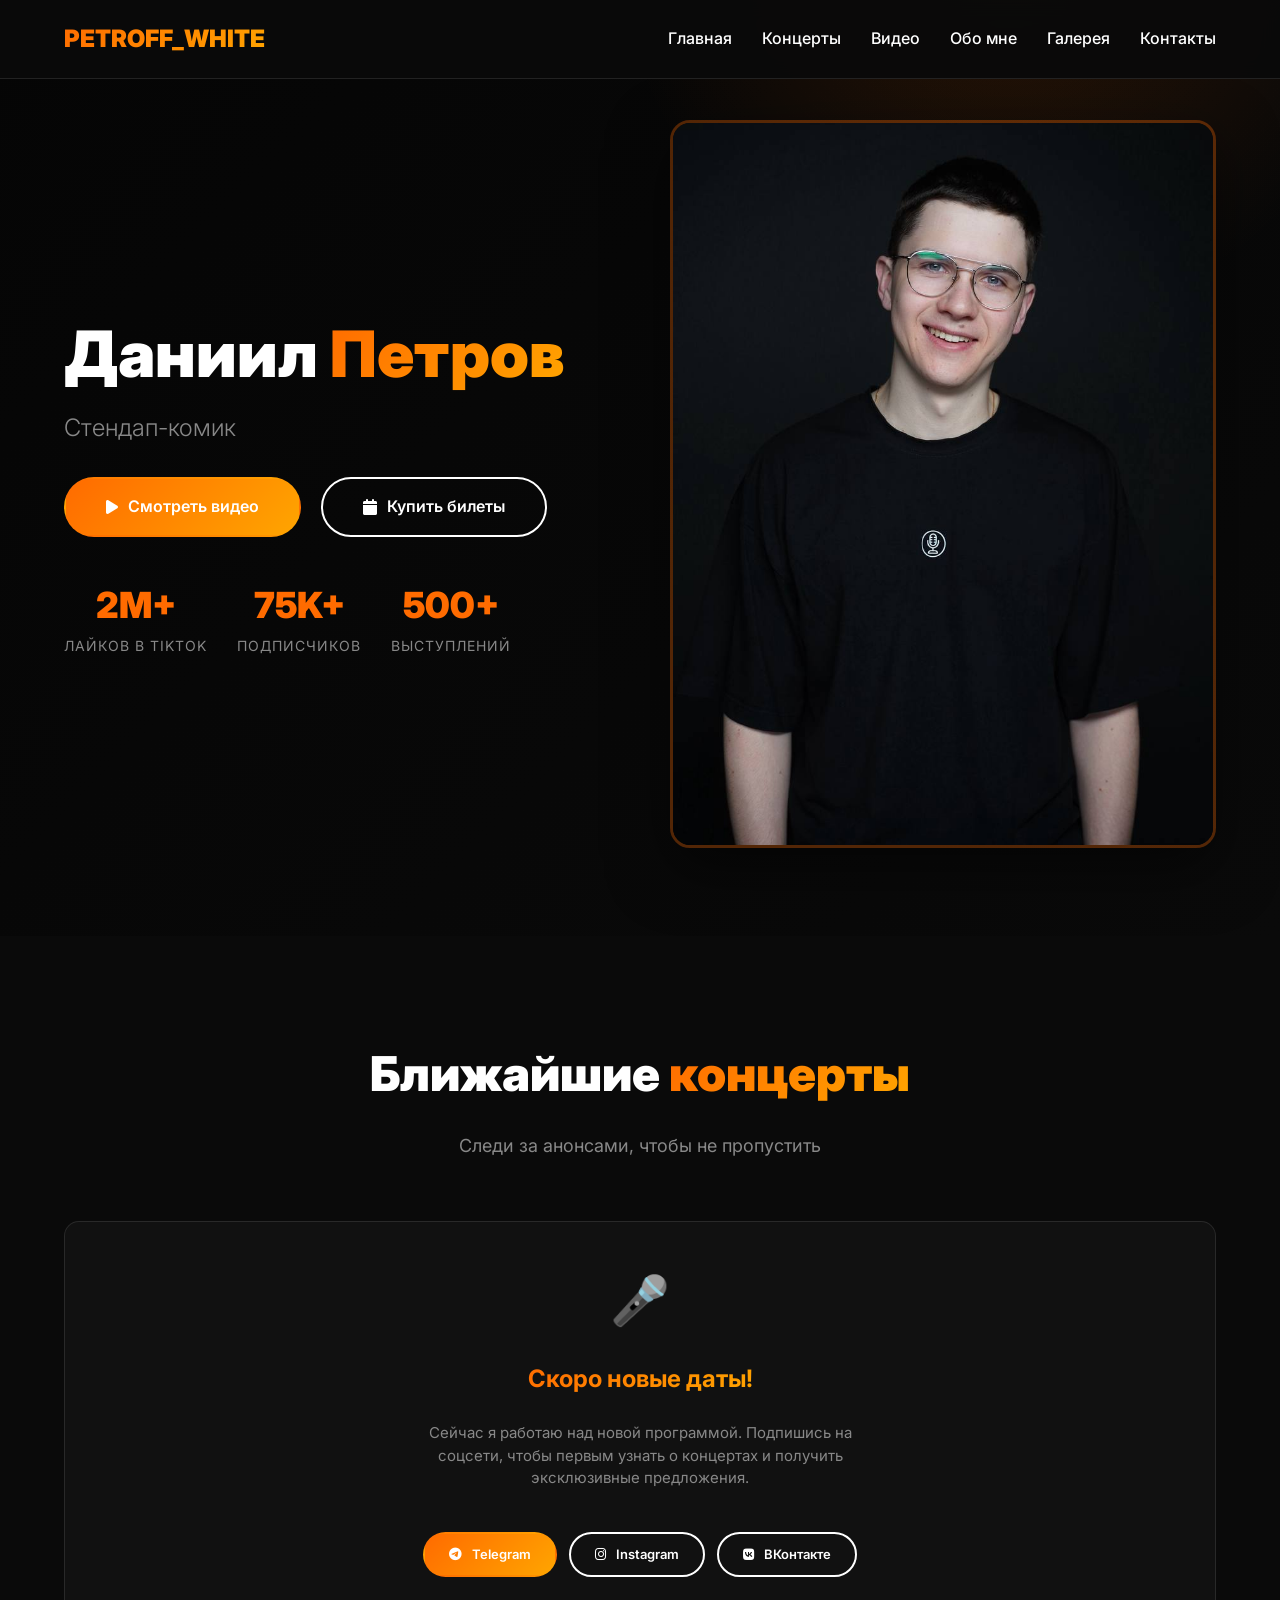
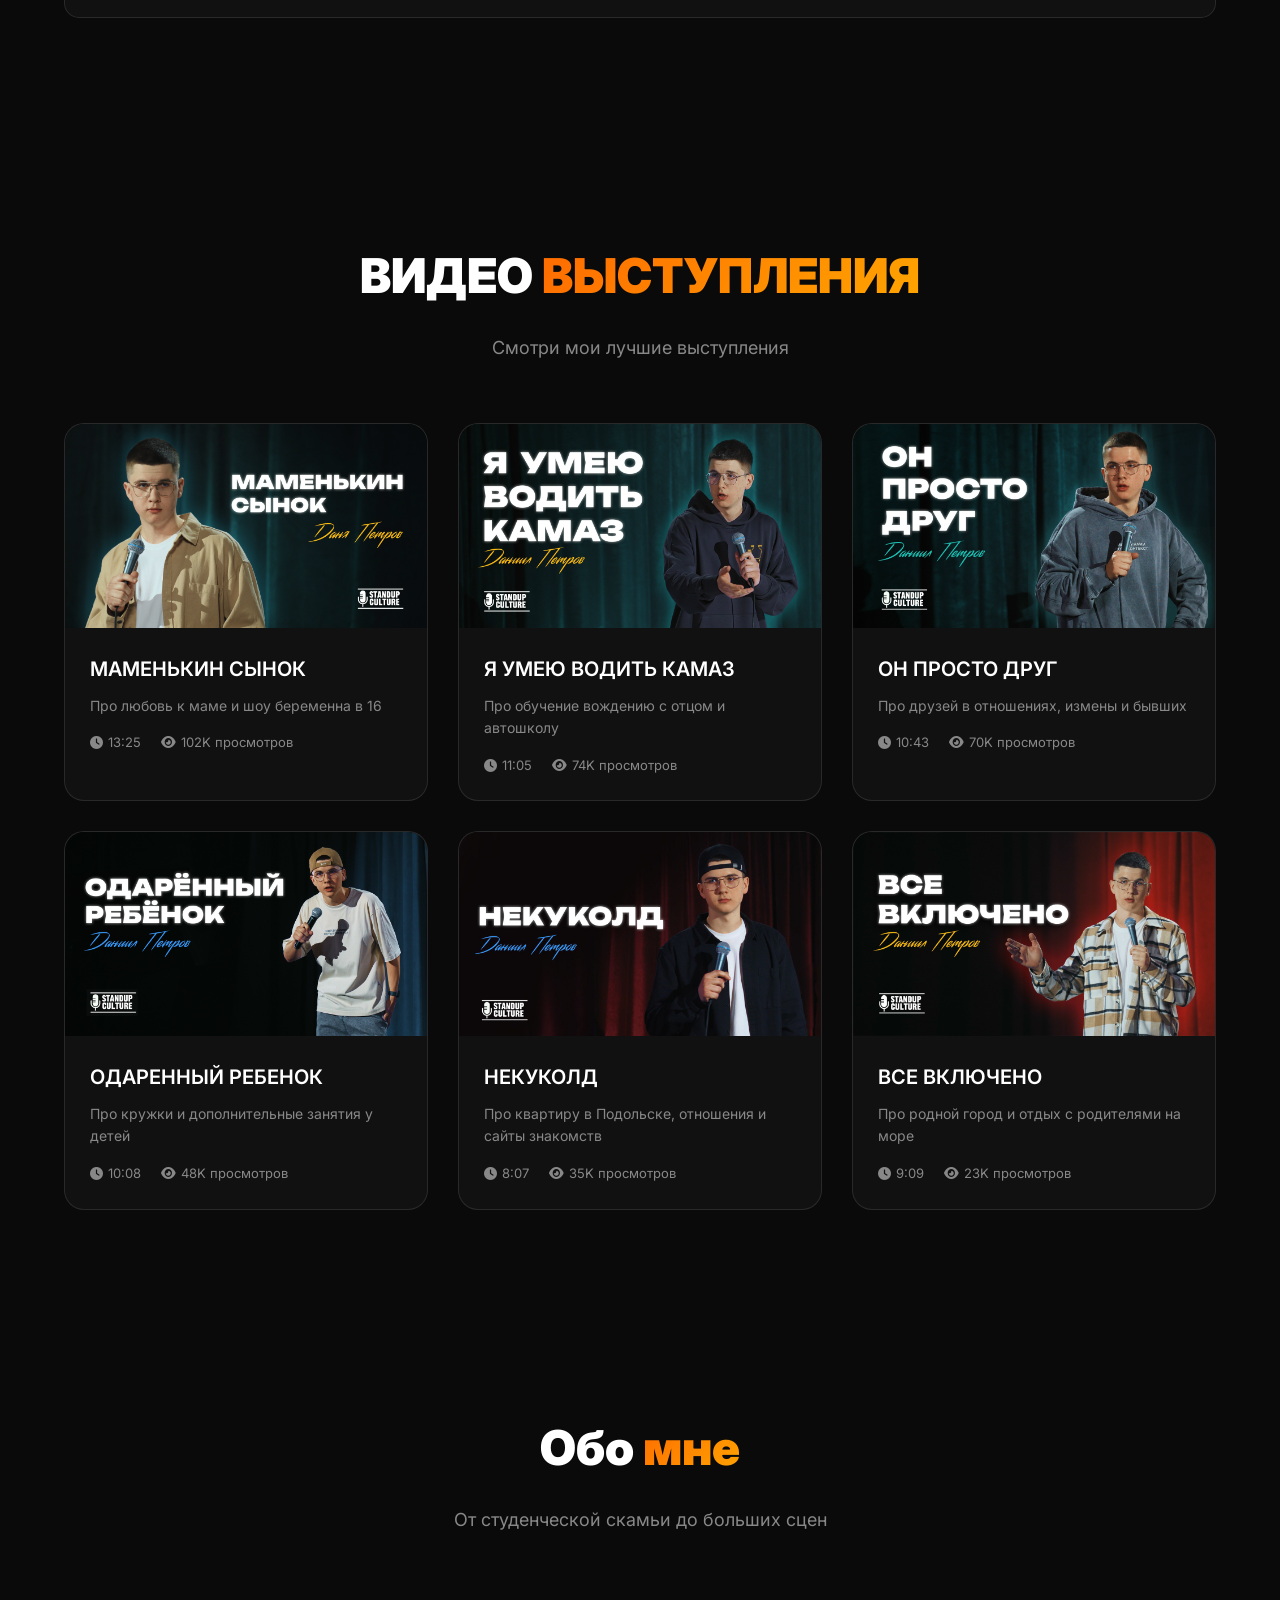
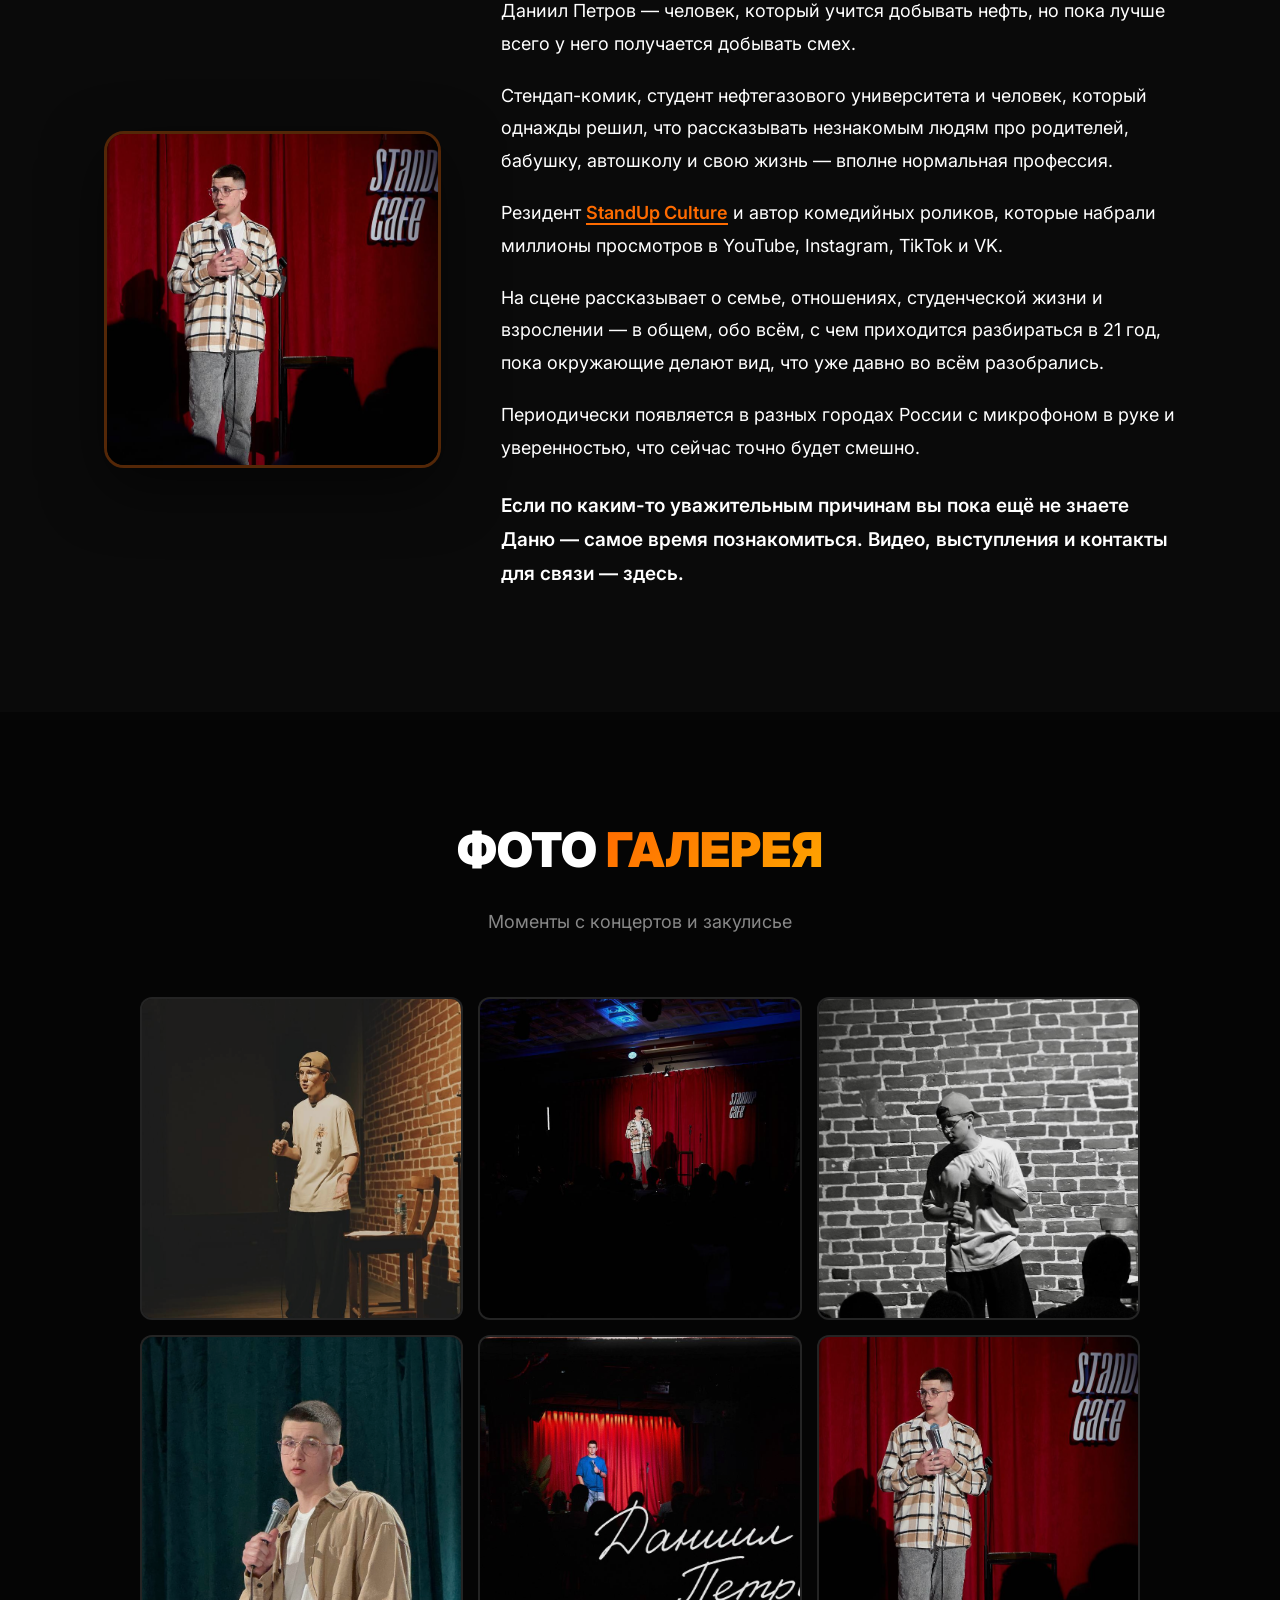
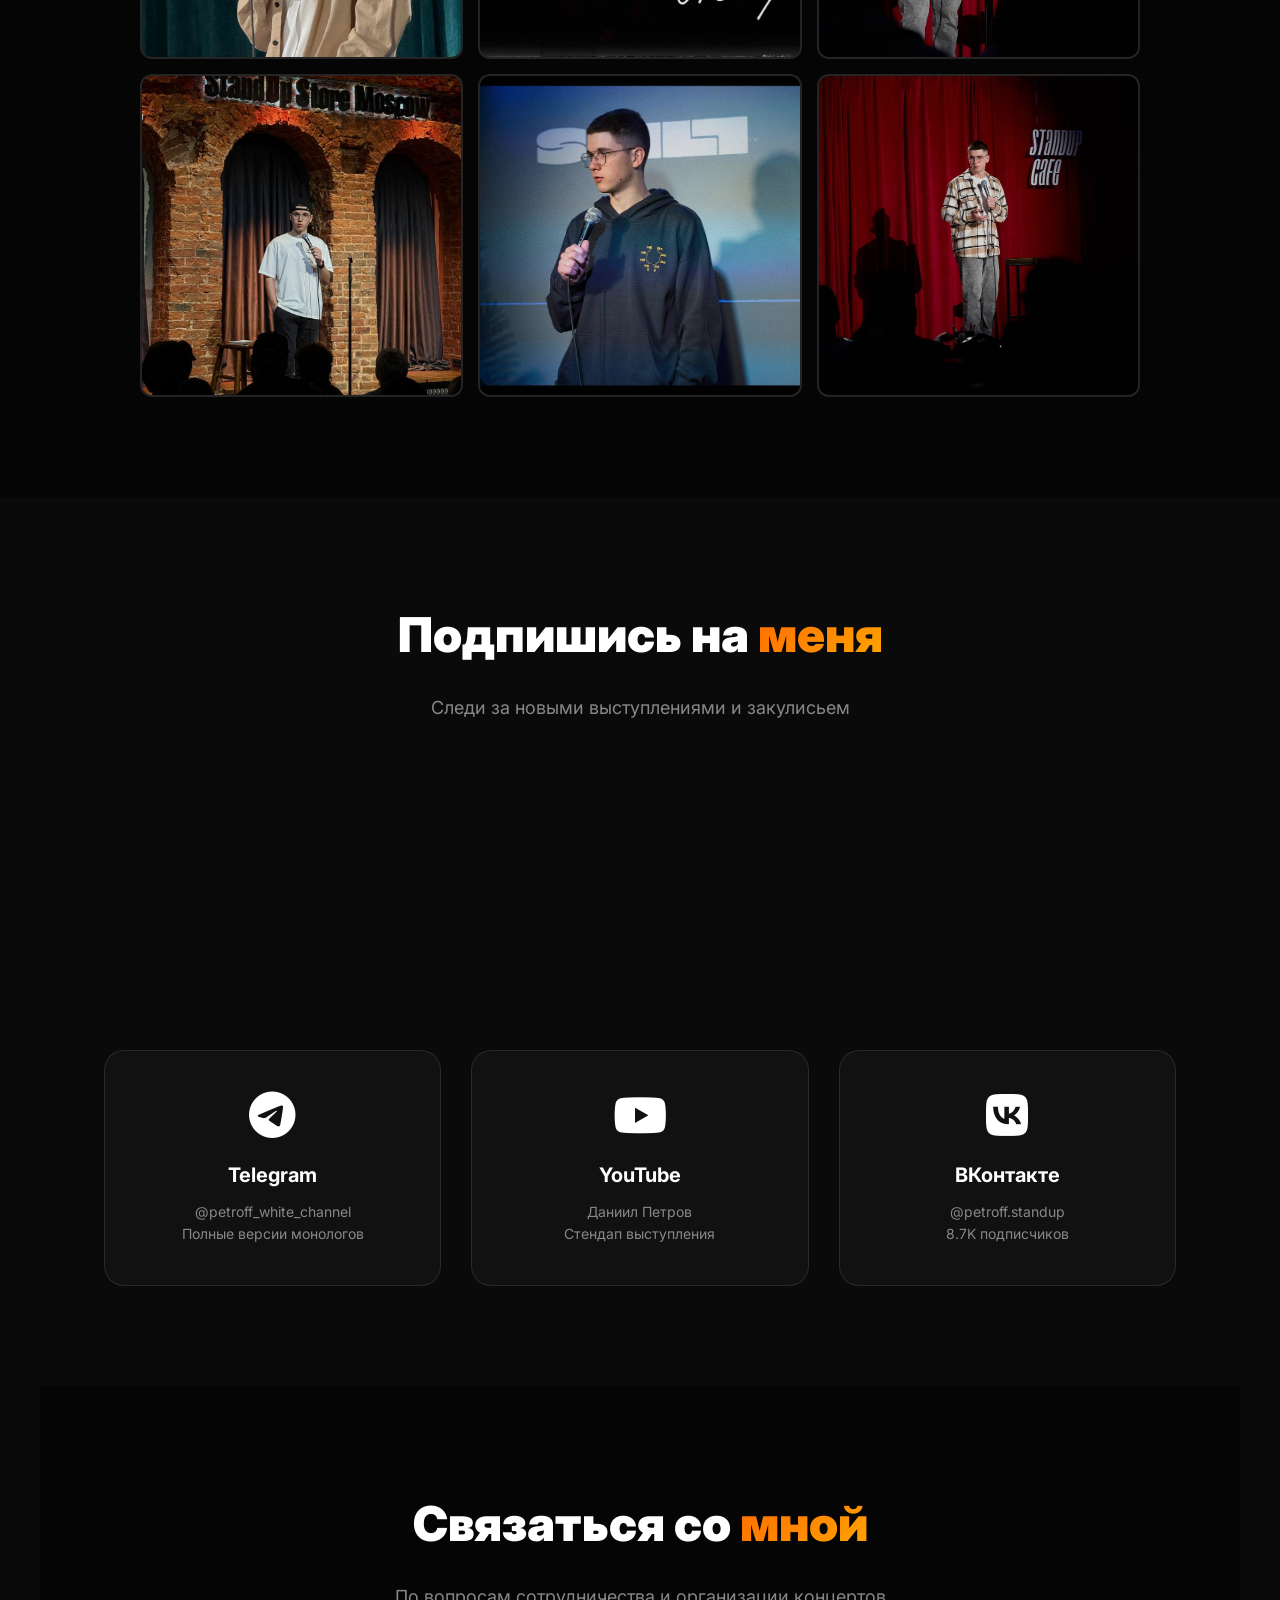
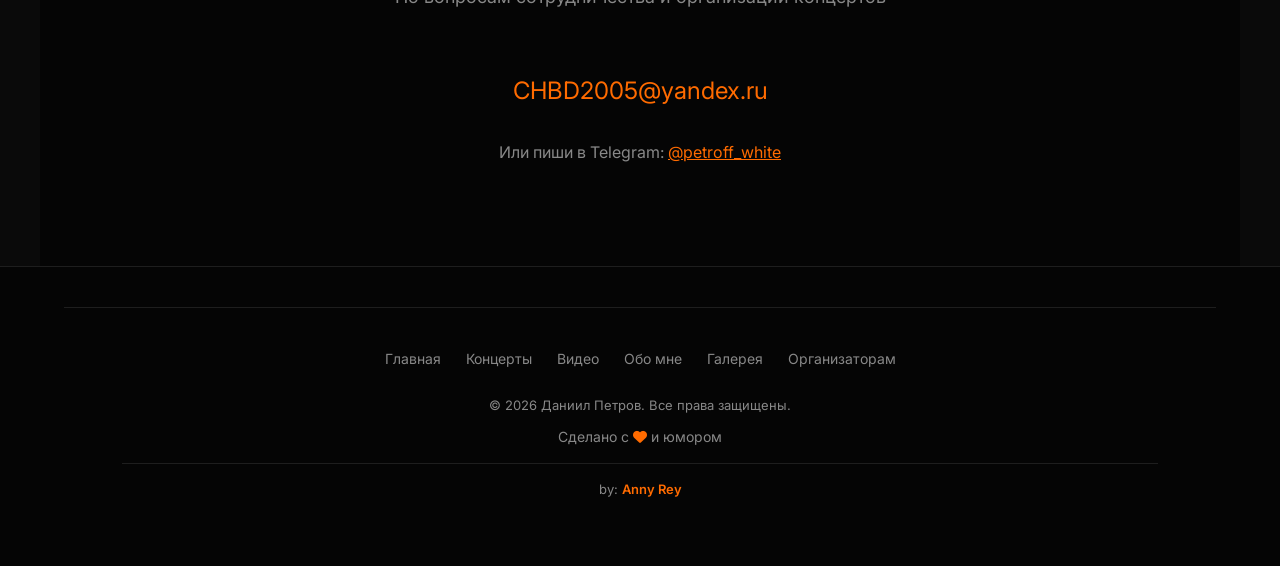
==== commit 499be624: "Add files via upload" ====
--- a/index.html
+++ b/index.html
@@ -4,7 +4,14 @@
     <meta charset="UTF-8">
     <meta name="viewport" content="width=device-width, initial-scale=1.0">
     <title>Даниил Петров | Стендап-комик</title>
-    <meta name="description" content="Официальный сайт стендап-комика Даниила Петрова. Участник Открытого микрофона ТНТ, финалист Камеди Баттл">
+    <!-- Open Graph для красивого превью в соцсетях и мессенджерах -->
+<meta property="og:type" content="website">
+<meta property="og:title" content="Даниил Петров | Стендап-комик">
+<meta property="og:description" content="Человек, который учится добывать нефть, но пока лучше всего у него получается добывать смех. Резидент StandUp Culture.">
+<meta property="og:url" content="https://petroffwhite.com">
+<meta property="og:image" content="https://petroffwhite.com/images/2.jpg">
+<meta property="og:site_name" content="Даниил Петров">
+<meta property="og:locale" content="ru_RU">
     
     <!-- Fonts -->
     <link rel="preconnect" href="https://fonts.googleapis.com">
@@ -1017,6 +1024,296 @@
     border-bottom: 1px solid rgba(255, 255, 255, 0.1);
     gap: 15px;
     z-index: 999;
+}
+
+
+/* Модальное окно для видео */
+.video-modal {
+    display: none;
+    position: fixed;
+    z-index: 3000;
+    left: 0;
+    top: 0;
+    width: 100%;
+    height: 100%;
+    background: rgba(0, 0, 0, 0.9);
+    backdrop-filter: blur(8px);
+    align-items: center;
+    justify-content: center;
+}
+
+.video-modal.active {
+    display: flex;
+    animation: fadeIn 0.3s ease;
+}
+
+@keyframes fadeIn {
+    from { opacity: 0; }
+    to { opacity: 1; }
+}
+
+.video-modal-content {
+    background: var(--card-bg);
+    padding: 40px;
+    border-radius: 20px;
+    max-width: 500px;
+    width: 90%;
+    position: relative;
+    border: 2px solid rgba(255, 107, 0, 0.3);
+    box-shadow: 0 20px 60px rgba(0, 0, 0, 0.5);
+    animation: slideUp 0.3s ease;
+}
+
+@keyframes slideUp {
+    from { 
+        transform: translateY(50px);
+        opacity: 0;
+    }
+    to { 
+        transform: translateY(0);
+        opacity: 1;
+    }
+}
+
+.video-modal-close {
+    position: absolute;
+    top: 15px;
+    right: 20px;
+    font-size: 32px;
+    color: var(--gray);
+    cursor: pointer;
+    transition: color 0.3s;
+    line-height: 1;
+}
+
+.video-modal-close:hover {
+    color: var(--primary);
+}
+
+.video-modal-content h3 {
+    font-size: 24px;
+    margin-bottom: 30px;
+    text-align: center;
+    color: var(--light);
+}
+
+.video-modal-buttons {
+    display: flex;
+    gap: 15px;
+    justify-content: center;
+}
+
+.modal-btn {
+    flex: 1;
+    padding: 15px 25px;
+    border-radius: 50px;
+    text-decoration: none;
+    display: flex;
+    align-items: center;
+    justify-content: center;
+    gap: 10px;
+    transition: all 0.3s;
+    font-weight: 600;
+    font-size: 15px;
+    color: white;
+}
+
+.modal-btn i {
+    font-size: 24px;
+}
+
+.modal-btn.youtube {
+    background: linear-gradient(135deg, var(--primary), var(--secondary));
+}
+
+.modal-btn.youtube:hover {
+    transform: translateY(-3px);
+    box-shadow: 0 10px 25px rgba(255, 107, 0, 0.4);
+}
+
+.modal-btn.vk {
+    background: transparent;
+    border: 2px solid rgba(255, 255, 255, 0.3);
+}
+
+.modal-btn.vk:hover {
+    background: rgba(255, 255, 255, 0.1);
+    border-color: rgba(255, 255, 255, 0.6);
+    transform: translateY(-3px);
+}
+
+@media (max-width: 600px) {
+    .video-modal-content {
+        padding: 30px 20px;
+    }
+    
+    .video-modal-buttons {
+        flex-direction: column;
+    }
+    
+    .modal-btn {
+        width: 100%;
+    }
+}
+
+.platform-modal {
+    display: none;
+    position: fixed;
+    z-index: 9999;
+    left: 0;
+    top: 0;
+    width: 100%;
+    height: 100%;
+    background: rgba(0, 0, 0, 0.9);
+    backdrop-filter: blur(8px);
+    align-items: center;
+    justify-content: center;
+}
+
+.platform-modal-content {
+    background: var(--card-bg);
+    padding: 40px;
+    border-radius: 20px;
+    max-width: 500px;
+    width: 90%;
+    position: relative;
+    border: 2px solid rgba(255, 107, 0, 0.3);
+    box-shadow: 0 20px 60px rgba(0, 0, 0, 0.5);
+    animation: modalSlideUp 0.3s ease;
+}
+
+@keyframes modalSlideUp {
+    from { transform: translateY(50px); opacity: 0; }
+    to { transform: translateY(0); opacity: 1; }
+}
+
+.platform-modal-close {
+    position: absolute;
+    top: 15px;
+    right: 20px;
+    font-size: 32px;
+    color: var(--gray);
+    cursor: pointer;
+    transition: color 0.3s;
+    line-height: 1;
+}
+
+.platform-modal-close:hover {
+    color: var(--primary);
+}
+
+.platform-modal-content h3 {
+    font-size: 24px;
+    margin-bottom: 30px;
+    text-align: center;
+    color: var(--light);
+}
+
+.platform-buttons {
+    display: flex;
+    gap: 15px;
+    justify-content: center;
+}
+
+.platform-btn {
+    flex: 1;
+    padding: 15px 25px;
+    border-radius: 50px;
+    text-decoration: none;
+    display: flex;
+    align-items: center;
+    justify-content: center;
+    gap: 10px;
+    transition: all 0.3s;
+    font-weight: 600;
+    font-size: 15px;
+    color: white;
+    cursor: pointer;
+}
+
+.platform-btn i {
+    font-size: 24px;
+}
+
+.yt-btn {
+    background: linear-gradient(135deg, var(--primary), var(--secondary));
+}
+
+.yt-btn:hover {
+    transform: translateY(-3px);
+    box-shadow: 0 10px 25px rgba(255, 107, 0, 0.4);
+}
+
+.vk-btn {
+    background: transparent;
+    border: 2px solid rgba(255, 255, 255, 0.3);
+}
+
+.vk-btn:hover {
+    background: rgba(255, 255, 255, 0.1);
+    border-color: rgba(255, 255, 255, 0.6);
+    transform: translateY(-3px);
+}
+
+@media (max-width: 600px) {
+    .platform-modal-content {
+        padding: 30px 20px;
+    }
+    .platform-buttons {
+        flex-direction: column;
+    }
+    .platform-btn {
+        width: 100%;
+    }
+}
+
+
+/* Простой футер */
+footer {
+    background: var(--darker);
+    padding: 40px 5% 30px;
+    text-align: center;
+    border-top: 1px solid rgba(255, 255, 255, 0.1);
+}
+
+.footer-menu {
+    display: flex;
+    justify-content: center;
+    flex-wrap: wrap;
+    gap: 25px;
+    margin-bottom: 25px;
+}
+
+.footer-menu a {
+    color: var(--gray);
+    text-decoration: none;
+    font-size: 14px;
+    transition: color 0.3s;
+}
+
+.footer-menu a:hover {
+    color: var(--primary);
+}
+
+footer p {
+    color: var(--gray);
+    font-size: 13px;
+    margin-bottom: 6px;
+}
+
+.footer-credit {
+    margin-top: 12px;
+    padding-top: 12px;
+    border-top: 1px solid rgba(255, 255, 255, 0.1);
+}
+
+@media (max-width: 600px) {
+    .footer-menu {
+        gap: 15px;
+    }
+    .footer-menu a {
+        font-size: 13px;
+    }
 }
 
 
@@ -1188,126 +1485,128 @@
     </section>
 
     <!-- Video Section -->
-    <section class="videos" id="videos">
-        <div class="section-title">ВИДЕО <span>ВЫСТУПЛЕНИЯ</span></div>
-        <p class="section-subtitle">Смотри мои лучшие выступления на YouTube</p>
-        
-        <div class="videos-grid">
-            <a href="https://youtu.be/7UFkZFje8OA?si=y_S9hm2MVCjx0N9D" target="_blank" class="video-card">
-                <div class="video-thumbnail">
-                    <img src="images/3.jpg" alt="Превью видео">
-                    <div class="play-overlay">
-                        <div class="play-button">
-                            <i class="fas fa-play"></i>
-                        </div>
+<section class="videos" id="videos">
+    <h2 class="section-title">ВИДЕО <span>ВЫСТУПЛЕНИЯ</span></h2>
+    <p class="section-subtitle">Смотри мои лучшие выступления</p>
+
+
+    <div class="videos-grid">
+        <div class="video-card" data-video="0">
+            <div class="video-thumbnail">
+                <img src="images/3.jpg" alt="МАМЕНЬКИН СЫНОК">
+                <div class="play-overlay">
+                    <div class="play-button">
+                        <i class="fas fa-play"></i>
                     </div>
                 </div>
-                <div class="video-info">
-                    <h3>МАМЕНЬКИН СЫНОК</h3>
-                    <p>Про любовь к маме и шоу беременна в 16</p>
-                    <div class="video-meta">
-                        <span><i class="fas fa-clock"></i> 13:25</span>
-                        <span><i class="fas fa-eye"></i> 102K просмотров</span>
+            </div>
+            <div class="video-info">
+                <h3>МАМЕНЬКИН СЫНОК</h3>
+                <p>Про любовь к маме и шоу беременна в 16</p>
+                <div class="video-meta">
+                    <span><i class="fas fa-clock"></i> 13:25</span>
+                    <span><i class="fas fa-eye"></i> 102K просмотров</span>
+                </div>
+            </div>
+        </div>
+
+        <div class="video-card" data-video="1">
+            <div class="video-thumbnail">
+                <img src="images/4.jpg" alt="Я УМЕЮ ВОДИТЬ КАМАЗ">
+                <div class="play-overlay">
+                    <div class="play-button">
+                        <i class="fas fa-play"></i>
                     </div>
                 </div>
-            </a>
-
-            <a href="https://youtu.be/hdS575dKk0Y?si=dYN_Y-nQGGF6DxNW" target="_blank" class="video-card">
-                <div class="video-thumbnail">
-                    <img src="images/4.jpg" alt="Превью видео">
-                    <div class="play-overlay">
-                        <div class="play-button">
-                            <i class="fas fa-play"></i>
-                        </div>
+            </div>
+            <div class="video-info">
+                <h3>Я УМЕЮ ВОДИТЬ КАМАЗ</h3>
+                <p>Про обучение вождению с отцом и автошколу</p>
+                <div class="video-meta">
+                    <span><i class="fas fa-clock"></i> 11:05</span>
+                    <span><i class="fas fa-eye"></i> 74K просмотров</span>
+                </div>
+            </div>
+        </div>
+
+        <div class="video-card" data-video="2">
+            <div class="video-thumbnail">
+                <img src="images/5.jpg" alt="ОН ПРОСТО ДРУГ">
+                <div class="play-overlay">
+                    <div class="play-button">
+                        <i class="fas fa-play"></i>
                     </div>
                 </div>
-                <div class="video-info">
-                    <h3>Я УМЕЮ ВОДИТЬ КАМАЗ</h3>
-                    <p>Про обучение вождению с отцом и автошколу</p>
-                    <div class="video-meta">
-                        <span><i class="fas fa-clock"></i> 11:05</span>
-                        <span><i class="fas fa-eye"></i> 74K просмотров</span>
+            </div>
+            <div class="video-info">
+                <h3>ОН ПРОСТО ДРУГ</h3>
+                <p>Про друзей в отношениях, измены и бывших</p>
+                <div class="video-meta">
+                    <span><i class="fas fa-clock"></i> 10:43</span>
+                    <span><i class="fas fa-eye"></i> 70K просмотров</span>
+                </div>
+            </div>
+        </div>
+
+        <div class="video-card" data-video="3">
+            <div class="video-thumbnail">
+                <img src="images/6.jpg" alt="ОДАРЕННЫЙ РЕБЕНОК">
+                <div class="play-overlay">
+                    <div class="play-button">
+                        <i class="fas fa-play"></i>
                     </div>
                 </div>
-            </a>
-
-            <a href="https://youtu.be/yxvNClDMJ9M?si=zpqxpiUKFYJIHh18" target="_blank" class="video-card">
-                <div class="video-thumbnail">
-                    <img src="images/5.jpg" alt="Превью видео">
-                    <div class="play-overlay">
-                        <div class="play-button">
-                            <i class="fas fa-play"></i>
-                        </div>
+            </div>
+            <div class="video-info">
+                <h3>ОДАРЕННЫЙ РЕБЕНОК</h3>
+                <p>Про кружки и дополнительные занятия у детей</p>
+                <div class="video-meta">
+                    <span><i class="fas fa-clock"></i> 10:08</span>
+                    <span><i class="fas fa-eye"></i> 48K просмотров</span>
+                </div>
+            </div>
+        </div>
+
+        <div class="video-card" data-video="4">
+            <div class="video-thumbnail">
+                <img src="images/7.jpg" alt="НЕКУКОЛД">
+                <div class="play-overlay">
+                    <div class="play-button">
+                        <i class="fas fa-play"></i>
                     </div>
                 </div>
-                <div class="video-info">
-                    <h3>ОН ПРОСТО ДРУГ</h3>
-                    <p>Про друзей в отношениях, измены и бывших</p>
-                    <div class="video-meta">
-                        <span><i class="fas fa-clock"></i> 10:43</span>
-                        <span><i class="fas fa-eye"></i> 70K просмотров</span>
+            </div>
+            <div class="video-info">
+                <h3>НЕКУКОЛД</h3>
+                <p>Про квартиру в Подольске, отношения и сайты знакомств</p>
+                <div class="video-meta">
+                    <span><i class="fas fa-clock"></i> 8:07</span>
+                    <span><i class="fas fa-eye"></i> 35K просмотров</span>
+                </div>
+            </div>
+        </div>
+
+        <div class="video-card" data-video="5">
+            <div class="video-thumbnail">
+                <img src="images/8.jpg" alt="ВСЕ ВКЛЮЧЕНО">
+                <div class="play-overlay">
+                    <div class="play-button">
+                        <i class="fas fa-play"></i>
                     </div>
                 </div>
-            </a>
-
-            <a href="https://youtu.be/QvDA_pSZ61A?si=R2ZATujgpjsbdSms" target="_blank" class="video-card">
-                <div class="video-thumbnail">
-                    <img src="images/6.jpg" alt="Превью видео">
-                    <div class="play-overlay">
-                        <div class="play-button">
-                            <i class="fas fa-play"></i>
-                        </div>
-                    </div>
-                </div>
-                <div class="video-info">
-                    <h3>ОДАРЕННЫЙ РЕБЕНОК</h3>
-                    <p>Про кружки и дополнительные занятия у детей</p>
-                    <div class="video-meta">
-                        <span><i class="fas fa-clock"></i> 10:08</span>
-                        <span><i class="fas fa-eye"></i> 48K просмотров</span>
-                    </div>
-                </div>
-            </a>
-
-            <a href="https://youtu.be/SdX0Frz5wsU?si=npO4BmW7mYvTCSP4" target="_blank" class="video-card">
-                <div class="video-thumbnail">
-                    <img src="images/7.jpg" alt="Превью видео">
-                    <div class="play-overlay">
-                        <div class="play-button">
-                            <i class="fas fa-play"></i>
-                        </div>
-                    </div>
-                </div>
-                <div class="video-info">
-                    <h3>НЕКУКОЛД</h3>
-                    <p>Про квартиру в Подольске, отношения и сайты знакомств</p>
-                    <div class="video-meta">
-                        <span><i class="fas fa-clock"></i> 8:07</span>
-                        <span><i class="fas fa-eye"></i> 35K просмотров</span>
-                    </div>
-                </div>
-            </a>
-
-            <a href="https://youtu.be/LdSNxJ1Pim4?si=fKc6tmI5-zEdMYcE" target="_blank" class="video-card">
-                <div class="video-thumbnail">
-                    <img src="images/8.jpg" alt="Превью видео">
-                    <div class="play-overlay">
-                        <div class="play-button">
-                            <i class="fas fa-play"></i>
-                        </div>
-                    </div>
-                </div>
-                <div class="video-info">
-                    <h3>ВСЕ ВКЛЮЧЕНО</h3>
-                    <p>Про родной город и отдых с родителями на море</p>
-                    <div class="video-meta">
-                        <span><i class="fas fa-clock"></i> 9:09</span>
-                        <span><i class="fas fa-eye"></i> 23K просмотров</span>
-                    </div>
-                </div>
-            </a>
-        </div>
-    </section>
+            </div>
+            <div class="video-info">
+                <h3>ВСЕ ВКЛЮЧЕНО</h3>
+                <p>Про родной город и отдых с родителями на море</p>
+                <div class="video-meta">
+                    <span><i class="fas fa-clock"></i> 9:09</span>
+                    <span><i class="fas fa-eye"></i> 23K просмотров</span>
+                </div>
+            </div>
+        </div>
+    </div>
+</section>
+
 
     <!-- Quotes Section -->
     <!--<section class="quotes" id="quotes">
@@ -1559,6 +1858,15 @@
 
     <!-- Footer -->
     <footer>
+        <footer>
+    <div class="footer-menu">
+        <a href="index.html">Главная</a>
+        <a href="index.html#tour">Концерты</a>
+        <a href="index.html#videos">Видео</a>
+        <a href="index.html#about">Обо мне</a>
+        <a href="index.html#gallery">Галерея</a>
+        <a href="organizers.html">Организаторам</a>
+    </div>
     <p>&copy; 2026 Даниил Петров. Все права защищены.</p>
     <p style="margin-top: 10px; font-size: 14px;">Сделано с <i class="fas fa-heart" style="color: var(--primary);"></i> и юмором</p>
     <p style="margin-top: 15px; font-size: 13px; color: var(--gray); border-top: 1px solid rgba(255, 255, 255, 0.1); padding-top: 15px;">
@@ -1709,15 +2017,128 @@
     // ==========================================
     // 5. Navbar background on scroll
     // ==========================================
-    window.addEventListener('scroll', () => {
-        const nav = document.querySelector('nav');
-        if (window.scrollY > 100) {
-            nav.style.background = 'rgba(10, 10, 10, 0.98)';
-        } else {
-            nav.style.background = 'rgba(10, 10, 10, 0.95)';
+    // Данные видео
+const videoLinks = [
+    { title: 'МАМЕНЬКИН СЫНОК', youtube: 'https://youtu.be/7UFkZFje8OA', vk: 'https://vkvideo.ru/video-225070655_456239115?list=dfdadc8183c32d949d' },
+    { title: 'Я УМЕЮ ВОДИТЬ КАМАЗ', youtube: 'https://youtu.be/hdS575dKk0Y', vk: 'https://vkvideo.ru/video-225070655_456239177?list=823f0c72c0f4f38aa7' },
+    { title: 'ОН ПРОСТО ДРУГ', youtube: 'https://youtu.be/yxvNClDMJ9M', vk: 'https://vkvideo.ru/video-225070655_456239057?list=7866d38bf4958a3745' },
+    { title: 'ОДАРЕННЫЙ РЕБЕНОК', youtube: 'https://youtu.be/QvDA_pSZ61A', vk: 'https://vkvideo.ru/video-225070655_456239085?list=2e2b2d82eed6774749' },
+    { title: 'НЕКУКОЛД', youtube: 'https://youtu.be/SdX0Frz5wsU', vk: 'https://vkvideo.ru/video-225070655_456239029?list=a0c46e19f10085dd63' },
+    { title: 'ВСЕ ВКЛЮЧЕНО', youtube: 'https://youtu.be/LdSNxJ1Pim4', vk: 'https://vkvideo.ru/video-225070655_456239218?list=0bebb237a8b1878f0e&t=2m11s' }
+];
+
+// Ждём полной загрузки страницы
+window.addEventListener('load', function() {
+    const modal = document.getElementById('platformModal');
+    const modalTitle = document.getElementById('modalTitle');
+    const ytBtn = document.getElementById('ytBtn');
+    const vkBtn = document.getElementById('vkBtn');
+    const closeBtn = document.getElementById('modalClose');
+
+    // Обработчик клика по карточкам видео
+    const videoCards = document.querySelectorAll('.video-card');
+    videoCards.forEach(function(card) {
+        card.addEventListener('click', function(e) {
+            e.preventDefault();
+            const index = parseInt(this.getAttribute('data-video'));
+            const video = videoLinks[index];
+            
+            // Устанавливаем ссылки в кнопки
+            ytBtn.setAttribute('href', video.youtube);
+            vkBtn.setAttribute('href', video.vk);
+            modalTitle.textContent = video.title;
+            
+            // Показываем модалку
+            modal.style.display = 'flex';
+            document.body.style.overflow = 'hidden';
+        });
+    });
+
+    // Закрытие по крестику
+    closeBtn.addEventListener('click', function() {
+        modal.style.display = 'none';
+        document.body.style.overflow = '';
+    });
+
+    // Закрытие по клику вне модалки
+    modal.addEventListener('click', function(e) {
+        if (e.target === modal) {
+            modal.style.display = 'none';
+            document.body.style.overflow = '';
         }
     });
+
+    // Закрытие по Escape
+    document.addEventListener('keydown', function(e) {
+        if (e.key === 'Escape' && modal.style.display === 'flex') {
+            modal.style.display = 'none';
+            document.body.style.overflow = '';
+        }
+    });
+});
+
+// Автоматическое закрытие модального окна при выборе площадки
+document.addEventListener('DOMContentLoaded', function() {
+    const platformModal = document.getElementById('platformModal');
+    const ytBtn = document.getElementById('ytBtn');
+    const vkBtn = document.getElementById('vkBtn');
+
+    function closePlatformModal() {
+        if (platformModal) {
+            platformModal.style.display = 'none';
+            document.body.style.overflow = '';
+        }
+    }
+
+    // Закрытие при клике на YouTube
+    if (ytBtn) {
+        ytBtn.addEventListener('click', function() {
+            setTimeout(closePlatformModal, 150);
+        });
+    }
+
+    // Закрытие при клике на VK
+    if (vkBtn) {
+        vkBtn.addEventListener('click', function() {
+            setTimeout(closePlatformModal, 150);
+        });
+    }
+
+    // Дополнительно: закрытие при клике на крестик и фон (на всякий случай)
+    const closeBtn = document.querySelector('.platform-modal-close');
+    if (closeBtn) {
+        closeBtn.addEventListener('click', closePlatformModal);
+    }
+
+    if (platformModal) {
+        platformModal.addEventListener('click', function(e) {
+            if (e.target === platformModal) {
+                closePlatformModal();
+            }
+        });
+    }
+});
+
+
 </script>
+
+ <!-- Модальное окно выбора площадки -->
+<div id="platformModal" class="platform-modal">
+    <div class="platform-modal-content">
+        <span class="platform-modal-close" id="modalClose">&times;</span>
+        <h3 id="modalTitle">Выберите площадку для просмотра</h3>
+        <div class="platform-buttons">
+            <a href="" id="ytBtn" target="_blank" rel="noopener noreferrer" class="platform-btn yt-btn">
+                <i class="fab fa-youtube"></i>
+                <span>YouTube</span>
+            </a>
+            <a href="" id="vkBtn" target="_blank" rel="noopener noreferrer" class="platform-btn vk-btn">
+                <i class="fab fa-vk"></i>
+                <span>ВКонтакте</span>
+            </a>
+        </div>
+    </div>
+</div>
 
 </body>
 </html>
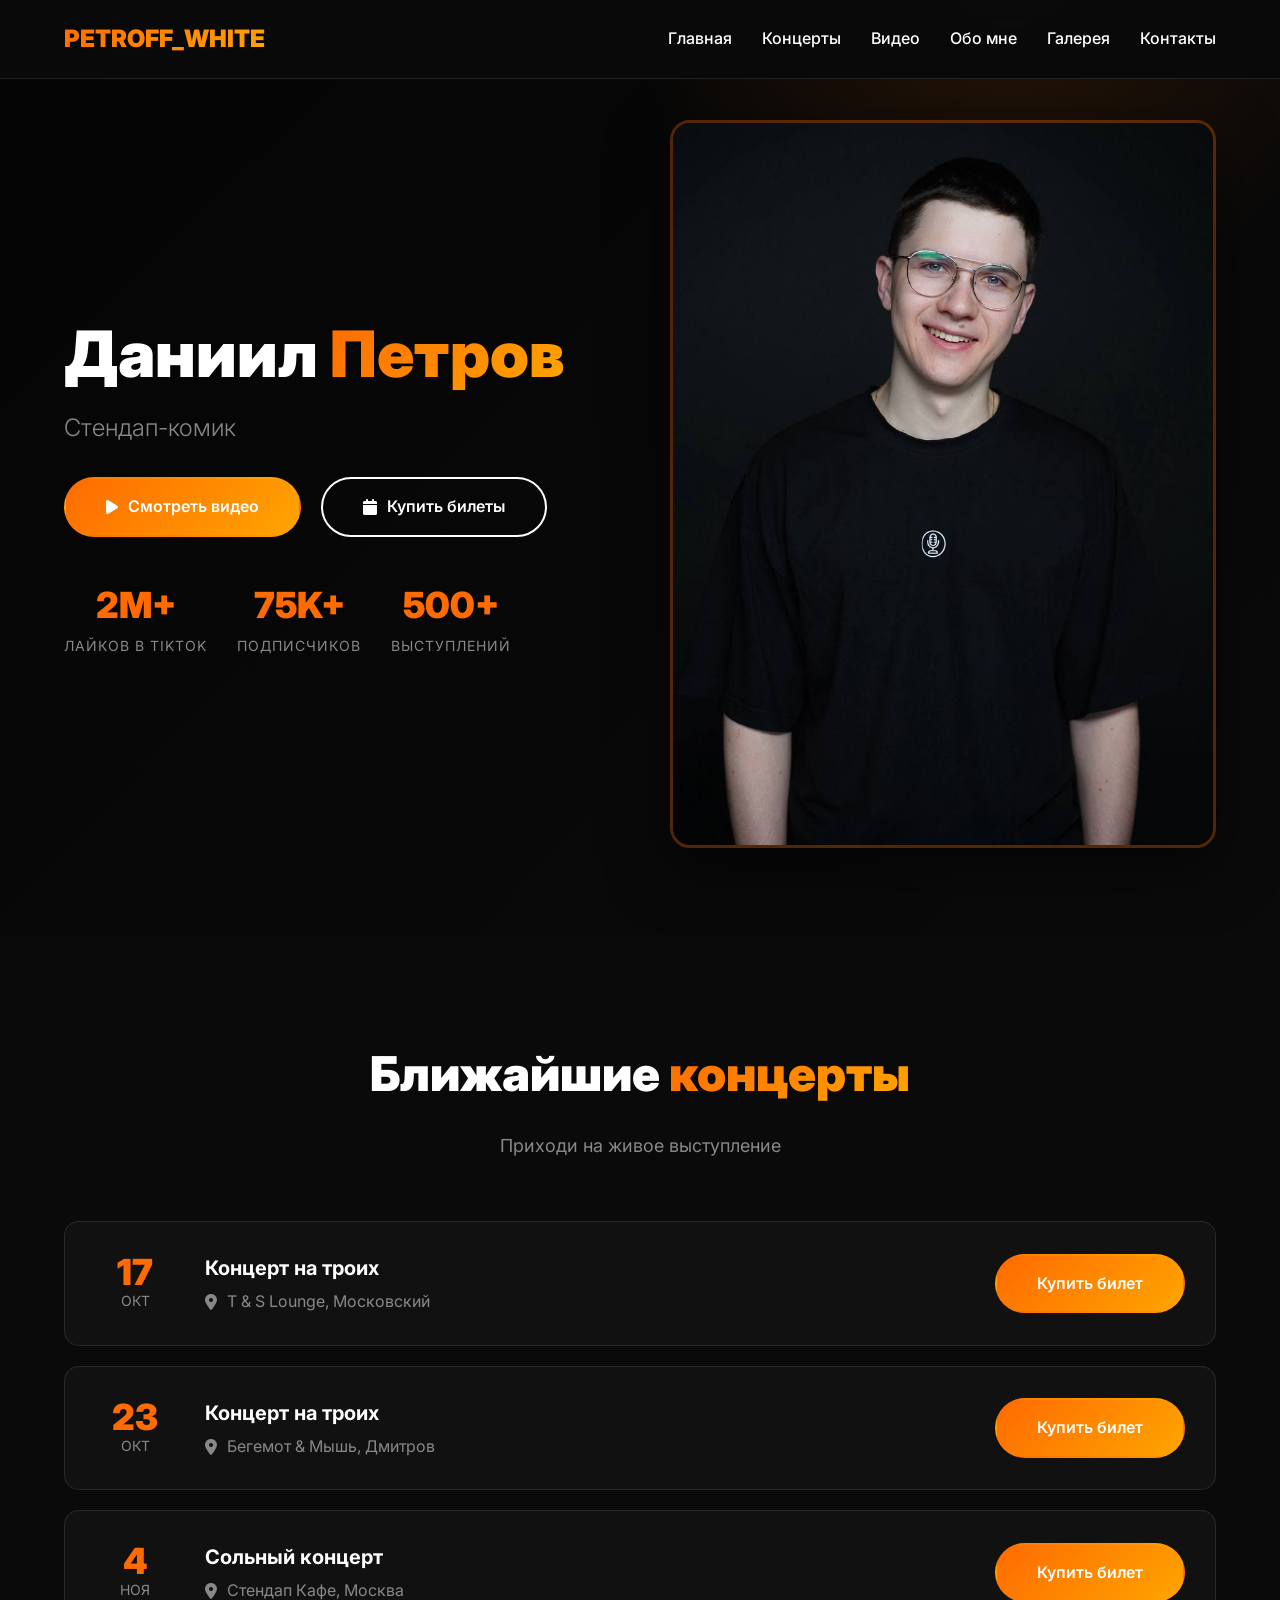
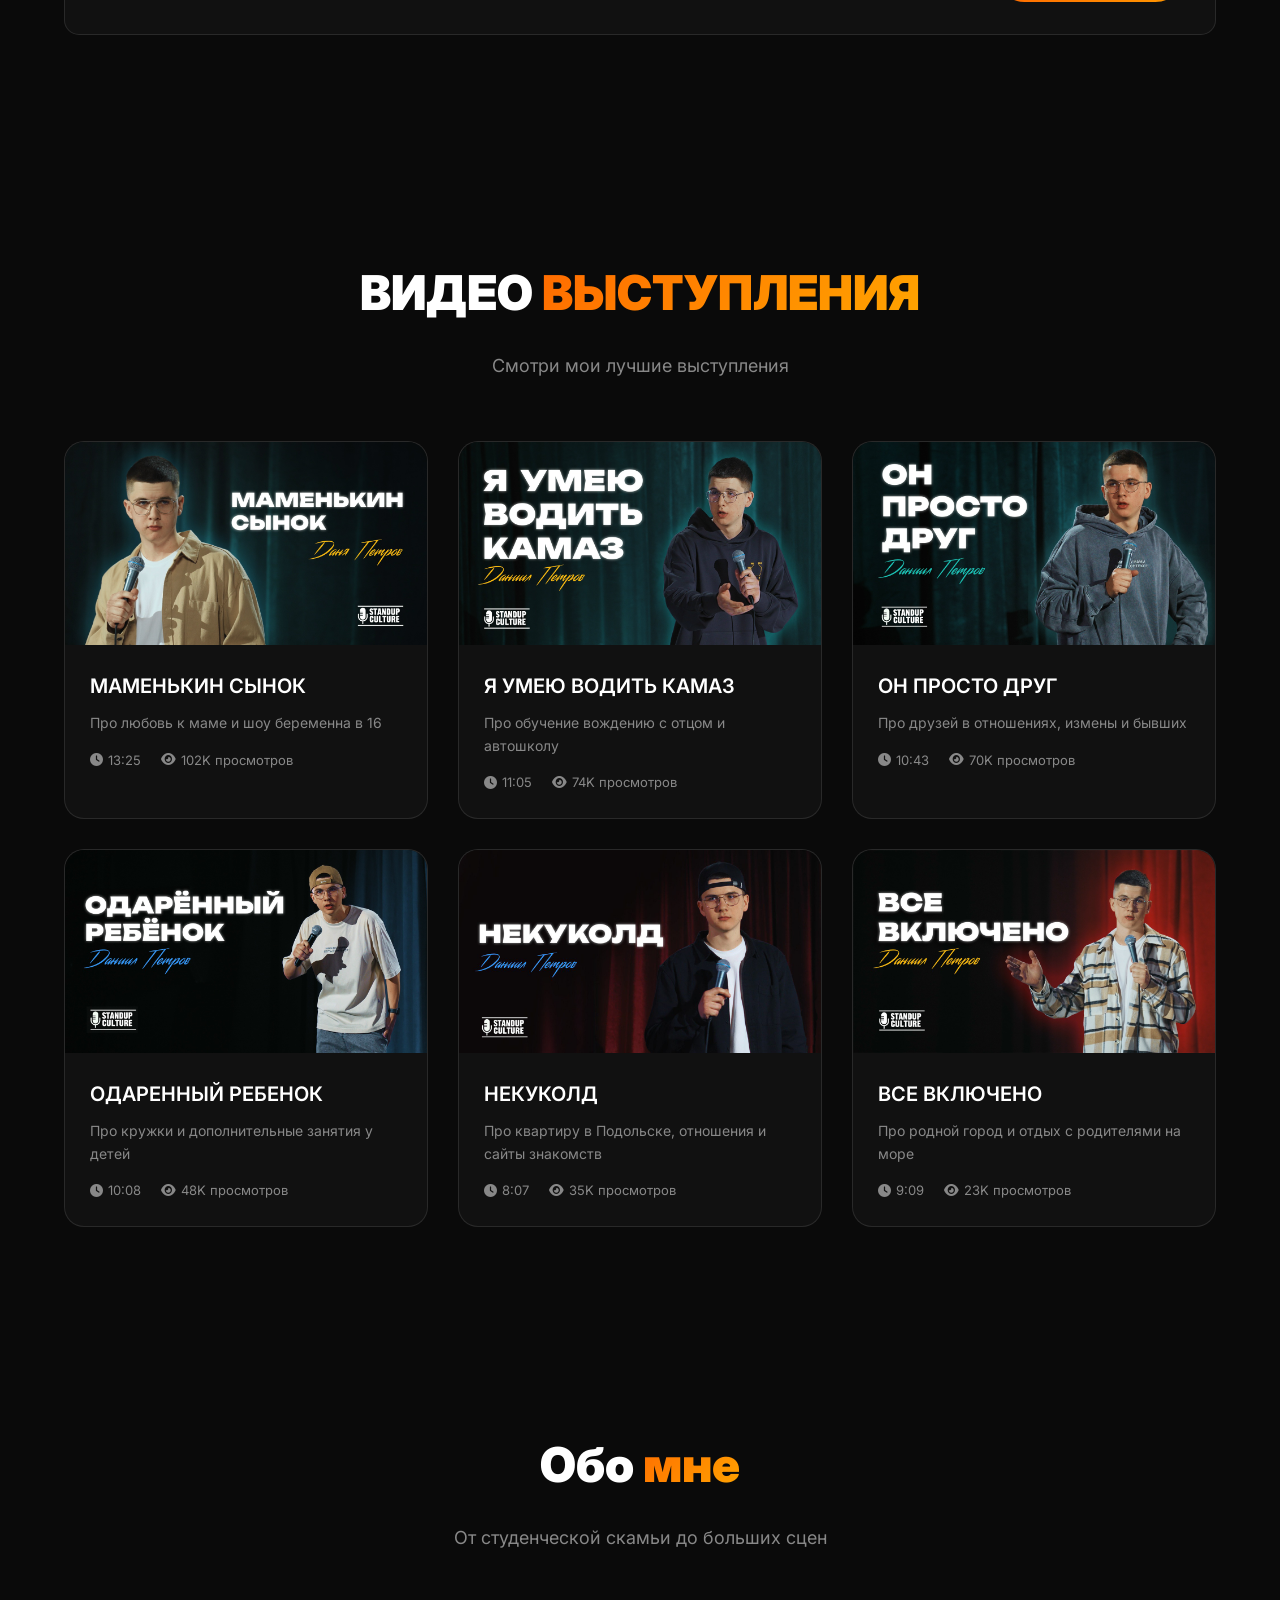
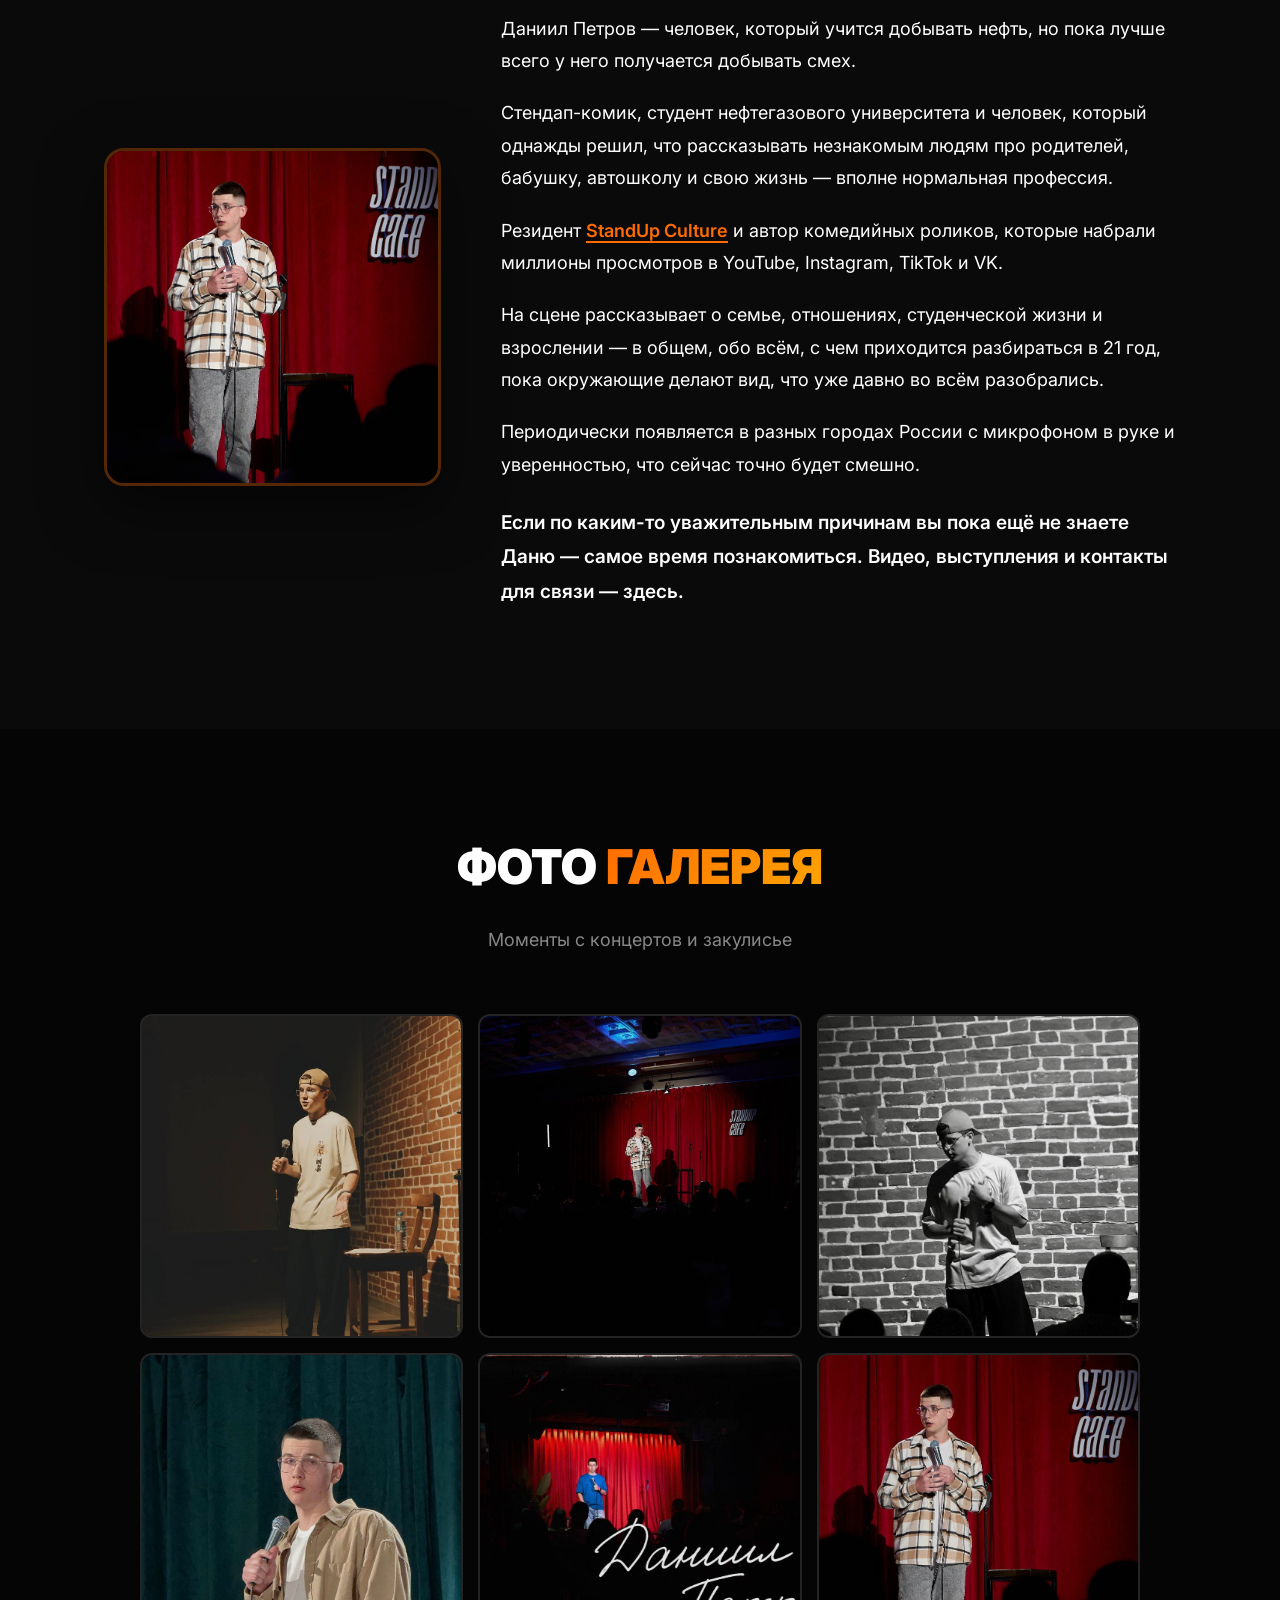
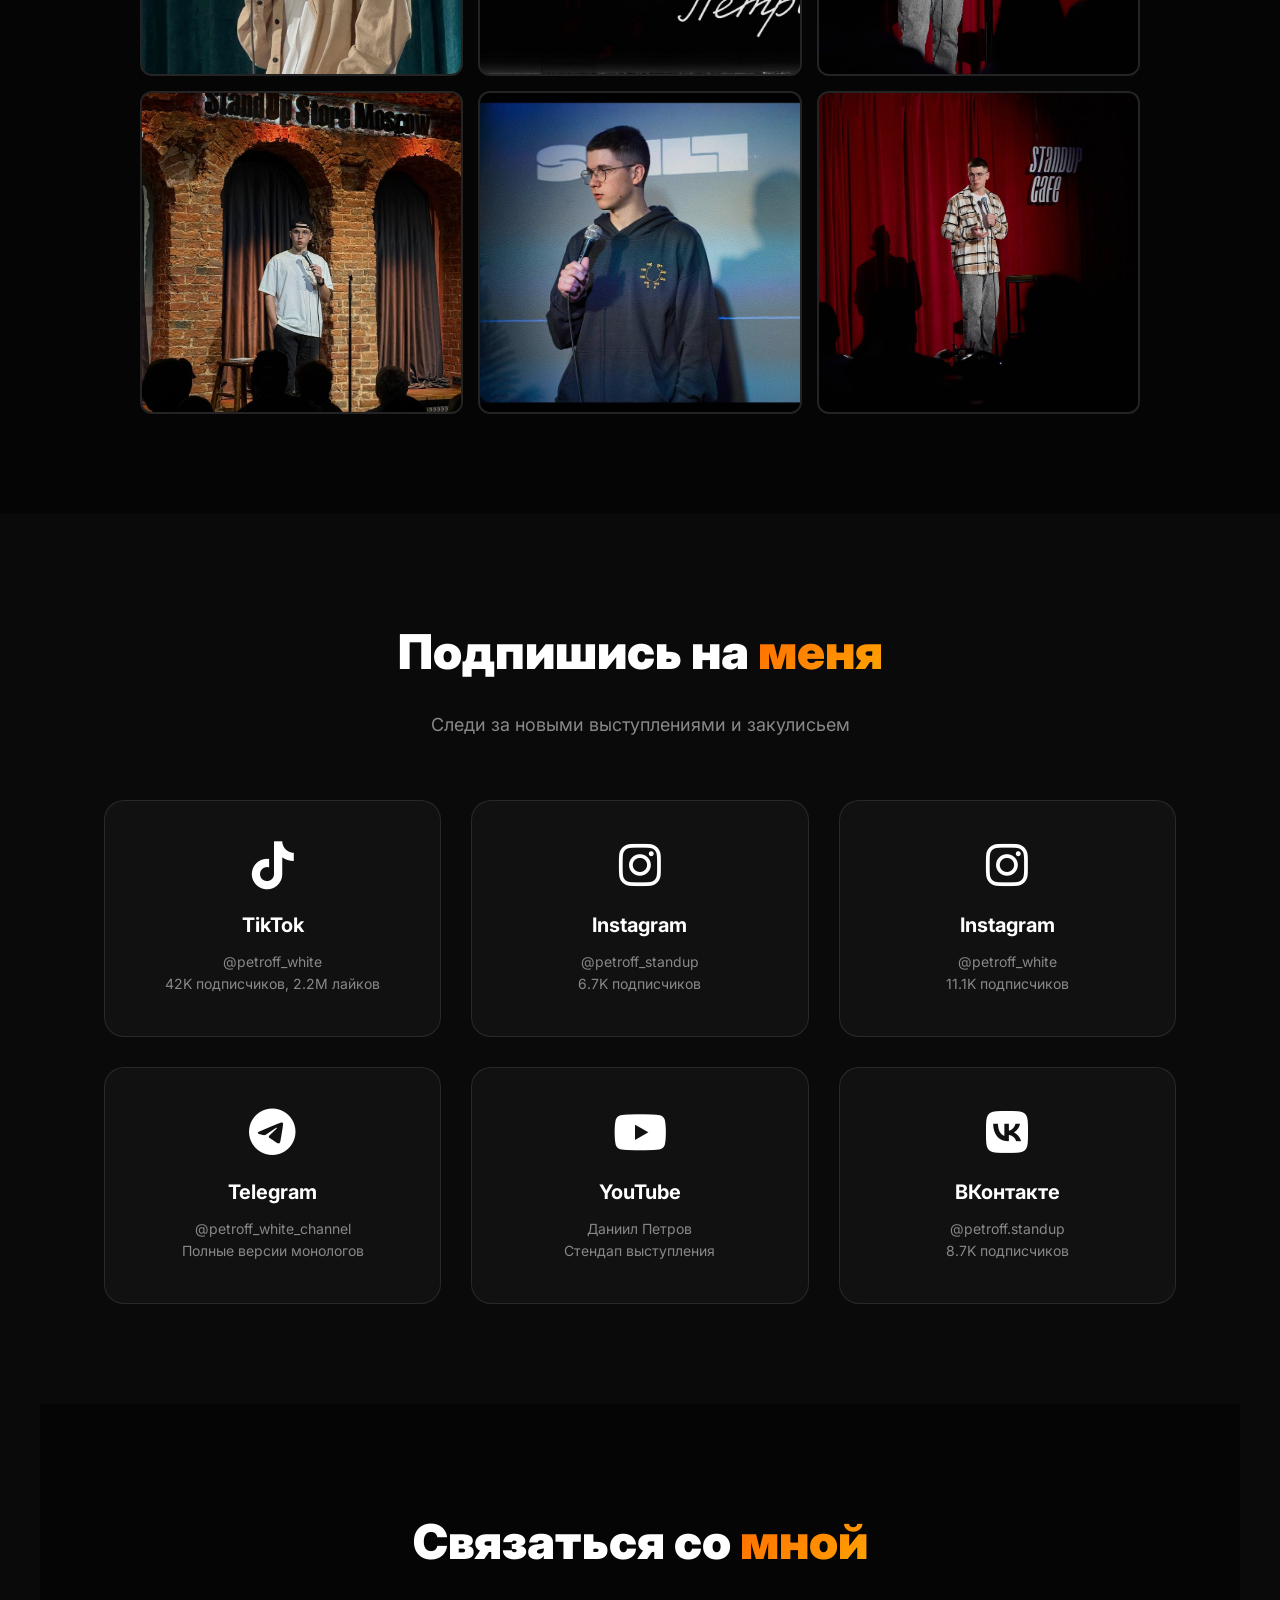
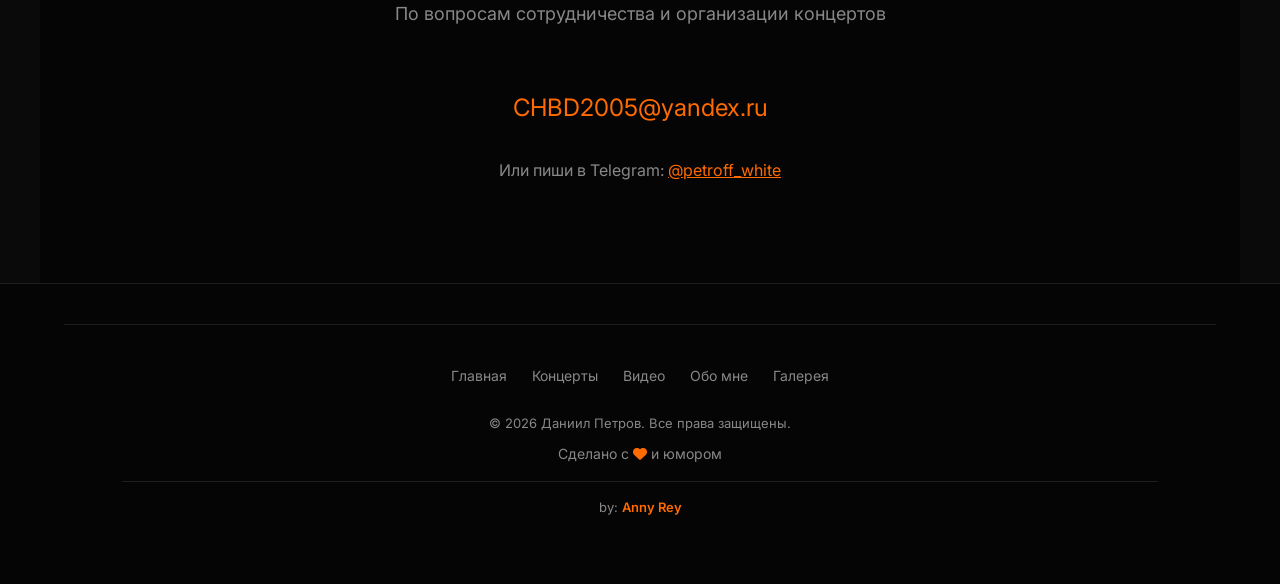
==== commit 714baa92: "Add files via upload" ====
--- a/index.html
+++ b/index.html
@@ -1382,26 +1382,26 @@
     <section class="tour" id="tour">
         <h2 class="section-title">Ближайшие <span>концерты</span></h2>
         
-        <p class="section-subtitle">Следи за анонсами, чтобы не пропустить</p>
+        <!-- <p class="section-subtitle">Следи за анонсами, чтобы не пропустить</p>
     
     <div class="tour-list">
-        <!-- Компактное сообщение об отсутствии концертов -->
+        <!-- Компактное сообщение об отсутствии концертов --
         <div class="tour-item" style="flex-direction: column; text-align: center; padding: 40px 20px; gap: 16px;">
             
-            <!-- Уменьшенный микрофон -->
+            <!-- Уменьшенный микрофон --
             <div style="font-size: 48px; margin-bottom: 5px;">🎤</div>
             
-            <!-- Чуть меньший заголовок -->
+            <!-- Чуть меньший заголовок --
             <h3 style="font-size: 24px; margin-bottom: 8px; background: linear-gradient(135deg, var(--primary), var(--secondary)); -webkit-background-clip: text; -webkit-text-fill-color: transparent; background-clip: text;">
                 Скоро новые даты!
             </h3>
             
-            <!-- Более компактный текст -->
+            <!-- Более компактный текст --
             <p style="color: var(--gray); font-size: 15px; max-width: 450px; margin: 0 auto 16px; line-height: 1.5;">
                 Сейчас я работаю над новой программой. Подпишись на соцсети, чтобы первым узнать о концертах и получить эксклюзивные предложения.
             </p>
             
-            <!-- Кнопки соцсетей (чуть компактнее) -->
+            <!-- Кнопки соцсетей (чуть компактнее) --
             <div style="display: flex; gap: 12px; flex-wrap: wrap; justify-content: center; margin-top: 10px;">
                 <a href="https://t.me/petroff_white_channel" target="_blank" class="btn btn-primary" style="padding: 10px 24px; font-size: 13px;">
                     <i class="fab fa-telegram-plane"></i> Telegram
@@ -1414,12 +1414,12 @@
                 </a>
             </div>
         </div> 
-    </div>
+    </div>-->
 
         
-        <!--<p class="section-subtitle">Приходи на живое выступление</p>
+        <p class="section-subtitle">Приходи на живое выступление</p>
         
-        <div class="tour-list">
+        <!--<div class="tour-list">
             <div class="tour-item sold-out">
                 <div class="sold-out-badge">SOLD OUT</div>
                 <div class="tour-date">
@@ -1434,54 +1434,54 @@
                     </div>
                 </div>
                 <span class="btn btn-secondary" style="opacity: 0.5; cursor: not-allowed;">Распродано</span>
-            </div>
+            </div>-->
 
             <div class="tour-item">
                 <div class="tour-date">
-                    <div class="day">22</div>
+                    <div class="day">17</div>
                     <div class="month">окт</div>
                 </div>
                 <div class="tour-info">
-                    <h3>Концерт с Максом Поваго</h3>
+                    <h3>Концерт на троих</h3>
                     <div class="tour-location">
                         <i class="fas fa-map-marker-alt"></i>
-                        Санкт-Петербург
+                        T & S Lounge, Московский
                     </div>
                 </div>
-                <a href="#" class="btn btn-primary">Купить билет</a>
-            </div>
-
-            <div class="tour-item sold-out">
-                <div class="sold-out-badge">SOLD OUT</div>
+                <a href="https://widget.afisha.yandex.ru/w/sessions/MTA2MzQ5fDcxNzA0NXwxMzkzMjc0MnwxNzkyMjU2NDAwMDAw?clientKey=0bd6f59d-6eeb-4787-8ef8-317373e759ea&widgetName=w1&lang=ru" class="btn btn-primary">Купить билет</a>
+            </div>
+
+            <div class="tour-item">
                 <div class="tour-date">
-                    <div class="day">05</div>
-                    <div class="month">ноя</div>
+                    <div class="day">23</div>
+                    <div class="month">окт</div>
                 </div>
                 <div class="tour-info">
-                    <h3>Домашний концерт</h3>
+                    <h3>Концерт на троих</h3>
                     <div class="tour-location">
                         <i class="fas fa-map-marker-alt"></i>
-                        Борисоглебск
+                        Бегемот & Мышь, Дмитров
                     </div>
                 </div>
-                <span class="btn btn-secondary" style="opacity: 0.5; cursor: not-allowed;">Распродано</span>
+                <a href="https://widget.afisha.yandex.ru/w/sessions/ODY5MTh8Njg0MzkyfDk2Mjk1MTB8MTc5Mjc3ODQwMDAwMA==?clientKey=0bd6f59d-6eeb-4787-8ef8-317373e759ea&widgetName=w1&lang=ru" class="btn btn-primary">Купить билет</a>
             </div>
 
             <div class="tour-item">
                 <div class="tour-date">
-                    <div class="day">12</div>
+                    <div class="day">4</div>
                     <div class="month">ноя</div>
                 </div>
                 <div class="tour-info">
-                    <h3>Открытый микрофон ТНТ</h3>
+                    <h3>Сольный концерт</h3>
                     <div class="tour-location">
                         <i class="fas fa-map-marker-alt"></i>
-                        Москва, съёмки шоу
+                        Стендап Кафе, Москва
                     </div>
                 </div>
-                <a href="#" class="btn btn-secondary">Регистрация</a>
-            </div>
-        </div>-->
+                <a href="https://gostandup.ru/moscow/events/daniil_petrov_stendap" class="btn btn-primary">Купить билет</a>
+            </div>
+
+        </div>
     </section>
 
     <!-- Video Section -->
@@ -1865,7 +1865,7 @@
         <a href="index.html#videos">Видео</a>
         <a href="index.html#about">Обо мне</a>
         <a href="index.html#gallery">Галерея</a>
-        <a href="organizers.html">Организаторам</a>
+        <!--<a href="organizers.html">Организаторам</a>-->
     </div>
     <p>&copy; 2026 Даниил Петров. Все права защищены.</p>
     <p style="margin-top: 10px; font-size: 14px;">Сделано с <i class="fas fa-heart" style="color: var(--primary);"></i> и юмором</p>
